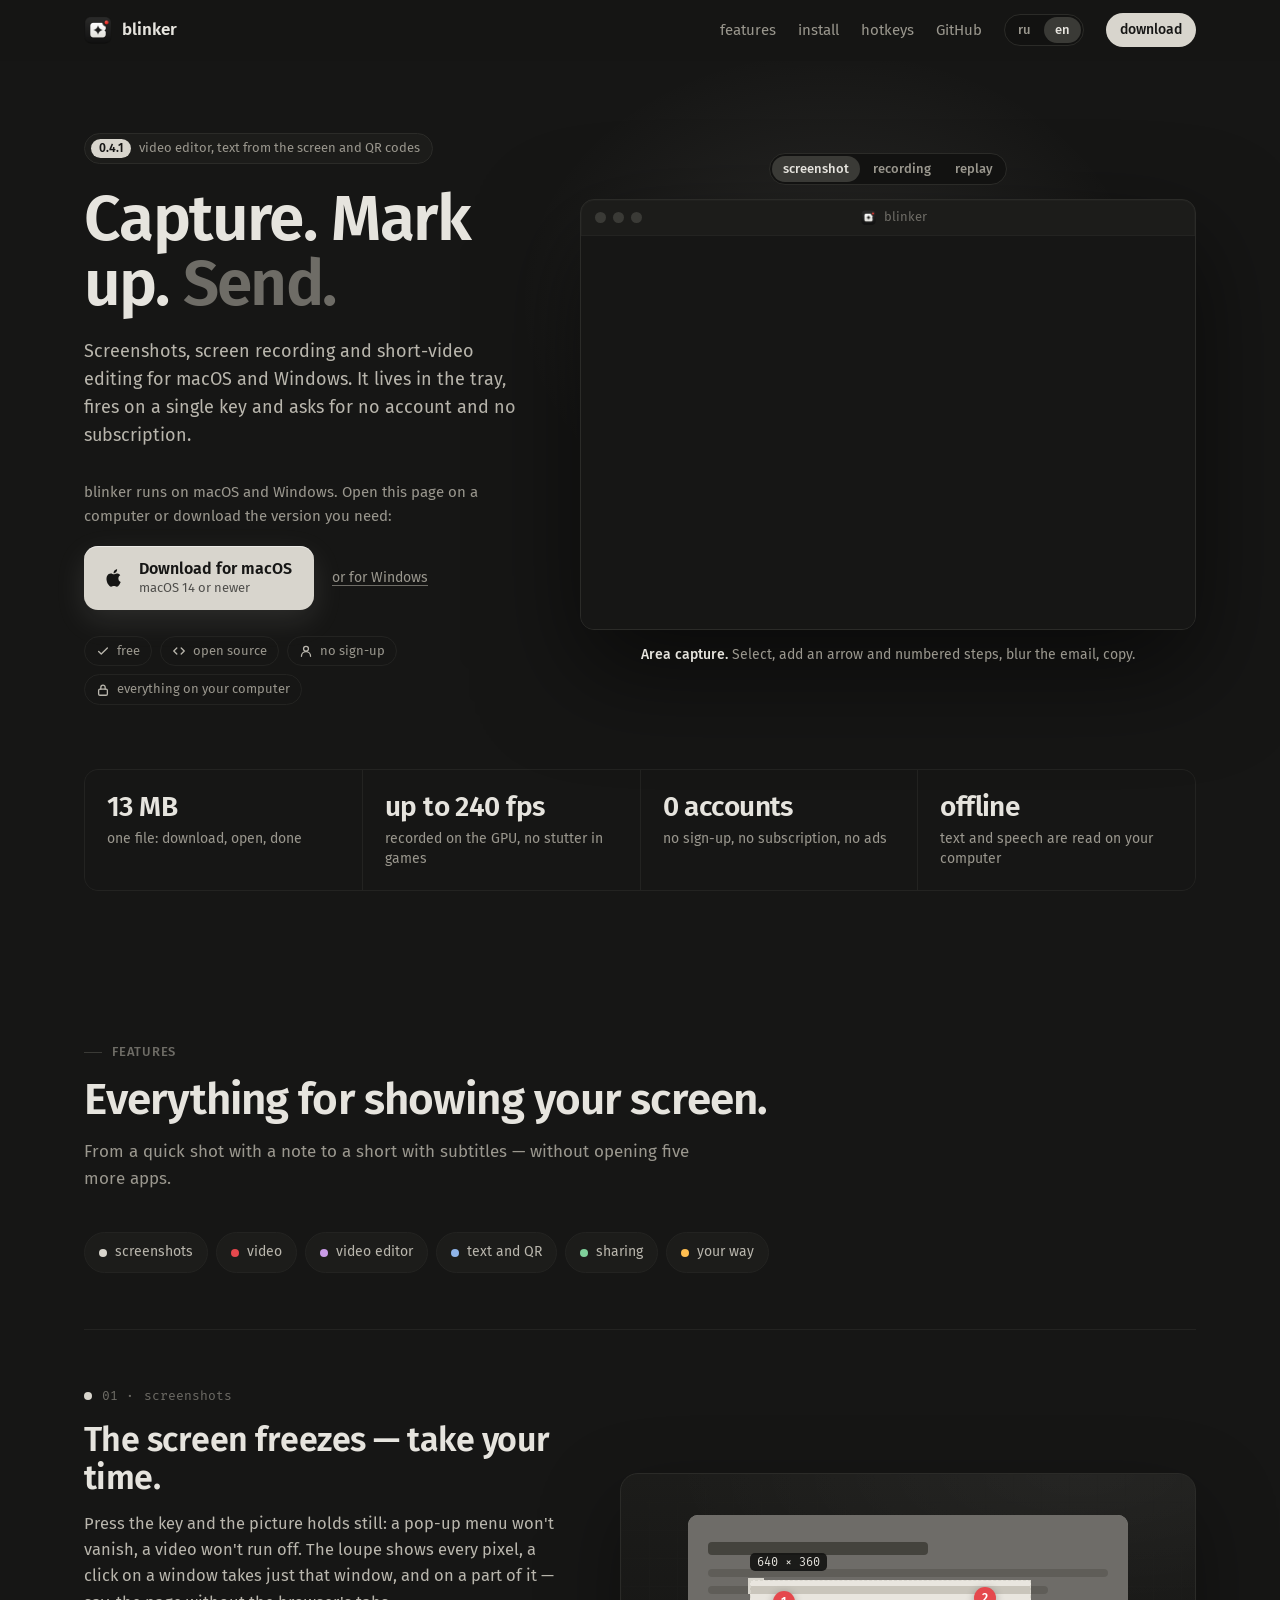
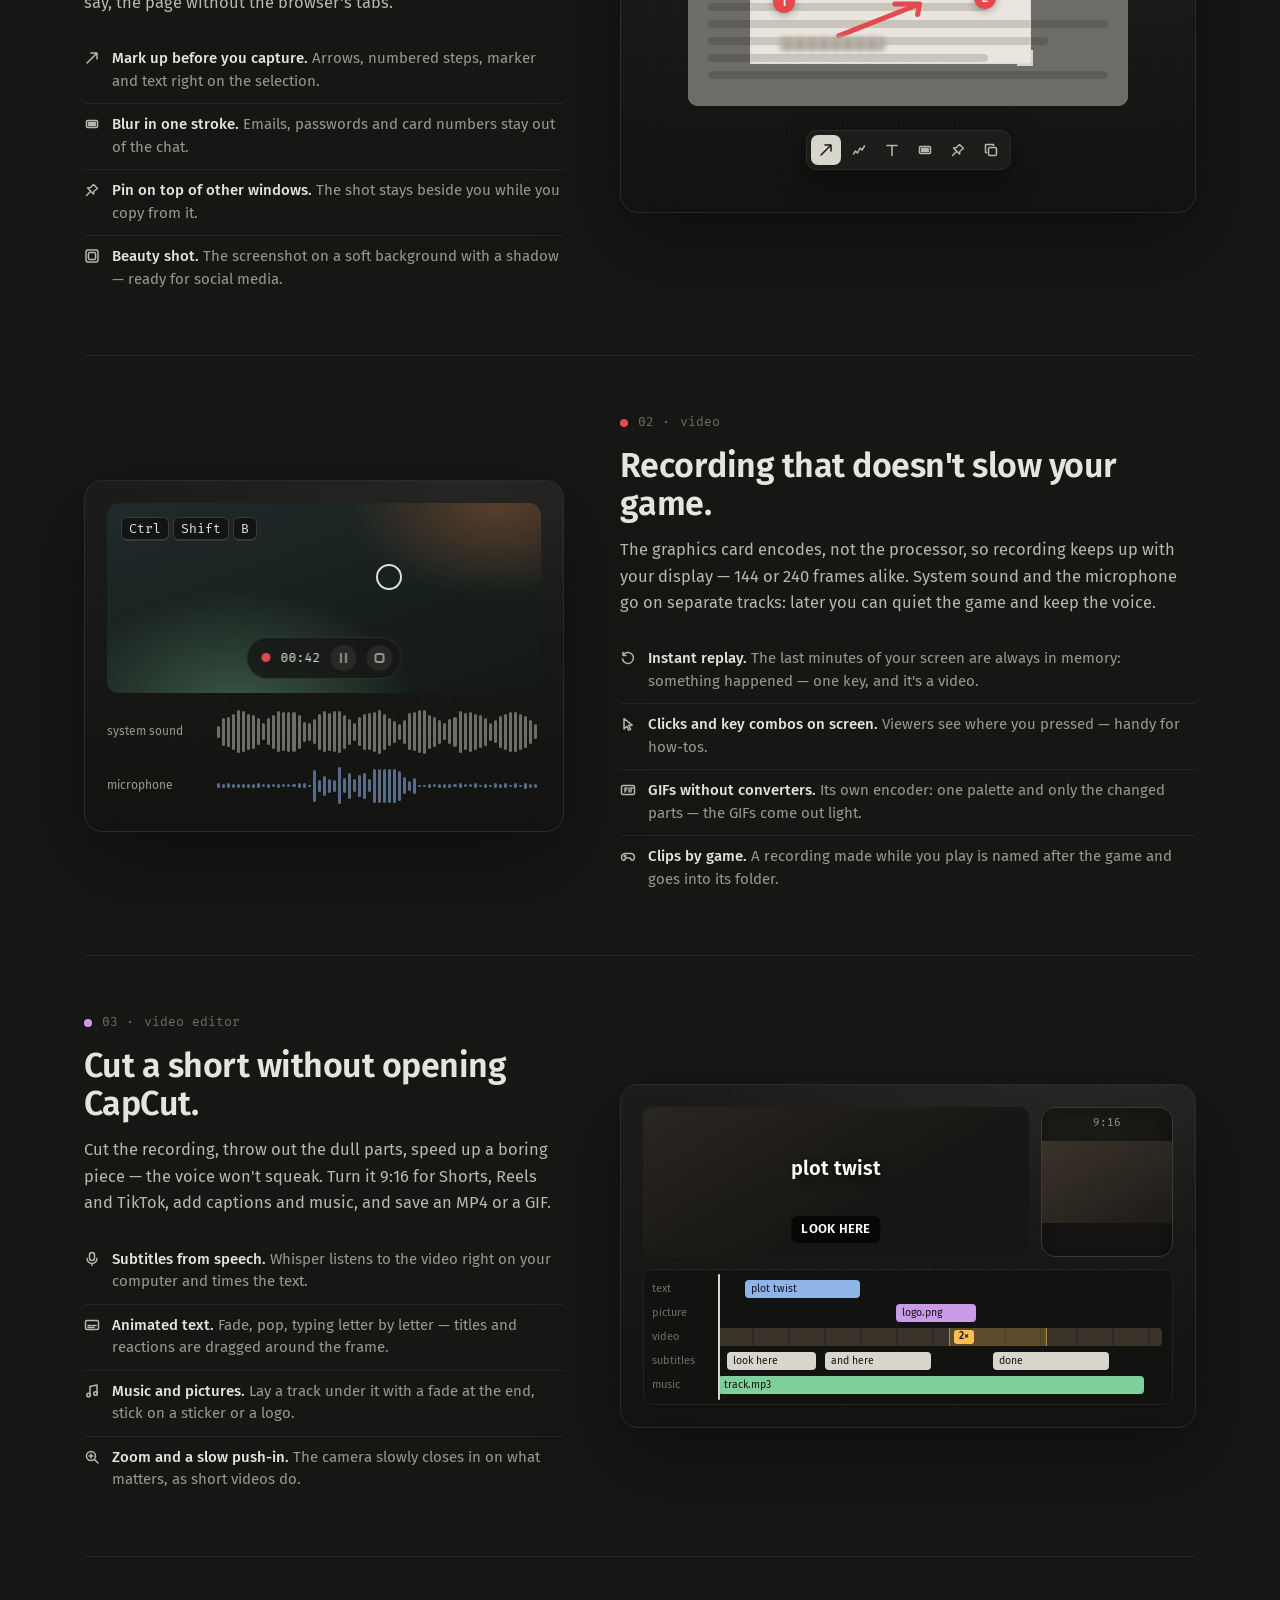
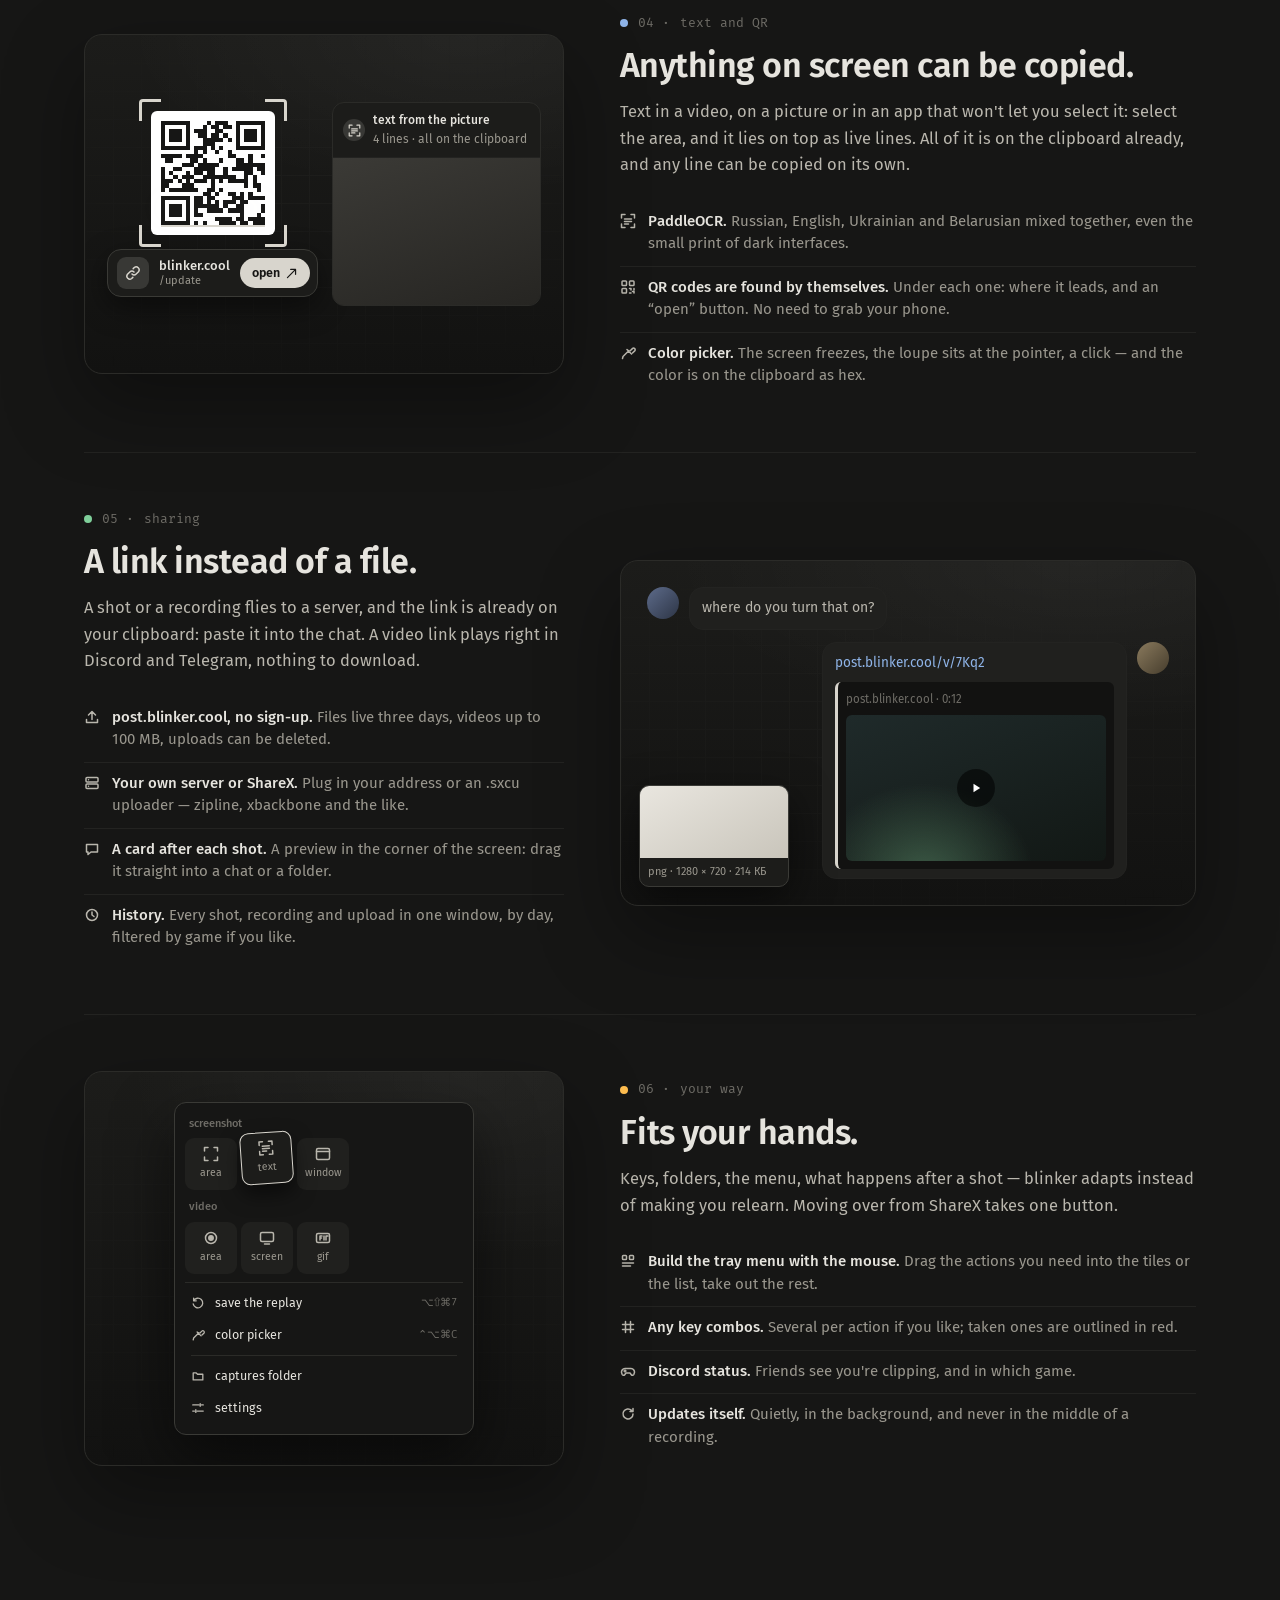
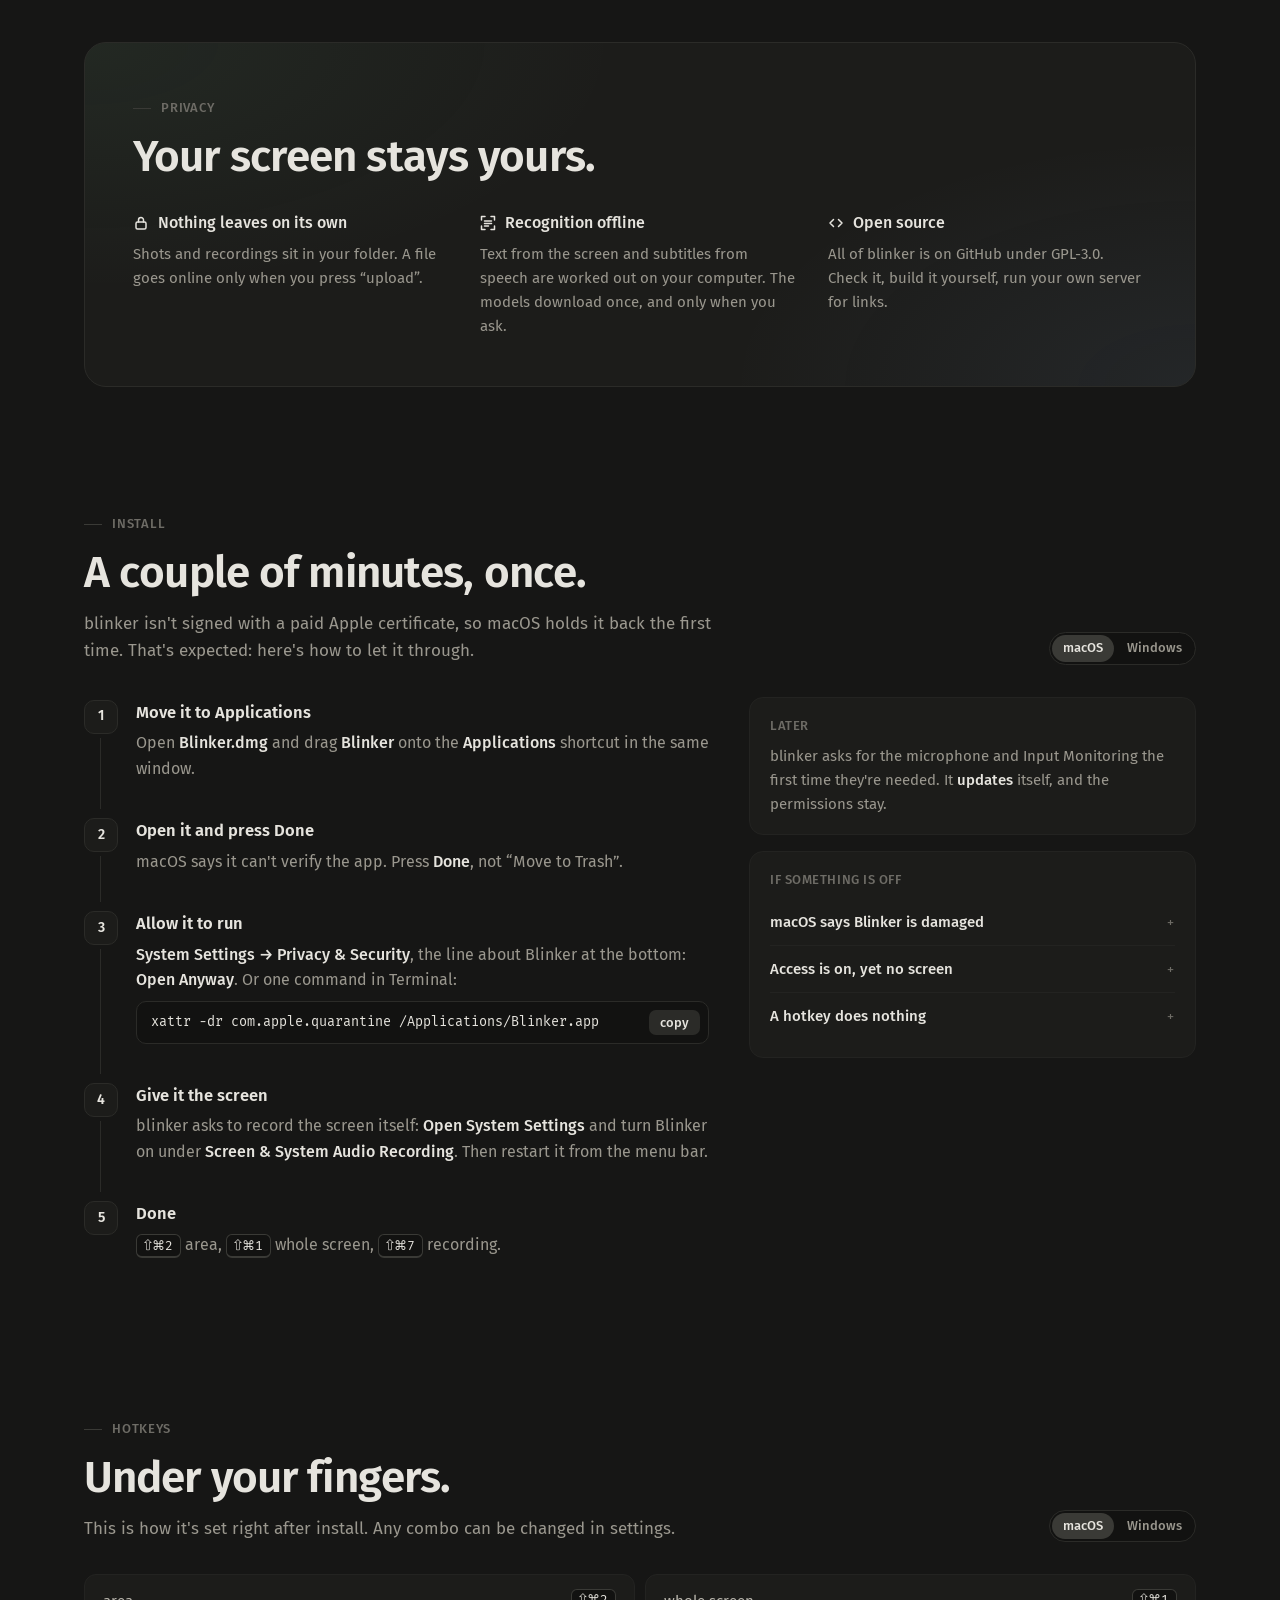
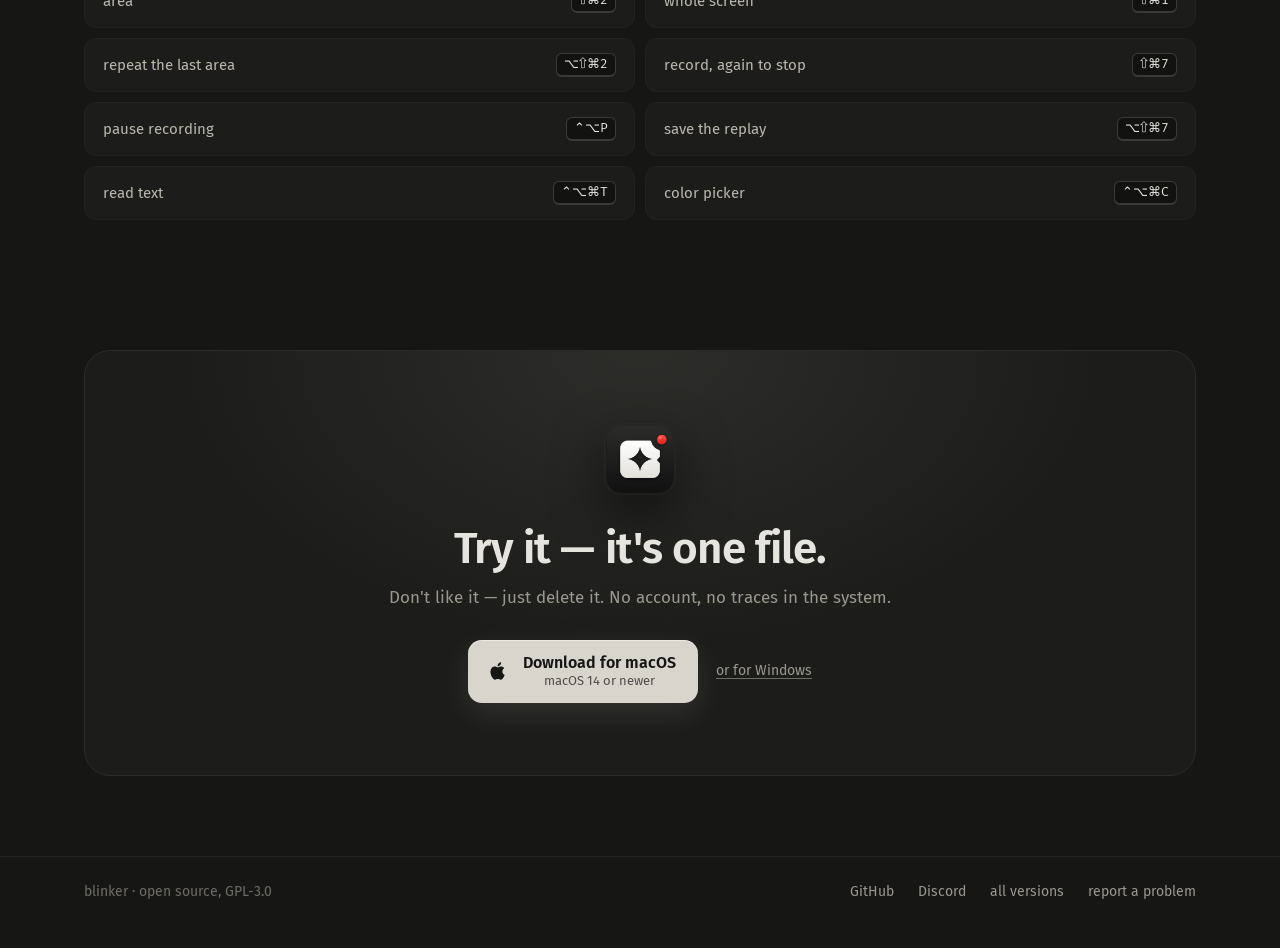
==== site/testland/index.html @ 53cbf55c "site: a new page to try at blinker.cool/testland Categories with live pictures of each (the selectio" ====
<!doctype html>
<html lang="ru" data-os="mac">
<head>
<meta charset="utf-8">
<meta name="viewport" content="width=device-width, initial-scale=1">
<title>blinker · скриншоты, запись экрана и монтаж</title>
<meta name="description" content="Скриншоты, запись экрана и монтаж коротких видео для macOS и Windows. Бесплатно, с открытым кодом, без аккаунтов.">
<meta name="robots" content="noindex">
<meta property="og:title" content="blinker">
<meta property="og:description" content="Скриншоты, запись экрана и монтаж коротких видео для macOS и Windows.">
<meta property="og:image" content="https://blinker.cool/assets/logo.png">
<meta name="theme-color" content="#161615">
<meta name="color-scheme" content="dark">
<link rel="icon" type="image/png" href="../assets/logo.png">
<style>
@font-face { font-family: "Fira Sans"; font-weight: 400; font-display: swap; src: url("../assets/fonts/FiraSans-Regular.ttf") format("truetype"); }
@font-face { font-family: "Fira Sans"; font-weight: 500; font-display: swap; src: url("../assets/fonts/FiraSans-Medium.ttf") format("truetype"); }
@font-face { font-family: "Fira Sans"; font-weight: 600; font-display: swap; src: url("../assets/fonts/FiraSans-SemiBold.ttf") format("truetype"); }
@font-face { font-family: "Fira Mono"; font-weight: 400; font-display: swap; src: url("../assets/fonts/FiraMono-Regular.ttf") format("truetype"); }

/* the app's "Graphite" palette, and the colors of its editor's lanes */
:root {
  --bg: #161615;
  --panel: #1c1c1a;
  --panel2: #20201e;
  --canvas: #121211;
  --line: #2b2b28;
  --line-soft: #232321;
  --line-hi: #3a3a36;
  --text: #e6e4de;
  --text2: #b9b6ad;
  --dim: #9a978e;
  --faint: #6e6c66;
  --accent: #d8d5cd;
  --accent-hi: #f1eee7;
  --on-accent: #161615;
  --red: #e5484d;
  --blue: #8fb4e8;
  --violet: #c99be6;
  --green: #7fcf9a;
  --amber: #ffbe50;
  --r: 14px;
}
* { box-sizing: border-box; }
html { scroll-behavior: smooth; }
body {
  margin: 0;
  background: var(--bg);
  color: var(--text);
  font: 400 16px/1.6 "Fira Sans", -apple-system, "Segoe UI", sans-serif;
  -webkit-font-smoothing: antialiased;
  overflow-x: hidden;
}
a { color: var(--text); text-decoration-color: var(--faint); text-underline-offset: 3px; }
a:hover { text-decoration-color: var(--accent); }
code, kbd, .mono { font-family: "Fira Mono", ui-monospace, Menlo, monospace; }
code { font-size: .88em; }
kbd {
  display: inline-block; padding: 0 7px; border: 1px solid var(--line-hi); border-bottom-width: 2px;
  border-radius: 6px; background: var(--canvas); color: var(--text); font-size: .82em; line-height: 1.6; white-space: nowrap;
}
.wrap { max-width: 1160px; margin: 0 auto; padding: 0 24px; }
@media (max-width: 600px) { .wrap { padding: 0 16px; } }
html[data-os="mac"] .only-win, html[data-os="win"] .only-mac { display: none !important; }
svg.i { width: 16px; height: 16px; flex: none; fill: none; stroke: currentColor; stroke-width: 1.5; stroke-linecap: round; stroke-linejoin: round; }

/* ------------------------------------------------------------------ header */
header {
  position: sticky; top: 0; z-index: 20;
  background: rgba(22, 22, 21, .78); backdrop-filter: blur(16px) saturate(1.2); -webkit-backdrop-filter: blur(16px) saturate(1.2);
  border-bottom: 1px solid transparent; transition: border-color .2s;
}
header.scrolled { border-bottom-color: var(--line-soft); }
header .wrap { display: flex; align-items: center; gap: 20px; height: 60px; }
.brand { display: flex; align-items: center; gap: 10px; font-weight: 600; font-size: 17px; text-decoration: none; }
.brand img { width: 28px; height: 28px; border-radius: 7px; }
nav { margin-left: auto; display: flex; align-items: center; gap: 22px; font-size: 15px; }
nav a { color: var(--dim); text-decoration: none; transition: color .15s; }
nav a:hover { color: var(--text); }
.btn-sm {
  display: inline-flex; align-items: center; gap: 8px; padding: 6px 14px; border-radius: 999px;
  background: var(--accent); color: var(--on-accent) !important; font-weight: 500; font-size: 14px; text-decoration: none;
  transition: background .15s, transform .15s;
}
.btn-sm:hover { background: var(--accent-hi); transform: translateY(-1px); }
@media (max-width: 860px) { nav .hide-md { display: none; } }
@media (max-width: 520px) { nav .hide-sm { display: none; } }

.seg { display: inline-flex; padding: 2px; gap: 2px; background: var(--canvas); border: 1px solid var(--line); border-radius: 999px; }
.seg button {
  background: none; border: 0; border-radius: 999px; color: var(--dim); cursor: pointer;
  font: 500 13px "Fira Sans", sans-serif; padding: 4px 11px; line-height: 1.4; transition: color .15s, background .15s;
}
.seg button:hover { color: var(--text); }
.seg button[aria-pressed="true"] { background: var(--line-hi); color: var(--text); }

/* ------------------------------------------------------------------ hero */
.hero { position: relative; padding: 72px 0 24px; }
.hero::before {
  /* soft light behind the footage */
  content: ""; position: absolute; inset: -120px 0 auto auto; width: 70%; height: 720px; pointer-events: none;
  background: radial-gradient(closest-side, rgba(216, 213, 205, .10), transparent 70%);
}
.hero .grid { position: relative; display: grid; grid-template-columns: minmax(0, 5fr) minmax(0, 7fr); gap: 56px; align-items: center; }
@media (max-width: 960px) { .hero { padding-top: 40px; } .hero .grid { grid-template-columns: minmax(0, 1fr); gap: 40px; } }
.eyebrow {
  display: inline-flex; align-items: center; gap: 8px; padding: 4px 12px 4px 6px; margin-bottom: 22px;
  border: 1px solid var(--line); border-radius: 999px; background: var(--panel); color: var(--dim); font-size: 13px; text-decoration: none;
}
.eyebrow b { background: var(--accent); color: var(--on-accent); border-radius: 999px; padding: 0 8px; font-weight: 600; font-size: 12px; }
.eyebrow:hover { border-color: var(--line-hi); color: var(--text); }
h1 { font-weight: 600; font-size: clamp(38px, 5.2vw, 64px); line-height: 1.02; letter-spacing: -0.025em; margin: 0 0 22px; }
h1 .soft { color: var(--faint); }
.lead { color: var(--text2); font-size: 18px; line-height: 1.55; margin: 0 0 30px; max-width: 520px; }
.get { display: flex; align-items: center; gap: 12px 18px; flex-wrap: wrap; }
.dl {
  display: inline-flex; align-items: center; gap: 13px; padding: 13px 22px 13px 18px;
  border-radius: 14px; background: var(--accent); color: var(--on-accent); text-decoration: none;
  box-shadow: 0 10px 30px rgba(216, 213, 205, .12), inset 0 1px 0 rgba(255, 255, 255, .5);
  transition: background .15s, transform .15s, box-shadow .15s;
}
.dl:hover { background: var(--accent-hi); transform: translateY(-2px); box-shadow: 0 16px 40px rgba(216, 213, 205, .18), inset 0 1px 0 rgba(255, 255, 255, .5); }
.dl svg { width: 24px; height: 24px; flex: none; }
.dl b { display: block; font-weight: 600; font-size: 16px; line-height: 1.3; }
.dl small { display: block; font-size: 13px; opacity: .7; line-height: 1.3; }
.other { color: var(--faint); font-size: 14px; }
.other a { color: var(--dim); }
.away { display: none; margin: 0 0 18px; color: var(--dim); font-size: 15px; }
html[data-away] .away { display: block; }
.pills { display: flex; flex-wrap: wrap; gap: 8px; margin: 26px 0 0; padding: 0; list-style: none; }
.pills li { display: inline-flex; align-items: center; gap: 7px; padding: 4px 11px; border-radius: 999px; border: 1px solid var(--line-soft); color: var(--dim); font-size: 13px; }
.pills svg { color: var(--text2); width: 14px; height: 14px; }
.meta { margin: 14px 0 0; color: var(--faint); font-size: 13px; }
.meta a { color: var(--dim); }
@media (max-width: 600px) { .dl { width: 100%; } }

/* the footage */
.reel { margin: 0; min-width: 0; }
.reel .tabs { display: flex; justify-content: center; margin-bottom: 14px; }
.window {
  border: 1px solid var(--line); border-radius: 14px; background: var(--panel); overflow: hidden;
  box-shadow: 0 40px 100px rgba(0, 0, 0, .55), 0 0 0 1px rgba(255, 255, 255, .02) inset;
}
.window .bar { display: flex; align-items: center; gap: 10px; height: 36px; padding: 0 14px; border-bottom: 1px solid var(--line-soft); }
.lights { display: flex; gap: 7px; }
.lights i { width: 11px; height: 11px; border-radius: 50%; background: var(--line-hi); }
.window .bar .title { color: var(--faint); font-size: 13px; margin: 0 auto; display: flex; align-items: center; gap: 8px; padding-right: 46px; }
.window .bar .title img { width: 15px; height: 15px; border-radius: 4px; }
.screen { position: relative; background: var(--canvas); touch-action: pan-y; }
.screen video { display: block; width: 100%; height: auto; aspect-ratio: 1000 / 640; background: var(--bg); }
.reel figcaption { margin-top: 14px; padding: 0 4px; font-size: 14px; color: var(--dim); min-height: 3em; text-align: center; }
.reel figcaption b { color: var(--text); font-weight: 500; }

/* ------------------------------------------------------------------ facts */
.facts { display: grid; grid-template-columns: repeat(4, minmax(0, 1fr)); gap: 1px; margin-top: 64px; background: var(--line-soft); border: 1px solid var(--line-soft); border-radius: var(--r); overflow: hidden; }
.fact { background: var(--bg); padding: 22px 22px 20px; }
.fact b { display: block; font-size: 28px; font-weight: 600; letter-spacing: -0.02em; line-height: 1.1; }
.fact span { display: block; color: var(--dim); font-size: 14px; margin-top: 6px; line-height: 1.45; }
@media (max-width: 820px) { .facts { grid-template-columns: repeat(2, minmax(0, 1fr)); } }

/* ------------------------------------------------------------------ sections */
section { padding: 120px 0 0; }
.kicker { display: inline-flex; align-items: center; gap: 10px; color: var(--faint); font-size: 13px; font-weight: 500; letter-spacing: .06em; text-transform: uppercase; margin-bottom: 14px; }
.kicker::before { content: ""; width: 18px; height: 1px; background: var(--line-hi); }
h2 { font-weight: 600; font-size: clamp(30px, 3.6vw, 44px); line-height: 1.08; letter-spacing: -0.02em; margin: 0 0 14px; }
.sub { color: var(--dim); font-size: 17px; margin: 0 0 40px; max-width: 640px; }

/* the category index */
.chips { display: flex; flex-wrap: wrap; gap: 8px; margin: 0 0 56px; }
.chips a {
  display: inline-flex; align-items: center; gap: 8px; padding: 8px 14px; border-radius: 999px;
  background: var(--panel); border: 1px solid var(--line-soft); color: var(--text2); text-decoration: none; font-size: 14px;
  transition: border-color .15s, color .15s, transform .15s;
}
.chips a:hover { border-color: var(--line-hi); color: var(--text); transform: translateY(-1px); }
.chips a i { width: 8px; height: 8px; border-radius: 50%; }

/* a category: its words on one side, its picture on the other */
.cat { display: grid; grid-template-columns: minmax(0, 5fr) minmax(0, 6fr); gap: 56px; align-items: center; padding: 56px 0; border-top: 1px solid var(--line-soft); scroll-margin-top: 70px; }
.cat:nth-of-type(even) .words { order: 2; }
@media (max-width: 900px) { .cat { grid-template-columns: minmax(0, 1fr); gap: 28px; } .cat:nth-of-type(even) .words { order: 0; } }
.num { font-family: "Fira Mono", monospace; font-size: 13px; color: var(--faint); display: flex; align-items: center; gap: 10px; margin-bottom: 14px; }
.num i { width: 8px; height: 8px; border-radius: 50%; }
.cat h3 { font-weight: 600; font-size: clamp(26px, 2.8vw, 34px); line-height: 1.12; letter-spacing: -0.015em; margin: 0 0 14px; }
.cat .words > p { color: var(--text2); font-size: 16.5px; margin: 0 0 22px; }
.list { list-style: none; margin: 0; padding: 0; display: grid; gap: 2px; }
.list li { display: flex; gap: 12px; align-items: flex-start; padding: 9px 0; border-top: 1px solid var(--line-soft); color: var(--dim); font-size: 15px; line-height: 1.5; }
.list li:first-child { border-top: 0; }
.list li svg { margin-top: 3px; color: var(--text2); }
.list li b { color: var(--text); font-weight: 500; }
.list kbd { font-size: 12px; }

/* the pictures: a stage like a window of the app */
.stage {
  position: relative; border-radius: 18px; border: 1px solid var(--line); overflow: hidden; min-height: 340px;
  background:
    radial-gradient(120% 80% at 80% 0%, rgba(255, 255, 255, .045), transparent 60%),
    linear-gradient(180deg, var(--panel), var(--canvas));
  box-shadow: 0 30px 80px rgba(0, 0, 0, .35);
}
.stage::after { /* a fine grid, like a canvas */
  content: ""; position: absolute; inset: 0; pointer-events: none; opacity: .5;
  background-image: linear-gradient(var(--line-soft) 1px, transparent 1px), linear-gradient(90deg, var(--line-soft) 1px, transparent 1px);
  background-size: 28px 28px; mask-image: radial-gradient(80% 70% at 50% 40%, #000, transparent);
  -webkit-mask-image: radial-gradient(80% 70% at 50% 40%, #000, transparent);
}
.stage > * { position: relative; z-index: 1; }
.tag { position: absolute; z-index: 2; font-size: 12px; color: var(--dim); background: rgba(22, 22, 21, .8); border: 1px solid var(--line); border-radius: 999px; padding: 2px 10px; }

/* 01: a selection over a page, the tools under it */
.v-shot { display: grid; place-items: center; padding: 36px 28px; }
.page { width: 100%; max-width: 440px; border-radius: 10px; background: #e9e6df; padding: 18px 20px; position: relative; overflow: hidden; }
.page i { display: block; height: 8px; border-radius: 4px; background: #c9c5bb; margin: 9px 0; }
.page i.h { height: 13px; width: 55%; background: #8d897f; margin-bottom: 14px; }
.page i.s { width: 70%; }
.page i.m { width: 85%; }
.sel {
  position: absolute; left: 14%; top: 34%; width: 64%; height: 44%;
  box-shadow: 0 0 0 999px rgba(10, 10, 9, .55); border: 1px dashed rgba(216, 213, 205, .9);
  animation: sel 6s ease-in-out infinite;
}
.sel::before, .sel::after { content: ""; position: absolute; width: 14px; height: 14px; border: 2.5px solid var(--accent); }
.sel::before { left: -3px; top: -3px; border-right: 0; border-bottom: 0; }
.sel::after { right: -3px; bottom: -3px; border-left: 0; border-top: 0; }
.sel .size { position: absolute; left: -1px; top: -28px; font: 12px "Fira Mono", monospace; color: var(--text); background: rgba(18, 18, 17, .9); border-radius: 5px; padding: 2px 7px; white-space: nowrap; }
.sel .step { position: absolute; width: 22px; height: 22px; border-radius: 50%; background: var(--red); color: #fff; font: 600 12px/22px "Fira Sans"; text-align: center; box-shadow: 0 2px 8px rgba(0, 0, 0, .3); }
.sel .blur { position: absolute; left: 10%; bottom: 14%; width: 38%; height: 14px; border-radius: 4px; background: repeating-linear-gradient(90deg, #b8b3a8 0 6px, #a9a498 6px 12px); filter: blur(2.5px); }
.sel svg { position: absolute; left: 30%; top: 22%; width: 34%; height: 50%; overflow: visible; }
@keyframes sel { 0%, 100% { width: 64%; height: 44%; } 50% { width: 70%; height: 48%; } }
.tools { display: flex; gap: 3px; padding: 4px; margin-top: 14px; border-radius: 10px; background: var(--panel); border: 1px solid var(--line); box-shadow: 0 10px 30px rgba(0, 0, 0, .4); }
.tools span { width: 30px; height: 30px; border-radius: 7px; display: grid; place-items: center; color: var(--text2); }
.tools span.on { background: var(--accent); color: var(--on-accent); }

/* 02: the recording pill over a playing game, the replay beside it */
.v-video { display: grid; grid-template-rows: 1fr auto; padding: 22px; gap: 16px; }
.game { border-radius: 12px; min-height: 190px; position: relative; overflow: hidden;
  background: radial-gradient(60% 90% at 30% 110%, #3c5a46, transparent 70%), radial-gradient(50% 70% at 90% 0%, #5a3f2a, transparent 70%), linear-gradient(160deg, #1f2a2a, #121815); }
.game .hud { position: absolute; left: 50%; bottom: 14px; transform: translateX(-50%); display: flex; align-items: center; gap: 10px; padding: 7px 8px 7px 14px; border-radius: 999px;
  background: rgba(22, 22, 21, .82); border: 1px solid rgba(255, 255, 255, .1); backdrop-filter: blur(10px); -webkit-backdrop-filter: blur(10px); font: 13px "Fira Mono", monospace; }
.rec { width: 9px; height: 9px; border-radius: 50%; background: var(--red); box-shadow: 0 0 0 0 rgba(229, 72, 77, .6); animation: pulse 1.6s ease-out infinite; }
@keyframes pulse { 0% { box-shadow: 0 0 0 0 rgba(229, 72, 77, .55); } 80%, 100% { box-shadow: 0 0 0 9px rgba(229, 72, 77, 0); } }
.hud .b { width: 26px; height: 26px; border-radius: 50%; display: grid; place-items: center; background: rgba(255, 255, 255, .07); color: var(--text2); }
.game .click { position: absolute; left: 62%; top: 32%; width: 26px; height: 26px; border-radius: 50%; border: 2px solid rgba(255, 255, 255, .85); animation: ripple 2.4s ease-out infinite; }
@keyframes ripple { 0% { transform: scale(.4); opacity: 1; } 70%, 100% { transform: scale(1.6); opacity: 0; } }
.game .keys { position: absolute; left: 14px; top: 14px; display: flex; gap: 4px; }
.game .keys kbd { background: rgba(18, 18, 17, .82); }
.wave { display: flex; align-items: center; gap: 2px; height: 46px; padding: 0 4px; }
.wave i { flex: 1; border-radius: 2px; background: var(--text2); opacity: .55; min-height: 2px; }
.tracks { display: grid; gap: 8px; }
.track { display: grid; grid-template-columns: 96px minmax(0, 1fr); align-items: center; gap: 10px; font-size: 12px; color: var(--dim); }
.track:last-child .wave i { background: var(--blue); }

/* 03: the editor's timeline */
.v-edit { padding: 22px; display: grid; gap: 12px; }
.preview { display: grid; grid-template-columns: minmax(0, 1fr) 132px; gap: 12px; }
.frame { border-radius: 10px; min-height: 150px; position: relative; overflow: hidden; background: linear-gradient(150deg, #2a2620, #171614 60%), #1a1918; }
.frame .t { position: absolute; left: 50%; top: 30%; transform: translateX(-50%); font-weight: 600; font-size: 20px; color: #fff; text-shadow: 0 2px 10px rgba(0, 0, 0, .5); white-space: nowrap; animation: pop 4s ease-in-out infinite; }
@keyframes pop { 0%, 8% { transform: translateX(-50%) scale(.6); opacity: 0; } 18%, 80% { transform: translateX(-50%) scale(1); opacity: 1; } 92%, 100% { opacity: 0; } }
.frame .cap { position: absolute; left: 50%; bottom: 14px; transform: translateX(-50%); background: rgba(0, 0, 0, .7); color: #fff; padding: 3px 10px; border-radius: 6px; font-weight: 600; font-size: 13px; letter-spacing: .02em; white-space: nowrap; }
.phone { border-radius: 14px; border: 1px solid var(--line-hi); background: #0f0f0e; display: grid; place-items: center; position: relative; overflow: hidden; }
.phone::before { content: ""; position: absolute; inset: 0; background: linear-gradient(150deg, #2a2620, #171614 60%); filter: blur(10px); opacity: .7; }
.phone span { position: relative; width: 100%; aspect-ratio: 16 / 10; background: linear-gradient(150deg, #3a3329, #1d1b18); }
.phone b { position: absolute; top: 8px; font: 500 11px "Fira Mono", monospace; color: var(--dim); }
.timeline { position: relative; border-radius: 10px; background: var(--canvas); border: 1px solid var(--line-soft); padding: 10px 10px 10px 74px; display: grid; gap: 6px; overflow: hidden; }
.lane { position: relative; height: 18px; }
.lane > span.n { position: absolute; left: -66px; top: 0; font-size: 11px; color: var(--faint); line-height: 18px; }
.blk { position: absolute; top: 0; height: 18px; border-radius: 4px; font-size: 10.5px; line-height: 18px; padding: 0 6px; color: var(--on-accent); white-space: nowrap; overflow: hidden; }
.strip { position: absolute; inset: 0; border-radius: 4px; background: repeating-linear-gradient(90deg, #3a3329 0 34px, #2c2822 34px 36px); }
.speed { position: absolute; left: 52%; width: 22%; top: 0; height: 18px; background: rgba(255, 190, 80, .18); border-left: 1px solid rgba(255, 190, 80, .5); border-right: 1px solid rgba(255, 190, 80, .5); }
.speed b { position: absolute; left: 4px; top: 2px; height: 14px; line-height: 14px; padding: 0 5px; border-radius: 3px; background: var(--amber); color: var(--on-accent); font: 600 10px "Fira Sans"; }
.playhead { position: absolute; top: 4px; bottom: 4px; left: 74px; width: 2px; background: var(--accent); border-radius: 1px; animation: play 8s linear infinite; }
@keyframes play { from { transform: translateX(0); } to { transform: translateX(calc(var(--w, 400px) - 84px)); } }

/* 04: a QR code found, and words read off a picture */
.v-read { display: grid; grid-template-columns: minmax(0, 1fr) minmax(0, 1fr); gap: 16px; padding: 22px; align-items: center; }
@media (max-width: 560px) { .v-read { grid-template-columns: minmax(0, 1fr); } }
.qrbox { display: grid; justify-items: center; gap: 14px; }
.qr { position: relative; width: 124px; height: 124px; padding: 10px; background: #fff; border-radius: 6px; }
.qr svg { width: 100%; height: 100%; display: block; }
.qr .br { position: absolute; inset: -12px; animation: close 3.2s cubic-bezier(.2, .9, .3, 1.2) infinite; }
.qr .br i { position: absolute; width: 22px; height: 22px; border: 3px solid var(--accent); }
.qr .br i:nth-child(1) { left: 0; top: 0; border-right: 0; border-bottom: 0; border-top-left-radius: 4px; }
.qr .br i:nth-child(2) { right: 0; top: 0; border-left: 0; border-bottom: 0; border-top-right-radius: 4px; }
.qr .br i:nth-child(3) { left: 0; bottom: 0; border-right: 0; border-top: 0; border-bottom-left-radius: 4px; }
.qr .br i:nth-child(4) { right: 0; bottom: 0; border-left: 0; border-top: 0; border-bottom-right-radius: 4px; }
@keyframes close { 0% { inset: -34px; opacity: 0; } 18%, 85% { inset: -12px; opacity: 1; } 100% { inset: -12px; opacity: 0; } }
.qr .sweep { position: absolute; left: 10px; right: 10px; height: 2px; background: var(--accent); box-shadow: 0 -18px 24px rgba(216, 213, 205, .35); animation: sweep 3.2s ease-out infinite; }
@keyframes sweep { 0%, 10% { top: 10px; opacity: 0; } 15% { opacity: 1; } 45% { top: 112px; opacity: 1; } 55%, 100% { top: 112px; opacity: 0; } }
.qrcard { display: flex; align-items: center; gap: 10px; padding: 7px 7px 7px 9px; border-radius: 14px; background: var(--panel); border: 1px solid var(--line-hi); box-shadow: 0 10px 30px rgba(0, 0, 0, .45); }
.qrcard .tile { width: 32px; height: 32px; border-radius: 9px; display: grid; place-items: center; background: rgba(216, 213, 205, .15); color: var(--accent); }
.qrcard .w b { display: block; font-size: 13px; font-weight: 500; line-height: 1.25; }
.qrcard .w span { display: block; font-size: 11px; color: var(--dim); line-height: 1.25; }
.go { display: inline-flex; align-items: center; gap: 5px; height: 30px; padding: 0 12px; border-radius: 999px; background: var(--accent); color: var(--on-accent); font-weight: 600; font-size: 12.5px; white-space: nowrap; }
.ocr { border-radius: 12px; overflow: hidden; border: 1px solid var(--line); background: var(--panel); }
.ocr .head { display: flex; align-items: center; gap: 8px; padding: 8px 10px; border-bottom: 1px solid var(--line-soft); font-size: 12px; color: var(--dim); }
.ocr .head .dot { width: 22px; height: 22px; border-radius: 50%; display: grid; place-items: center; background: rgba(216, 213, 205, .15); color: var(--accent); }
.ocr .head b { color: var(--text); font-weight: 500; }
.ocr .pic { position: relative; padding: 14px 12px 16px; background: linear-gradient(160deg, #3b3a36, #262522); display: grid; gap: 7px; }
.ocr .pic span { justify-self: start; padding: 1px 7px; border-radius: 5px; background: #181817; border: 1px solid var(--line); font-size: 12.5px; color: var(--text); opacity: 0; animation: line 6s ease-out infinite; }
.ocr .pic span:nth-child(2) { animation-delay: .12s; }
.ocr .pic span:nth-child(3) { animation-delay: .24s; }
.ocr .pic span:nth-child(4) { animation-delay: .36s; }
@keyframes line { 0% { opacity: 0; transform: translateY(5px); } 8%, 90% { opacity: 1; transform: none; } 100% { opacity: 0; } }

/* 05: a link in a chat that plays */
.v-share { padding: 26px; display: grid; grid-template-columns: minmax(0, 1fr); gap: 12px; align-content: center; }
@media (max-width: 560px) { .v-share { padding: 16px 14px 120px; } .v-share .ava { display: none; } .embed .vid { width: 100%; } .stage { min-height: 0; } }
.msg { display: flex; gap: 10px; align-items: flex-start; max-width: 420px; min-width: 0; }
.msg .bubble { min-width: 0; }
.msg.me { margin-left: auto; flex-direction: row-reverse; }
.ava { width: 32px; height: 32px; border-radius: 50%; flex: none; background: linear-gradient(135deg, #5d6b8a, #2d3546); }
.msg.me .ava { background: linear-gradient(135deg, #8a7a5d, #463d2d); }
.bubble { border-radius: 14px; background: var(--panel2); border: 1px solid var(--line-soft); padding: 9px 12px; font-size: 14px; color: var(--text2); }
.bubble a { color: var(--blue); text-decoration: none; font-size: 13.5px; }
.embed { margin-top: 8px; border-left: 3px solid var(--accent); border-radius: 6px; background: var(--canvas); padding: 8px; display: grid; gap: 6px; }
.embed small { color: var(--faint); font-size: 11.5px; }
.embed .vid { position: relative; aspect-ratio: 16 / 9; width: 260px; max-width: 100%; border-radius: 6px; overflow: hidden; background: radial-gradient(60% 90% at 30% 110%, #3c5a46, transparent 70%), linear-gradient(160deg, #1f2a2a, #121815); }
.embed .vid::after { content: ""; position: absolute; left: 50%; top: 50%; width: 38px; height: 38px; margin: -19px 0 0 -19px; border-radius: 50%; background: rgba(0, 0, 0, .55) url("data:image/svg+xml,%3Csvg xmlns='http://www.w3.org/2000/svg' viewBox='0 0 24 24'%3E%3Cpath d='M9 7v10l8-5z' fill='%23fff'/%3E%3C/svg%3E") center/20px no-repeat; }
.toast { position: absolute; left: 18px; bottom: 18px; z-index: 2; width: 150px; border-radius: 10px; overflow: hidden; background: var(--panel); border: 1px solid var(--line-hi); box-shadow: 0 14px 40px rgba(0, 0, 0, .5); animation: toast 7s ease-in-out infinite; }
.toast .img { height: 72px; background: linear-gradient(150deg, #e9e6df, #c9c5bb); }
.toast span { display: block; padding: 5px 8px; font-size: 11px; color: var(--dim); }
@keyframes toast { 0%, 4% { transform: translateY(16px); opacity: 0; } 10%, 70% { transform: none; opacity: 1; } 78%, 100% { transform: translateY(16px); opacity: 0; } }

/* 06: the tray menu, laid out by dragging */
.v-tray { display: grid; place-items: center; padding: 30px 22px; }
.menu { width: 300px; max-width: 100%; border-radius: 12px; background: var(--bg); border: 1px solid var(--line-hi); padding: 10px; box-shadow: 0 24px 60px rgba(0, 0, 0, .5); }
.menu h6 { margin: 2px 4px 6px; font-size: 11px; font-weight: 500; color: var(--faint); }
.mt { display: flex; gap: 4px; margin-bottom: 8px; }
.mt > span { width: 52px; height: 52px; border-radius: 9px; background: var(--panel2); display: grid; place-items: center; align-content: center; gap: 3px; font-size: 10.5px; color: var(--dim); }
.mt > span svg { color: var(--text2); }
.mt small { font-size: 10.5px; }
.mt > span.drag { background: var(--panel); border: 1px solid var(--accent); transform: rotate(-4deg) translateY(-6px); box-shadow: 0 10px 20px rgba(0, 0, 0, .5); animation: drag 3.6s ease-in-out infinite; }
@keyframes drag { 0%, 15% { transform: none; border-color: transparent; box-shadow: none; } 30%, 70% { transform: translate(58px, -6px) rotate(-4deg); border-color: var(--accent); box-shadow: 0 10px 20px rgba(0, 0, 0, .5); } 85%, 100% { transform: translate(58px, 0); border-color: transparent; box-shadow: none; } }
.ml { border-top: 1px solid var(--line); margin-top: 4px; padding-top: 4px; }
.ml div { display: flex; align-items: center; gap: 10px; padding: 6px 6px; border-radius: 6px; font-size: 12.5px; color: var(--text); }
.ml div em { margin-left: auto; font-style: normal; font: 10.5px "Fira Mono", monospace; color: var(--faint); }
.ml div svg { color: var(--text2); width: 14px; height: 14px; }
.ml hr { border: 0; border-top: 1px solid var(--line); margin: 4px 6px; }

/* ------------------------------------------------------------------ privacy */
.band { margin-top: 120px; border-radius: 22px; border: 1px solid var(--line); padding: 48px; position: relative; overflow: hidden;
  background: radial-gradient(80% 120% at 0% 0%, rgba(127, 207, 154, .07), transparent 60%), radial-gradient(70% 120% at 100% 100%, rgba(143, 180, 232, .07), transparent 60%), var(--panel); }
.band h2 { max-width: 640px; }
.band .cols { display: grid; grid-template-columns: repeat(3, minmax(0, 1fr)); gap: 28px; margin-top: 30px; }
.band .cols b { display: flex; align-items: center; gap: 9px; font-weight: 500; margin-bottom: 6px; }
.band .cols p { margin: 0; color: var(--dim); font-size: 15px; }
@media (max-width: 820px) { .band { padding: 30px 22px; } .band .cols { grid-template-columns: minmax(0, 1fr); } }

/* ------------------------------------------------------------------ install */
.inst { display: grid; grid-template-columns: minmax(0, 7fr) minmax(0, 5fr); gap: 40px; align-items: start; }
@media (max-width: 900px) { .inst { grid-template-columns: minmax(0, 1fr); } }
.inst-head { display: flex; align-items: flex-end; justify-content: space-between; gap: 16px; flex-wrap: wrap; margin-bottom: 32px; }
.inst-head .sub { margin: 0; }
.guide { counter-reset: step; }
.stp { position: relative; padding: 0 0 26px 52px; }
.stp::before { counter-increment: step; content: counter(step); position: absolute; left: 0; top: 0; width: 32px; height: 32px; border-radius: 10px; display: grid; place-items: center; font-weight: 600; font-size: 14px; background: var(--panel); border: 1px solid var(--line); color: var(--text); }
.stp::after { content: ""; position: absolute; left: 16px; top: 38px; bottom: 6px; width: 1px; background: var(--line); }
.stp:last-child::after { display: none; }
.stp h4 { margin: 3px 0 4px; font-weight: 600; font-size: 16.5px; }
.stp p { margin: 0 0 8px; color: var(--dim); }
.stp p b { color: var(--text); font-weight: 500; }
.cmd { display: flex; align-items: center; gap: 10px; background: var(--canvas); border: 1px solid var(--line); border-radius: 10px; padding: 8px 8px 8px 14px; margin: 6px 0 10px; }
.cmd code { flex: 1; min-width: 0; overflow-x: auto; white-space: nowrap; color: var(--text); font-size: 13.5px; }
.cmd button { flex: none; background: var(--line); color: var(--text); border: 0; border-radius: 7px; font: 500 13px "Fira Sans", sans-serif; padding: 5px 11px; cursor: pointer; }
.cmd button:hover { background: var(--line-hi); }
.side { display: grid; gap: 16px; }
.card { border-radius: var(--r); background: var(--panel); border: 1px solid var(--line-soft); padding: 18px 20px; }
.card h5 { margin: 0 0 8px; font-size: 13px; font-weight: 500; color: var(--faint); letter-spacing: .04em; text-transform: uppercase; }
.card p { margin: 0; color: var(--dim); font-size: 15px; }
.card p b { color: var(--text); font-weight: 500; }
details { border-top: 1px solid var(--line-soft); }
details:first-of-type { border-top: 0; }
summary { cursor: pointer; padding: 11px 0; font-weight: 500; font-size: 15px; list-style: none; display: flex; justify-content: space-between; gap: 12px; }
summary::-webkit-details-marker { display: none; }
summary::after { content: "+"; color: var(--faint); font-family: "Fira Mono", monospace; transition: transform .2s; }
details[open] summary::after { transform: rotate(45deg); }
details > div { padding: 0 0 12px; color: var(--dim); font-size: 14.5px; }
details > div p { margin: 0 0 8px; }

/* ------------------------------------------------------------------ hotkeys */
.keys { display: grid; grid-template-columns: repeat(2, minmax(0, 1fr)); gap: 10px; }
@media (max-width: 720px) { .keys { grid-template-columns: minmax(0, 1fr); } }
.key { display: flex; align-items: center; justify-content: space-between; gap: 16px; padding: 14px 18px; border-radius: 12px; background: var(--panel); border: 1px solid var(--line-soft); color: var(--text2); font-size: 15px; }
.key kbd { font-size: 13px; }

/* ------------------------------------------------------------------ the end */
.cta { margin-top: 130px; text-align: center; padding: 72px 24px; border-radius: 26px; border: 1px solid var(--line); position: relative; overflow: hidden;
  background: radial-gradient(60% 100% at 50% 0%, rgba(216, 213, 205, .09), transparent 70%), var(--panel); }
.cta img { width: 72px; height: 72px; border-radius: 18px; box-shadow: 0 20px 50px rgba(0, 0, 0, .5); margin-bottom: 22px; }
.cta h2 { margin-bottom: 12px; }
.cta p { color: var(--dim); margin: 0 auto 28px; max-width: 520px; font-size: 17px; }
.cta .get { justify-content: center; }
footer { margin-top: 80px; border-top: 1px solid var(--line-soft); color: var(--faint); font-size: 14px; }
footer .wrap { display: flex; flex-wrap: wrap; gap: 8px 24px; padding-top: 24px; padding-bottom: 44px; align-items: center; }
footer a { color: var(--dim); text-decoration: none; }
footer a:hover { color: var(--text); }
footer .grow { flex: 1; }

/* things come up as they scroll in */
.up { opacity: 0; transform: translateY(18px); transition: opacity .7s ease, transform .7s cubic-bezier(.2, .8, .2, 1); }
.up.in { opacity: 1; transform: none; }
@media (prefers-reduced-motion: reduce) {
  *, *::before, *::after { animation: none !important; transition: none !important; }
  .up { opacity: 1; transform: none; }
}
</style>
</head>
<body>
<!-- line icons, as in the app -->
<svg width="0" height="0" style="position:absolute" aria-hidden="true">
  <symbol id="i-region" viewBox="0 0 16 16"><path d="M1.5 5V1.5H5M11 1.5h3.5V5M14.5 11v3.5H11M5 14.5H1.5V11"/></symbol>
  <symbol id="i-screen" viewBox="0 0 16 16"><rect x="1.5" y="2.5" width="13" height="9" rx="1.5"/><path d="M5.5 14h5"/></symbol>
  <symbol id="i-window" viewBox="0 0 16 16"><rect x="1.5" y="2.5" width="13" height="11" rx="1.5"/><path d="M1.5 5.5h13"/></symbol>
  <symbol id="i-arrow" viewBox="0 0 16 16"><path d="M3 13 13 3M7 3h6v6"/></symbol>
  <symbol id="i-pen" viewBox="0 0 16 16"><path d="M2.5 12 4.5 9l2 2L9 6l2 2 2.5-4"/></symbol>
  <symbol id="i-text" viewBox="0 0 16 16"><path d="M3 3.5h10M8 3.5v10"/></symbol>
  <symbol id="i-blur" viewBox="0 0 16 16"><rect x="2.5" y="4.5" width="11" height="7" rx="1"/><path d="M4.5 6.5h7M4.5 8h7M4.5 9.5h7"/></symbol>
  <symbol id="i-copy" viewBox="0 0 16 16"><rect x="5.5" y="5.5" width="8" height="8" rx="1.5"/><path d="M10.5 3.5v-1h-8v8h1"/></symbol>
  <symbol id="i-pin" viewBox="0 0 16 16"><path d="M9.5 2.5 13.5 6.5 10 9l-.5 3-6-6 3-.5zM6 10l-3.5 3.5"/></symbol>
  <symbol id="i-rec" viewBox="0 0 16 16"><circle cx="8" cy="8" r="5.5"/><circle cx="8" cy="8" r="2.2" fill="currentColor"/></symbol>
  <symbol id="i-repeat" viewBox="0 0 16 16"><path d="M3 5.5A5.5 5.5 0 1 1 2.5 9M3 2.5v3h3"/></symbol>
  <symbol id="i-gif" viewBox="0 0 16 16"><rect x="1.5" y="3.5" width="13" height="9" rx="1.5"/><path d="M5 10V6h2M5 8h1.5M9 6v4M11 10V6h2"/></symbol>
  <symbol id="i-mouse" viewBox="0 0 16 16"><path d="M4 2.5v10.5l2.8-2.7 2 3.9 1.8-.9-2-3.8 3.7-.2z"/></symbol>
  <symbol id="i-cut" viewBox="0 0 16 16"><circle cx="4.5" cy="11.5" r="2"/><circle cx="11.5" cy="11.5" r="2"/><path d="M6 10 12.5 2.5M10 10 3.5 2.5"/></symbol>
  <symbol id="i-sub" viewBox="0 0 16 16"><rect x="1.5" y="3.5" width="13" height="9" rx="1.5"/><path d="M4 8.5h3M8.5 8.5H12M4 10.5h6"/></symbol>
  <symbol id="i-mic" viewBox="0 0 16 16"><rect x="5.5" y="1.5" width="5" height="8" rx="2.5"/><path d="M3 7.5a5 5 0 0 0 10 0M8 12.5v2"/></symbol>
  <symbol id="i-music" viewBox="0 0 16 16"><path d="M6 12V3.5l7-1.5V10.5"/><circle cx="4.5" cy="12" r="1.8"/><circle cx="11.5" cy="10.5" r="1.8"/></symbol>
  <symbol id="i-phone" viewBox="0 0 16 16"><rect x="4.5" y="1.5" width="7" height="13" rx="1.5"/><path d="M7 12.5h2"/></symbol>
  <symbol id="i-zoom" viewBox="0 0 16 16"><circle cx="7" cy="7" r="4.5"/><path d="M10.5 10.5l3.5 3.5M5 7h4M7 5v4"/></symbol>
  <symbol id="i-scan" viewBox="0 0 16 16"><path d="M1.5 5V1.5H5M11 1.5h3.5V5M14.5 11v3.5H11M5 14.5H1.5V11M4.5 6h7M4.5 8.5h7M4.5 11h4"/></symbol>
  <symbol id="i-qr" viewBox="0 0 16 16"><rect x="2" y="2" width="4.5" height="4.5" rx=".8"/><rect x="9.5" y="2" width="4.5" height="4.5" rx=".8"/><rect x="2" y="9.5" width="4.5" height="4.5" rx=".8"/><path d="M9.5 9.5h1.5v1.5M14 9.5V11M9.5 14h1.5M12.5 12.5H14V14"/></symbol>
  <symbol id="i-pipette" viewBox="0 0 16 16"><path d="M2.5 13.5 3 11.5l6-6M7 4.5l4.5 4.5"/><path d="M10.2 5.8 12.4 3.6a1.6 1.6 0 0 1 2.3 2.3L12.5 8"/></symbol>
  <symbol id="i-link" viewBox="0 0 16 16"><path d="M7 9a3 3 0 0 0 4.2 0l2.3-2.3a3 3 0 0 0-4.2-4.2L8.2 3.6"/><path d="M9 7a3 3 0 0 0-4.2 0L2.5 9.3a3 3 0 0 0 4.2 4.2l1.1-1.1"/></symbol>
  <symbol id="i-upload" viewBox="0 0 16 16"><path d="M8 10.5V2.5M4.5 6 8 2.5 11.5 6M2.5 10.5v3h11v-3"/></symbol>
  <symbol id="i-chat" viewBox="0 0 16 16"><path d="M2.5 3.5h11v7.5H7L4 13.5V11H2.5z"/></symbol>
  <symbol id="i-server" viewBox="0 0 16 16"><rect x="2" y="2.5" width="12" height="4.5" rx="1"/><rect x="2" y="9" width="12" height="4.5" rx="1"/><path d="M4.5 4.75h.01M4.5 11.25h.01"/></symbol>
  <symbol id="i-frame" viewBox="0 0 16 16"><rect x="2" y="2" width="12" height="12" rx="2"/><rect x="4.5" y="4.5" width="7" height="7" rx="1"/></symbol>
  <symbol id="i-menu" viewBox="0 0 16 16"><rect x="2.5" y="2.5" width="4" height="4" rx=".8"/><rect x="9.5" y="2.5" width="4" height="4" rx=".8"/><path d="M2.5 10h11M2.5 13h8"/></symbol>
  <symbol id="i-keys" viewBox="0 0 16 16"><path d="M2.5 5.5h11M2.5 10.5h11M5.5 2.5v11M10.5 2.5v11"/></symbol>
  <symbol id="i-game" viewBox="0 0 16 16"><path d="M5 5.5h6a3.5 3.5 0 0 1 3.3 4.6l-.4 1.2a1.5 1.5 0 0 1-2.6.4L10 10H6l-1.3 1.7a1.5 1.5 0 0 1-2.6-.4l-.4-1.2A3.5 3.5 0 0 1 5 5.5z"/><path d="M5 7v2M4 8h2"/></symbol>
  <symbol id="i-update" viewBox="0 0 16 16"><path d="M13 8a5 5 0 1 1-1.5-3.6M13 2.5v3h-3"/></symbol>
  <symbol id="i-move" viewBox="0 0 16 16"><path d="M2.5 8h11M10 4.5 13.5 8 10 11.5"/></symbol>
  <symbol id="i-lock" viewBox="0 0 16 16"><rect x="3" y="7" width="10" height="7" rx="1.5"/><path d="M5.5 7V5a2.5 2.5 0 0 1 5 0v2"/></symbol>
  <symbol id="i-code" viewBox="0 0 16 16"><path d="M5.5 4.5 2 8l3.5 3.5M10.5 4.5 14 8l-3.5 3.5"/></symbol>
  <symbol id="i-user" viewBox="0 0 16 16"><circle cx="8" cy="5.5" r="2.8"/><path d="M2.8 14a5.2 5.2 0 0 1 10.4 0"/></symbol>
  <symbol id="i-check" viewBox="0 0 16 16"><path d="M3 8.5l3 3 7-7"/></symbol>
  <symbol id="i-pause" viewBox="0 0 16 16"><path d="M5.5 3.5v9M10.5 3.5v9"/></symbol>
  <symbol id="i-stop" viewBox="0 0 16 16"><rect x="4" y="4" width="8" height="8" rx="1.5"/></symbol>
  <symbol id="i-folder" viewBox="0 0 16 16"><path d="M2.5 4.5v8h11V6h-6L6 4.5z"/></symbol>
  <symbol id="i-settings" viewBox="0 0 16 16"><path d="M2 4.5h7M12 4.5h2M2 11.5h2M7 11.5h7M10.5 3v3M5.5 10v3"/></symbol>
  <symbol id="i-history" viewBox="0 0 16 16"><circle cx="8" cy="8" r="5.5"/><path d="M8 5v3l2 1.5"/></symbol>
</svg>

<header id="hdr">
  <div class="wrap">
    <a class="brand" href="#top"><img src="../assets/logo.png" alt="">blinker</a>
    <nav>
      <a class="hide-md" href="#features" data-t="nav_features">возможности</a>
      <a class="hide-md" href="#install" data-t="nav_install">установка</a>
      <a class="hide-md" href="#keys" data-t="nav_keys">клавиши</a>
      <a class="hide-sm" href="https://github.com/justkiddingxd/blinker">GitHub</a>
      <div class="seg" role="group" aria-label="language">
        <button type="button" data-lang="ru" aria-pressed="true">ru</button>
        <button type="button" data-lang="en" aria-pressed="false">en</button>
      </div>
      <a class="btn-sm hide-sm" href="#get" data-t="nav_get">скачать</a>
    </nav>
  </div>
</header>

<main id="top">
  <div class="hero">
    <div class="wrap grid">
      <div>
        <a class="eyebrow" href="https://github.com/justkiddingxd/blinker/releases/latest"><b id="ver-pill">0.4.1</b><span data-t="eyebrow">редактор видео, текст с экрана и QR-коды</span></a>
        <h1 data-t="h1">Снял. Отметил. <span class="soft">Отправил.</span></h1>
        <p class="lead" data-t="lead">Скриншоты, запись экрана и монтаж коротких видео для macOS и Windows. Живёт в трее, срабатывает с одной клавиши и не просит ни аккаунта, ни подписки.</p>
        <p class="away" data-t="away">blinker работает на macOS и Windows. Открой эту страницу на компьютере или скачай нужную версию:</p>
        <div class="get" id="get">
          <a class="dl" data-dl href="https://github.com/justkiddingxd/blinker/releases/latest/download/Blinker.dmg">
            <svg class="only-mac" viewBox="0 0 24 24" fill="currentColor" aria-hidden="true"><path d="M16.37 12.46c-.02-2.2 1.8-3.26 1.88-3.31-1.02-1.5-2.62-1.7-3.19-1.72-1.36-.14-2.65.8-3.34.8-.69 0-1.75-.78-2.88-.76-1.48.02-2.85.86-3.61 2.19-1.54 2.67-.39 6.62 1.11 8.79.73 1.06 1.6 2.25 2.75 2.21 1.1-.04 1.52-.71 2.85-.71 1.33 0 1.71.71 2.87.69 1.19-.02 1.94-1.08 2.66-2.15.84-1.23 1.19-2.42 1.21-2.48-.03-.01-2.32-.89-2.34-3.53zM14.18 6c.61-.74 1.02-1.76.91-2.78-.88.04-1.94.59-2.57 1.32-.56.65-1.06 1.69-.92 2.69.98.08 1.98-.5 2.58-1.23z"/></svg>
            <svg class="only-win" viewBox="0 0 24 24" fill="currentColor" aria-hidden="true"><path d="M3 5.1 10.4 4v7.2H3V5.1zm8.3-1.2L21 2.5v8.7h-9.7V3.9zM3 12.6h7.4v7.3L3 18.9v-6.3zm8.3 0H21v8.9l-9.7-1.4v-7.5z"/></svg>
            <span><b class="only-mac" data-t="dl_mac">Скачать для macOS</b><b class="only-win" data-t="dl_win">Скачать для Windows</b><small data-dl-meta></small></span>
          </a>
          <span class="other">
            <a class="only-mac" href="#" data-switch="win" data-t="other_win">или для Windows</a>
            <a class="only-win" href="#" data-switch="mac" data-t="other_mac">или для macOS</a>
          </span>
        </div>
        <ul class="pills">
          <li><svg class="i"><use href="#i-check"/></svg><span data-t="pill_free">бесплатно</span></li>
          <li><svg class="i"><use href="#i-code"/></svg><span data-t="pill_open">открытый код</span></li>
          <li><svg class="i"><use href="#i-user"/></svg><span data-t="pill_noacc">без регистрации</span></li>
          <li><svg class="i"><use href="#i-lock"/></svg><span data-t="pill_local">всё на твоём компьютере</span></li>
        </ul>
      </div>

      <figure class="reel">
        <div class="tabs">
          <div class="seg" role="group" aria-label="demo">
            <button type="button" data-demo="0" data-t="tab_shot">снимок</button>
            <button type="button" data-demo="1" data-t="tab_rec">запись</button>
            <button type="button" data-demo="2" data-t="tab_replay">повтор</button>
          </div>
        </div>
        <div class="window">
          <div class="bar">
            <span class="lights"><i></i><i></i><i></i></span>
            <span class="title"><img src="../assets/logo.png" alt="">blinker</span>
          </div>
          <div class="screen" id="screen">
            <video id="demo" src="../assets/demo-ru.mp4?v=__V__" width="1000" height="640" autoplay muted loop playsinline preload="auto"></video>
          </div>
        </div>
        <figcaption>
          <span data-cap="0"><b data-t="cap_shot_h">Снимок области.</b> <span data-t="cap_shot">Выделил, поставил стрелку и номера шагов, размыл почту, скопировал.</span></span>
          <span data-cap="1" hidden><b data-t="cap_rec_h">Запись экрана.</b> <span data-t="cap_rec">Выделил область, записал с таймером, остановил — видео уже в папке.</span></span>
          <span data-cap="2" hidden><b data-t="cap_replay_h">Повтор.</b> <span data-t="cap_replay">Что-то случилось на экране — нажал</span> <kbd class="only-mac">⌥⇧⌘7</kbd><kbd class="only-win">Ctrl+Alt+PrtSc</kbd><span data-t="cap_replay2">, и последние секунды уже стали видео.</span></span>
        </figcaption>
      </figure>
    </div>

    <div class="wrap">
      <div class="facts up">
        <div class="fact"><b data-t="fact1_h">13 МБ</b><span data-t="fact1">один файл: скачал, открыл, работает</span></div>
        <div class="fact"><b data-t="fact2_h">до 240 fps</b><span data-t="fact2">запись на видеокарте, без рывков в игре</span></div>
        <div class="fact"><b data-t="fact3_h">0 аккаунтов</b><span data-t="fact3">ни регистрации, ни подписки, ни рекламы</span></div>
        <div class="fact"><b data-t="fact4_h">офлайн</b><span data-t="fact4">текст и речь распознаются прямо на компьютере</span></div>
      </div>
    </div>
  </div>

  <section id="features">
    <div class="wrap">
      <div class="kicker" data-t="feat_k">возможности</div>
      <h2 data-t="feat_h">Всё, чтобы показать экран.</h2>
      <p class="sub" data-t="feat_sub">От быстрого снимка с подписью до шортса с субтитрами — без того, чтобы открывать ещё пять программ.</p>
      <div class="chips">
        <a href="#c-shots"><i style="background:var(--accent)"></i><span data-t="c1_k">снимки</span></a>
        <a href="#c-video"><i style="background:var(--red)"></i><span data-t="c2_k">видео</span></a>
        <a href="#c-edit"><i style="background:var(--violet)"></i><span data-t="c3_k">редактор видео</span></a>
        <a href="#c-read"><i style="background:var(--blue)"></i><span data-t="c4_k">текст и QR</span></a>
        <a href="#c-share"><i style="background:var(--green)"></i><span data-t="c5_k">отправка</span></a>
        <a href="#c-yours"><i style="background:var(--amber)"></i><span data-t="c6_k">под себя</span></a>
      </div>

      <!-- 01 -->
      <article class="cat up" id="c-shots">
        <div class="words">
          <div class="num"><i style="background:var(--accent)"></i>01 · <span data-t="c1_k">снимки</span></div>
          <h3 data-t="c1_h">Экран замирает — выделяй без спешки.</h3>
          <p data-t="c1">Нажал клавишу, и картинка застыла: всплывающее меню не исчезнет, видео не убежит. Лупа показывает каждый пиксель, клик по окну берёт только его, а по его части — например, страницу без вкладок браузера.</p>
          <ul class="list">
            <li><svg class="i"><use href="#i-arrow"/></svg><span data-t="c1_l1"><b>Разметка до снимка.</b> Стрелки, номера шагов, маркер и текст прямо на выделении.</span></li>
            <li><svg class="i"><use href="#i-blur"/></svg><span data-t="c1_l2"><b>Размытие одним движением.</b> Почта, пароли и номера карт не попадут в чат.</span></li>
            <li><svg class="i"><use href="#i-pin"/></svg><span data-t="c1_l3"><b>Закрепить поверх окон.</b> Снимок висит рядом, пока переписываешь из него.</span></li>
            <li><svg class="i"><use href="#i-frame"/></svg><span data-t="c1_l4"><b>Красивый снимок.</b> Скриншот на мягком фоне с тенью — сразу для соцсетей.</span></li>
          </ul>
        </div>
        <div class="stage v-shot" aria-hidden="true">
          <div class="page">
            <i class="h"></i><i></i><i class="m"></i><i class="s"></i><i></i><i class="m"></i><i class="s"></i><i></i>
            <div class="sel">
              <span class="size mono">640 × 360</span>
              <svg viewBox="0 0 100 100" preserveAspectRatio="none"><path d="M5 90 L88 14" stroke="#e5484d" stroke-width="5" vector-effect="non-scaling-stroke" fill="none" stroke-linecap="round"/><path d="M64 12 L90 12 L88 38" stroke="#e5484d" stroke-width="5" vector-effect="non-scaling-stroke" fill="none" stroke-linecap="round" stroke-linejoin="round"/></svg>
              <span class="step" style="left:8%;top:12%">1</span>
              <span class="step" style="left:80%;top:8%">2</span>
              <span class="blur"></span>
            </div>
          </div>
          <div class="tools">
            <span class="on"><svg class="i"><use href="#i-arrow"/></svg></span>
            <span><svg class="i"><use href="#i-pen"/></svg></span>
            <span><svg class="i"><use href="#i-text"/></svg></span>
            <span><svg class="i"><use href="#i-blur"/></svg></span>
            <span><svg class="i"><use href="#i-pin"/></svg></span>
            <span><svg class="i"><use href="#i-copy"/></svg></span>
          </div>
        </div>
      </article>

      <!-- 02 -->
      <article class="cat up" id="c-video">
        <div class="words">
          <div class="num"><i style="background:var(--red)"></i>02 · <span data-t="c2_k">видео</span></div>
          <h3 data-t="c2_h">Запись, которая не тормозит игру.</h3>
          <p data-t="c2">Кодирует видеокарта, а не процессор, поэтому запись идёт с частотой экрана — хоть 144, хоть 240 кадров. Звук системы и микрофон ложатся на разные дорожки: потом можно приглушить игру и оставить голос.</p>
          <ul class="list">
            <li><svg class="i"><use href="#i-repeat"/></svg><span data-t="c2_l1"><b>Повтор.</b> Последние минуты экрана всегда в памяти: случилось что-то — одна клавиша, и это уже видео.</span></li>
            <li><svg class="i"><use href="#i-mouse"/></svg><span data-t="c2_l2"><b>Клики и сочетания в кадре.</b> Зрителю видно, куда ты нажал, — удобно для инструкций.</span></li>
            <li><svg class="i"><use href="#i-gif"/></svg><span data-t="c2_l3"><b>GIF без конвертеров.</b> Свой кодировщик: одна палитра и только изменившиеся участки — гифки получаются лёгкими.</span></li>
            <li><svg class="i"><use href="#i-game"/></svg><span data-t="c2_l4"><b>Клипы по играм.</b> Запись во время игры сама называется по ней и ложится в её папку.</span></li>
          </ul>
        </div>
        <div class="stage v-video" aria-hidden="true">
          <div class="game">
            <div class="keys"><kbd>Ctrl</kbd><kbd>Shift</kbd><kbd>B</kbd></div>
            <span class="click"></span>
            <div class="hud"><span class="rec"></span><span>00:42</span><span class="b"><svg class="i"><use href="#i-pause"/></svg></span><span class="b"><svg class="i"><use href="#i-stop"/></svg></span></div>
          </div>
          <div class="tracks">
            <div class="track"><span data-t="v_sys">звук системы</span><div class="wave" data-wave="1"></div></div>
            <div class="track"><span data-t="v_mic">микрофон</span><div class="wave" data-wave="2"></div></div>
          </div>
        </div>
      </article>

      <!-- 03 -->
      <article class="cat up" id="c-edit">
        <div class="words">
          <div class="num"><i style="background:var(--violet)"></i>03 · <span data-t="c3_k">редактор видео</span></div>
          <h3 data-t="c3_h">Смонтируй шортс, не открывая CapCut.</h3>
          <p data-t="c3">Разрежь запись, выкинь лишнее, ускорь скучный кусок — голос при этом не запищит. Переведи в 9:16 для Shorts, Reels и TikTok, добавь подписи и музыку и сохрани в MP4 или GIF.</p>
          <ul class="list">
            <li><svg class="i"><use href="#i-mic"/></svg><span data-t="c3_l1"><b>Субтитры из речи.</b> Whisper слушает видео прямо на компьютере и расставляет текст по времени.</span></li>
            <li><svg class="i"><use href="#i-sub"/></svg><span data-t="c3_l2"><b>Текст с анимацией.</b> Проявление, всплытие, печать по буквам — заголовки и реакции двигаются по кадру мышкой.</span></li>
            <li><svg class="i"><use href="#i-music"/></svg><span data-t="c3_l3"><b>Музыка и картинки.</b> Подложи трек с затуханием в конце, налепи стикер или логотип.</span></li>
            <li><svg class="i"><use href="#i-zoom"/></svg><span data-t="c3_l4"><b>Приближение и плавный наезд.</b> Камера медленно приближается к главному, как в коротких видео.</span></li>
          </ul>
        </div>
        <div class="stage v-edit" aria-hidden="true">
          <div class="preview">
            <div class="frame"><span class="t" data-t="v_title">вот это поворот</span><span class="cap" data-t="v_cap">СМОТРИ СЮДА</span></div>
            <div class="phone"><b>9:16</b><span></span></div>
          </div>
          <div class="timeline" id="tl">
            <div class="lane"><span class="n" data-t="v_l_text">текст</span><span class="blk" style="left:6%;width:26%;background:var(--blue)" data-t="v_title">вот это поворот</span></div>
            <div class="lane"><span class="n" data-t="v_l_pic">картинка</span><span class="blk" style="left:40%;width:18%;background:var(--violet)">logo.png</span></div>
            <div class="lane"><span class="n" data-t="v_l_video">видео</span><span class="strip"></span><span class="speed"><b>2×</b></span></div>
            <div class="lane"><span class="n" data-t="v_l_sub">субтитры</span><span class="blk" style="left:2%;width:20%;background:var(--accent)" data-t="v_s1">смотри сюда</span><span class="blk" style="left:24%;width:24%;background:var(--accent)" data-t="v_s2">и вот тут</span><span class="blk" style="left:62%;width:26%;background:var(--accent)" data-t="v_s3">готово</span></div>
            <div class="lane"><span class="n" data-t="v_l_music">музыка</span><span class="blk" style="left:0;width:96%;background:var(--green)">track.mp3</span></div>
            <span class="playhead"></span>
          </div>
        </div>
      </article>

      <!-- 04 -->
      <article class="cat up" id="c-read">
        <div class="words">
          <div class="num"><i style="background:var(--blue)"></i>04 · <span data-t="c4_k">текст и QR</span></div>
          <h3 data-t="c4_h">Всё, что на экране, можно скопировать.</h3>
          <p data-t="c4">Текст из видео, с картинки или из программы, где его не выделить: выдели область, и он ляжет поверх неё живыми строками. Сразу весь в буфере, а любую строку можно скопировать отдельно.</p>
          <ul class="list">
            <li><svg class="i"><use href="#i-scan"/></svg><span data-t="c4_l1"><b>PaddleOCR.</b> Русский, английский, украинский и белорусский вперемешку, даже мелкий текст тёмных интерфейсов.</span></li>
            <li><svg class="i"><use href="#i-qr"/></svg><span data-t="c4_l2"><b>QR-коды сами находятся.</b> Под каждым — куда он ведёт и кнопка «перейти». Телефон доставать не нужно.</span></li>
            <li><svg class="i"><use href="#i-pipette"/></svg><span data-t="c4_l3"><b>Пипетка.</b> Экран замирает, лупа у курсора, клик — и цвет в буфере в hex.</span></li>
          </ul>
        </div>
        <div class="stage v-read" aria-hidden="true">
          <div class="qrbox">
            <div class="qr"><svg id="qr" viewBox="0 0 25 25" shape-rendering="crispEdges"></svg><span class="br"><i></i><i></i><i></i><i></i></span><span class="sweep"></span></div>
            <div class="qrcard"><span class="tile"><svg class="i"><use href="#i-link"/></svg></span><span class="w"><b>blinker.cool</b><span>/update</span></span><span class="go"><span data-t="v_go">перейти</span><svg class="i" style="width:13px;height:13px"><use href="#i-arrow"/></svg></span></div>
          </div>
          <div class="ocr">
            <div class="head"><span class="dot"><svg class="i" style="width:13px;height:13px"><use href="#i-scan"/></svg></span><span><b data-t="v_ocr_h">текст с картинки</b><br><span data-t="v_ocr_s">4 строки · всё уже в буфере</span></span></div>
            <div class="pic"><span data-t="v_o1">Заказ №4815 оплачен</span><span data-t="v_o2">Итого: 12 990 ₽</span><span>support@shop.example</span><span data-t="v_o3">Доставка в среду</span></div>
          </div>
        </div>
      </article>

      <!-- 05 -->
      <article class="cat up" id="c-share">
        <div class="words">
          <div class="num"><i style="background:var(--green)"></i>05 · <span data-t="c5_k">отправка</span></div>
          <h3 data-t="c5_h">Ссылка вместо файла.</h3>
          <p data-t="c5">Снимок или запись улетает на сервер, а в буфере уже ссылка: вставь её в чат. Видео по ссылке играет прямо в Discord и Telegram, без скачивания.</p>
          <ul class="list">
            <li><svg class="i"><use href="#i-upload"/></svg><span data-t="c5_l1"><b>post.blinker.cool без регистрации.</b> Файлы живут три дня, видео — до 100 МБ, загруженное можно удалить.</span></li>
            <li><svg class="i"><use href="#i-server"/></svg><span data-t="c5_l2"><b>Свой сервер или ShareX.</b> Подключи свой адрес или загрузчик .sxcu — zipline, xbackbone и другие.</span></li>
            <li><svg class="i"><use href="#i-chat"/></svg><span data-t="c5_l3"><b>Карточка после снимка.</b> Превью в углу экрана: перетащи его прямо в чат или в папку.</span></li>
            <li><svg class="i"><use href="#i-history"/></svg><span data-t="c5_l4"><b>История.</b> Все снимки, записи и загрузки в одном окне, по дням, с фильтром по играм.</span></li>
          </ul>
        </div>
        <div class="stage v-share" aria-hidden="true">
          <div class="msg"><span class="ava"></span><div class="bubble" data-t="v_m1">покажи, где у тебя это включается?</div></div>
          <div class="msg me"><span class="ava"></span><div class="bubble"><a href="#" tabindex="-1">post.blinker.cool/v/7Kq2</a><div class="embed"><small>post.blinker.cool · 0:12</small><div class="vid"></div></div></div></div>
          <div class="toast"><div class="img"></div><span>png · 1280 × 720 · 214 КБ</span></div>
        </div>
      </article>

      <!-- 06 -->
      <article class="cat up" id="c-yours">
        <div class="words">
          <div class="num"><i style="background:var(--amber)"></i>06 · <span data-t="c6_k">под себя</span></div>
          <h3 data-t="c6_h">Настраивается под твои руки.</h3>
          <p data-t="c6">Клавиши, папки, меню, поведение после снимка — blinker подстраивается, а не заставляет переучиваться. Переехать с ShareX можно одной кнопкой.</p>
          <ul class="list">
            <li><svg class="i"><use href="#i-menu"/></svg><span data-t="c6_l1"><b>Меню трея собирается мышкой.</b> Перетащи нужные действия в плитки или список, лишнее — убери.</span></li>
            <li><svg class="i"><use href="#i-keys"/></svg><span data-t="c6_l2"><b>Любые сочетания.</b> На одно действие можно несколько, занятые подсвечиваются красным.</span></li>
            <li><svg class="i"><use href="#i-game"/></svg><span data-t="c6_l3"><b>Статус в Discord.</b> Друзья видят, что ты клипаешь, и в какой игре.</span></li>
            <li><svg class="i"><use href="#i-update"/></svg><span data-t="c6_l4"><b>Обновляется сам.</b> Тихо, в фоне и никогда — посреди записи.</span></li>
          </ul>
        </div>
        <div class="stage v-tray" aria-hidden="true">
          <div class="menu">
            <h6 data-t="v_t_shot">скриншот</h6>
            <div class="mt">
              <span><svg class="i"><use href="#i-region"/></svg><small data-t="v_t_area">область</small></span>
              <span class="drag"><svg class="i"><use href="#i-scan"/></svg><small data-t="v_t_text">текст</small></span>
              <span><svg class="i"><use href="#i-window"/></svg><small data-t="v_t_win">окно</small></span>
            </div>
            <h6 data-t="v_t_video">видео</h6>
            <div class="mt">
              <span><svg class="i"><use href="#i-rec"/></svg><small data-t="v_t_area">область</small></span>
              <span><svg class="i"><use href="#i-screen"/></svg><small data-t="v_t_screen">экран</small></span>
              <span><svg class="i"><use href="#i-gif"/></svg><small>gif</small></span>
            </div>
            <div class="ml">
              <div><svg class="i"><use href="#i-repeat"/></svg><span data-t="v_t_replay">сохранить повтор</span><em class="only-win">Ctrl+Alt+PrtSc</em><em class="only-mac">⌥⇧⌘7</em></div>
              <div><svg class="i"><use href="#i-pipette"/></svg><span data-t="v_t_pick">пипетка</span><em class="only-win">Ctrl+Alt+C</em><em class="only-mac">⌃⌥⌘C</em></div>
              <hr>
              <div><svg class="i"><use href="#i-folder"/></svg><span data-t="v_t_folder">папка со снимками</span></div>
              <div><svg class="i"><use href="#i-settings"/></svg><span data-t="v_t_settings">настройки</span></div>
            </div>
          </div>
        </div>
      </article>

      <div class="band up">
        <div class="kicker" data-t="priv_k">приватность</div>
        <h2 data-t="priv_h">Твой экран остаётся твоим.</h2>
        <div class="cols">
          <div><b><svg class="i"><use href="#i-lock"/></svg><span data-t="priv1_h">Ничего не уходит само</span></b><p data-t="priv1">Снимки и записи лежат в твоей папке. В сеть файл попадёт, только если ты нажал «загрузить».</p></div>
          <div><b><svg class="i"><use href="#i-scan"/></svg><span data-t="priv2_h">Распознавание офлайн</span></b><p data-t="priv2">Текст с экрана и субтитры из речи считаются на твоём компьютере. Модели скачиваются один раз и только по кнопке.</p></div>
          <div><b><svg class="i"><use href="#i-code"/></svg><span data-t="priv3_h">Открытый код</span></b><p data-t="priv3">Весь blinker — на GitHub под GPL-3.0. Можно проверить, собрать самому и поднять свой сервер для ссылок.</p></div>
        </div>
      </div>
    </div>
  </section>

  <section id="install">
    <div class="wrap">
      <div class="inst-head">
        <div>
          <div class="kicker" data-t="inst_k">установка</div>
          <h2 data-t="inst_h">Пара минут, один раз.</h2>
          <p class="sub only-mac" data-t="mac_sub">blinker не подписан платным сертификатом Apple, поэтому при первом запуске macOS его придержит. Это нормально: вот как пропустить.</p>
          <p class="sub only-win" data-t="win_sub">Один файл, ставить ничего не нужно.</p>
        </div>
        <div class="seg" role="group" aria-label="system">
          <button type="button" data-os="mac">macOS</button>
          <button type="button" data-os="win">Windows</button>
        </div>
      </div>

      <div class="inst only-mac">
        <div class="guide">
          <div class="stp"><h4 data-t="m1_h">Перенеси в «Программы»</h4><p data-t="m1">Открой <b>Blinker.dmg</b> и перетащи <b>Blinker</b> на ярлык <b>Программы</b> в том же окне.</p></div>
          <div class="stp"><h4 data-t="m2_h">Открой и нажми «Готово»</h4><p data-t="m2">macOS скажет, что не может проверить программу. Нажми <b>Готово</b>, не «Переместить в корзину».</p></div>
          <div class="stp"><h4 data-t="m3_h">Разреши запуск</h4><p data-t="m3"><b>Системные настройки → Конфиденциальность и безопасность</b>, внизу строка про Blinker: <b>Всё равно открыть</b>. Или одной командой в Терминале:</p>
            <div class="cmd"><code>xattr -dr com.apple.quarantine /Applications/Blinker.app</code><button type="button" data-copy data-t="copy">скопировать</button></div></div>
          <div class="stp"><h4 data-t="m4_h">Дай доступ к экрану</h4><p data-t="m4">blinker попросит запись экрана сам: <b>Открыть Системные настройки</b> и включить Blinker в <b>Запись экрана и системного звука</b>. Потом перезапусти его из строки меню.</p></div>
          <div class="stp"><h4 data-t="m5_h">Готово</h4><p data-t="m5"><kbd>⇧⌘2</kbd> область, <kbd>⇧⌘1</kbd> весь экран, <kbd>⇧⌘7</kbd> запись.</p></div>
        </div>
        <div class="side">
          <div class="card"><h5 data-t="side_h">потом</h5><p data-t="mac_note">Микрофон и мониторинг ввода blinker попросит, когда они впервые понадобятся. <b>Обновляется</b> он сам, разрешения при этом сохраняются.</p></div>
          <div class="card"><h5 data-t="t_h">если что-то не так</h5>
            <details><summary data-t="t1_h">macOS пишет, что Blinker повреждён</summary><div><p data-t="t1">Так macOS называет программы без подписи Apple. Выполни в Терминале и открой снова:</p><div class="cmd"><code>xattr -dr com.apple.quarantine /Applications/Blinker.app</code><button type="button" data-copy data-t="copy">скопировать</button></div></div></details>
            <details><summary data-t="t2_h">Доступ включён, а экрана нет</summary><div><p data-t="t2">macOS запомнила разрешение для старой сборки. Выйди из blinker, сбрось его и включи снова:</p><div class="cmd"><code>tccutil reset ScreenCapture app.blinker</code><button type="button" data-copy data-t="copy">скопировать</button></div></div></details>
            <details><summary data-t="t3_h">Сочетание клавиш не срабатывает</summary><div><p data-t="t3">Его заняла другая программа. В настройках, раздел «горячие клавиши», занятые подсвечены красным — задай другое.</p></div></details>
          </div>
        </div>
      </div>

      <div class="inst only-win">
        <div class="guide">
          <div class="stp"><h4 data-t="w1_h">Скачай и запусти</h4><p data-t="w1">Открой <b>blinker.exe</b>. Положи его куда удобно — blinker сам добавится в меню «Пуск».</p></div>
          <div class="stp"><h4 data-t="w2_h">Пропусти SmartScreen</h4><p data-t="w2">Если Windows предупредит о неподписанной программе: <b>Подробнее → Выполнить в любом случае</b>.</p></div>
          <div class="stp"><h4 data-t="w3_h">Готово</h4><p data-t="w3">blinker живёт в трее. <kbd>PrtSc</kbd> область, <kbd>Ctrl+Shift+PrtSc</kbd> запись.</p></div>
        </div>
        <div class="side">
          <div class="card"><h5 data-t="side_h">потом</h5><p data-t="win_note">Распознавание текста попросит скачать модель (13 МБ) при первом использовании. <b>Обновляется</b> blinker сам, тихо и не во время записи.</p></div>
          <div class="card"><h5 data-t="t_h">если что-то не так</h5>
            <details><summary data-t="w_prt_h">PrtSc открывает «Ножницы»</summary><div><p data-t="w_prt">Выключи <b>Параметры → Специальные возможности → Клавиатура → Использовать клавишу Print Screen для запуска функции создания фрагмента экрана</b>.</p></div></details>
            <details><summary data-t="w_nv_h">Пишет «Press Alt+Z to open NVIDIA Overlay»</summary><div><p data-t="w_nv">Оверлей NVIDIA принимает blinker за игру. Как выключить надпись — в настройках blinker, раздел «интеграции».</p></div></details>
            <details><summary data-t="t3_h">Сочетание клавиш не срабатывает</summary><div><p data-t="t3">Его заняла другая программа. В настройках, раздел «горячие клавиши», занятые подсвечены красным — задай другое.</p></div></details>
          </div>
        </div>
      </div>
    </div>
  </section>

  <section id="keys">
    <div class="wrap">
      <div class="inst-head">
        <div>
          <div class="kicker" data-t="keys_k">клавиши</div>
          <h2 data-t="keys_h">Под пальцами.</h2>
          <p class="sub" data-t="keys_sub">Так стоит сразу после установки. Любое сочетание меняется в настройках.</p>
        </div>
        <div class="seg" role="group" aria-label="system">
          <button type="button" data-os="mac">macOS</button>
          <button type="button" data-os="win">Windows</button>
        </div>
      </div>
      <div class="keys up">
        <div class="key"><span data-t="k1">снимок области</span><kbd class="only-mac">⇧⌘2</kbd><kbd class="only-win">PrtSc</kbd></div>
        <div class="key"><span data-t="k2">весь экран</span><kbd class="only-mac">⇧⌘1</kbd><kbd class="only-win">Ctrl+PrtSc</kbd></div>
        <div class="key"><span data-t="k3">повторить область</span><kbd class="only-mac">⌥⇧⌘2</kbd><kbd class="only-win">Shift+PrtSc</kbd></div>
        <div class="key"><span data-t="k4">запись, ещё раз — стоп</span><kbd class="only-mac">⇧⌘7</kbd><kbd class="only-win">Ctrl+Shift+PrtSc</kbd></div>
        <div class="key"><span data-t="k5">пауза записи</span><kbd class="only-mac">⌃⌥P</kbd><kbd class="only-win">Ctrl+Alt+P</kbd></div>
        <div class="key"><span data-t="k6">сохранить повтор</span><kbd class="only-mac">⌥⇧⌘7</kbd><kbd class="only-win">Ctrl+Alt+PrtSc</kbd></div>
        <div class="key"><span data-t="k7">распознать текст</span><kbd class="only-mac">⌃⌥⌘T</kbd><kbd class="only-win">Ctrl+Alt+T</kbd></div>
        <div class="key"><span data-t="k8">пипетка</span><kbd class="only-mac">⌃⌥⌘C</kbd><kbd class="only-win">Ctrl+Alt+C</kbd></div>
      </div>

      <div class="cta up">
        <img src="../assets/logo.png" alt="">
        <h2 data-t="cta_h">Попробуй — это один файл.</h2>
        <p data-t="cta">Не понравится — просто удали. Ни аккаунта, ни следов в системе.</p>
        <div class="get">
          <a class="dl" data-dl href="https://github.com/justkiddingxd/blinker/releases/latest/download/Blinker.dmg">
            <svg class="only-mac" viewBox="0 0 24 24" fill="currentColor" aria-hidden="true"><path d="M16.37 12.46c-.02-2.2 1.8-3.26 1.88-3.31-1.02-1.5-2.62-1.7-3.19-1.72-1.36-.14-2.65.8-3.34.8-.69 0-1.75-.78-2.88-.76-1.48.02-2.85.86-3.61 2.19-1.54 2.67-.39 6.62 1.11 8.79.73 1.06 1.6 2.25 2.75 2.21 1.1-.04 1.52-.71 2.85-.71 1.33 0 1.71.71 2.87.69 1.19-.02 1.94-1.08 2.66-2.15.84-1.23 1.19-2.42 1.21-2.48-.03-.01-2.32-.89-2.34-3.53zM14.18 6c.61-.74 1.02-1.76.91-2.78-.88.04-1.94.59-2.57 1.32-.56.65-1.06 1.69-.92 2.69.98.08 1.98-.5 2.58-1.23z"/></svg>
            <svg class="only-win" viewBox="0 0 24 24" fill="currentColor" aria-hidden="true"><path d="M3 5.1 10.4 4v7.2H3V5.1zm8.3-1.2L21 2.5v8.7h-9.7V3.9zM3 12.6h7.4v7.3L3 18.9v-6.3zm8.3 0H21v8.9l-9.7-1.4v-7.5z"/></svg>
            <span><b class="only-mac" data-t="dl_mac">Скачать для macOS</b><b class="only-win" data-t="dl_win">Скачать для Windows</b><small data-dl-meta></small></span>
          </a>
          <span class="other">
            <a class="only-mac" href="#" data-switch="win" data-t="other_win">или для Windows</a>
            <a class="only-win" href="#" data-switch="mac" data-t="other_mac">или для macOS</a>
          </span>
        </div>
      </div>
    </div>
  </section>
</main>

<footer>
  <div class="wrap">
    <span class="grow">blinker · <span data-t="license">открытый код, GPL-3.0</span></span>
    <a href="https://github.com/justkiddingxd/blinker">GitHub</a>
    <a href="https://discord.gg/Dy4pUDEV8x">Discord</a>
    <a href="https://github.com/justkiddingxd/blinker/releases" data-t="releases">все версии</a>
    <a href="https://github.com/justkiddingxd/blinker/issues" data-t="issues">сообщить о проблеме</a>
  </div>
</footer>

<script>
(function () {
  "use strict";
  var REPO = "justkiddingxd/blinker";
  var ASSET = { mac: "Blinker.dmg", win: "blinker.exe" };

  var T = {
    en: {
      nav_features: "features",
      nav_install: "install",
      nav_keys: "hotkeys",
      nav_get: "download",
      eyebrow: "video editor, text from the screen and QR codes",
      h1: "Capture. Mark up. <span class=\"soft\">Send.</span>",
      lead: "Screenshots, screen recording and short-video editing for macOS and Windows. It lives in the tray, fires on a single key and asks for no account and no subscription.",
      away: "blinker runs on macOS and Windows. Open this page on a computer or download the version you need:",
      dl_mac: "Download for macOS",
      dl_win: "Download for Windows",
      dl_mac_meta: "macOS 14 or newer",
      dl_win_meta: "Windows 10 / 11 · one .exe",
      other_win: "or for Windows",
      other_mac: "or for macOS",
      pill_free: "free",
      pill_open: "open source",
      pill_noacc: "no sign-up",
      pill_local: "everything on your computer",
      tab_shot: "screenshot",
      tab_rec: "recording",
      tab_replay: "replay",
      cap_shot_h: "Area capture.",
      cap_shot: "Select, add an arrow and numbered steps, blur the email, copy.",
      cap_rec_h: "Screen recording.",
      cap_rec: "Select an area, record with a timer, stop — the video is already in the folder.",
      cap_replay_h: "Instant replay.",
      cap_replay: "Something happened on screen — press",
      cap_replay2: ", and the last seconds are already a video.",
      fact1_h: "13 MB",
      fact1: "one file: download, open, done",
      fact2_h: "up to 240 fps",
      fact2: "recorded on the GPU, no stutter in games",
      fact3_h: "0 accounts",
      fact3: "no sign-up, no subscription, no ads",
      fact4_h: "offline",
      fact4: "text and speech are read on your computer",
      feat_k: "features",
      feat_h: "Everything for showing your screen.",
      feat_sub: "From a quick shot with a note to a short with subtitles — without opening five more apps.",
      c1_k: "screenshots",
      c2_k: "video",
      c3_k: "video editor",
      c4_k: "text and QR",
      c5_k: "sharing",
      c6_k: "your way",
      c1_h: "The screen freezes — take your time.",
      c1: "Press the key and the picture holds still: a pop-up menu won't vanish, a video won't run off. The loupe shows every pixel, a click on a window takes just that window, and on a part of it — say, the page without the browser's tabs.",
      c1_l1: "<b>Mark up before you capture.</b> Arrows, numbered steps, marker and text right on the selection.",
      c1_l2: "<b>Blur in one stroke.</b> Emails, passwords and card numbers stay out of the chat.",
      c1_l3: "<b>Pin on top of other windows.</b> The shot stays beside you while you copy from it.",
      c1_l4: "<b>Beauty shot.</b> The screenshot on a soft background with a shadow — ready for social media.",
      c2_h: "Recording that doesn't slow your game.",
      c2: "The graphics card encodes, not the processor, so recording keeps up with your display — 144 or 240 frames alike. System sound and the microphone go on separate tracks: later you can quiet the game and keep the voice.",
      c2_l1: "<b>Instant replay.</b> The last minutes of your screen are always in memory: something happened — one key, and it's a video.",
      c2_l2: "<b>Clicks and key combos on screen.</b> Viewers see where you pressed — handy for how-tos.",
      c2_l3: "<b>GIFs without converters.</b> Its own encoder: one palette and only the changed parts — the GIFs come out light.",
      c2_l4: "<b>Clips by game.</b> A recording made while you play is named after the game and goes into its folder.",
      v_sys: "system sound",
      v_mic: "microphone",
      c3_h: "Cut a short without opening CapCut.",
      c3: "Cut the recording, throw out the dull parts, speed up a boring piece — the voice won't squeak. Turn it 9:16 for Shorts, Reels and TikTok, add captions and music, and save an MP4 or a GIF.",
      c3_l1: "<b>Subtitles from speech.</b> Whisper listens to the video right on your computer and times the text.",
      c3_l2: "<b>Animated text.</b> Fade, pop, typing letter by letter — titles and reactions are dragged around the frame.",
      c3_l3: "<b>Music and pictures.</b> Lay a track under it with a fade at the end, stick on a sticker or a logo.",
      c3_l4: "<b>Zoom and a slow push-in.</b> The camera slowly closes in on what matters, as short videos do.",
      v_title: "plot twist",
      v_cap: "LOOK HERE",
      v_l_text: "text",
      v_l_pic: "picture",
      v_l_video: "video",
      v_l_sub: "subtitles",
      v_l_music: "music",
      v_s1: "look here",
      v_s2: "and here",
      v_s3: "done",
      c4_h: "Anything on screen can be copied.",
      c4: "Text in a video, on a picture or in an app that won't let you select it: select the area, and it lies on top as live lines. All of it is on the clipboard already, and any line can be copied on its own.",
      c4_l1: "<b>PaddleOCR.</b> Russian, English, Ukrainian and Belarusian mixed together, even the small print of dark interfaces.",
      c4_l2: "<b>QR codes are found by themselves.</b> Under each one: where it leads, and an “open” button. No need to grab your phone.",
      c4_l3: "<b>Color picker.</b> The screen freezes, the loupe sits at the pointer, a click — and the color is on the clipboard as hex.",
      v_go: "open",
      v_ocr_h: "text from the picture",
      v_ocr_s: "4 lines · all on the clipboard",
      v_o1: "Order #4815 is paid",
      v_o2: "Total: $129.90",
      v_o3: "Delivery on Wednesday",
      c5_h: "A link instead of a file.",
      c5: "A shot or a recording flies to a server, and the link is already on your clipboard: paste it into the chat. A video link plays right in Discord and Telegram, nothing to download.",
      c5_l1: "<b>post.blinker.cool, no sign-up.</b> Files live three days, videos up to 100 MB, uploads can be deleted.",
      c5_l2: "<b>Your own server or ShareX.</b> Plug in your address or an .sxcu uploader — zipline, xbackbone and the like.",
      c5_l3: "<b>A card after each shot.</b> A preview in the corner of the screen: drag it straight into a chat or a folder.",
      c5_l4: "<b>History.</b> Every shot, recording and upload in one window, by day, filtered by game if you like.",
      v_m1: "where do you turn that on?",
      c6_h: "Fits your hands.",
      c6: "Keys, folders, the menu, what happens after a shot — blinker adapts instead of making you relearn. Moving over from ShareX takes one button.",
      c6_l1: "<b>Build the tray menu with the mouse.</b> Drag the actions you need into the tiles or the list, take out the rest.",
      c6_l2: "<b>Any key combos.</b> Several per action if you like; taken ones are outlined in red.",
      c6_l3: "<b>Discord status.</b> Friends see you're clipping, and in which game.",
      c6_l4: "<b>Updates itself.</b> Quietly, in the background, and never in the middle of a recording.",
      v_t_shot: "screenshot",
      v_t_area: "area",
      v_t_text: "text",
      v_t_win: "window",
      v_t_video: "video",
      v_t_screen: "screen",
      v_t_replay: "save the replay",
      v_t_pick: "color picker",
      v_t_folder: "captures folder",
      v_t_settings: "settings",
      priv_k: "privacy",
      priv_h: "Your screen stays yours.",
      priv1_h: "Nothing leaves on its own",
      priv1: "Shots and recordings sit in your folder. A file goes online only when you press “upload”.",
      priv2_h: "Recognition offline",
      priv2: "Text from the screen and subtitles from speech are worked out on your computer. The models download once, and only when you ask.",
      priv3_h: "Open source",
      priv3: "All of blinker is on GitHub under GPL-3.0. Check it, build it yourself, run your own server for links.",
      inst_k: "install",
      inst_h: "A couple of minutes, once.",
      mac_sub: "blinker isn't signed with a paid Apple certificate, so macOS holds it back the first time. That's expected: here's how to let it through.",
      win_sub: "One file, nothing to install.",
      m1_h: "Move it to Applications",
      m1: "Open <b>Blinker.dmg</b> and drag <b>Blinker</b> onto the <b>Applications</b> shortcut in the same window.",
      m2_h: "Open it and press Done",
      m2: "macOS says it can't verify the app. Press <b>Done</b>, not “Move to Trash”.",
      m3_h: "Allow it to run",
      m3: "<b>System Settings → Privacy &amp; Security</b>, the line about Blinker at the bottom: <b>Open Anyway</b>. Or one command in Terminal:",
      m4_h: "Give it the screen",
      m4: "blinker asks to record the screen itself: <b>Open System Settings</b> and turn Blinker on under <b>Screen &amp; System Audio Recording</b>. Then restart it from the menu bar.",
      m5_h: "Done",
      m5: "<kbd>⇧⌘2</kbd> area, <kbd>⇧⌘1</kbd> whole screen, <kbd>⇧⌘7</kbd> recording.",
      side_h: "later",
      mac_note: "blinker asks for the microphone and Input Monitoring the first time they're needed. It <b>updates</b> itself, and the permissions stay.",
      win_note: "Text recognition asks to download its model (13 MB) the first time. blinker <b>updates</b> itself, quietly and never while recording.",
      copy: "copy",
      copied: "copied",
      t_h: "if something is off",
      t1_h: "macOS says Blinker is damaged",
      t1: "That's what macOS calls apps without an Apple signature. Run this in Terminal and open it again:",
      t2_h: "Access is on, yet no screen",
      t2: "macOS remembers the permission for an older build. Quit blinker, reset it and allow it again:",
      t3_h: "A hotkey does nothing",
      t3: "Another app has it. In settings, under hotkeys, taken ones are outlined in red — pick another.",
      w1_h: "Download and run it",
      w1: "Open <b>blinker.exe</b>. Keep it wherever you like — blinker adds itself to the Start menu.",
      w2_h: "Get past SmartScreen",
      w2: "If Windows warns about an unsigned app: <b>More info → Run anyway</b>.",
      w3_h: "Done",
      w3: "blinker lives in the tray. <kbd>PrtSc</kbd> area, <kbd>Ctrl+Shift+PrtSc</kbd> recording.",
      w_prt_h: "PrtSc opens the Snipping Tool",
      w_prt: "Turn off <b>Settings → Accessibility → Keyboard → Use the Print Screen key to open screen capture</b>.",
      w_nv_h: "It says “Press Alt+Z to open NVIDIA Overlay”",
      w_nv: "The NVIDIA overlay takes blinker for a game. How to quiet the note: blinker's settings, under integrations.",
      keys_k: "hotkeys",
      keys_h: "Under your fingers.",
      keys_sub: "This is how it's set right after install. Any combo can be changed in settings.",
      k1: "area",
      k2: "whole screen",
      k3: "repeat the last area",
      k4: "record, again to stop",
      k5: "pause recording",
      k6: "save the replay",
      k7: "read text",
      k8: "color picker",
      cta_h: "Try it — it's one file.",
      cta: "Don't like it — just delete it. No account, no traces in the system.",
      license: "open source, GPL-3.0",
      releases: "all versions",
      issues: "report a problem",
      size: "{s} MB"
    }
  };

  // the Russian text is the page itself
  var RU = {};
  document.querySelectorAll("[data-t]").forEach(function (el) {
    var k = el.getAttribute("data-t");
    if (!(k in RU)) RU[k] = el.innerHTML;
  });
  RU.dl_mac_meta = "macOS 14 и новее";
  RU.dl_win_meta = "Windows 10 / 11 · один .exe";
  RU.copied = "скопировано";
  RU.size = "{s} МБ";
  T.ru = RU;

  var DEMOS = ["demo", "record", "replay"];
  // the deploy puts the commit here: new videos get new addresses past the cache
  var V = "__V__";
  var noMacDemos = false;
  var lang, os, demo = 0, release = null;
  function t(k) { return (T[lang] && T[lang][k]) || RU[k] || ""; }
  function demoSrc(d) {
    var mac = os === "mac" && !noMacDemos;
    return "../assets/" + DEMOS[d] + "-" + lang + (mac ? "-mac" : "") + ".mp4?v=" + V;
  }

  function pickLang() {
    try {
      var saved = localStorage.getItem("blinker-lang");
      if (saved === "ru" || saved === "en") return saved;
    } catch (e) {}
    var langs = navigator.languages || [navigator.language || "en"];
    for (var i = 0; i < langs.length; i++) if (/^(ru|uk|be|kk)\b/i.test(langs[i])) return "ru";
    return "en";
  }

  // the visitor's system: "mac", "win", or null (a phone, Linux)
  function detectOS() {
    var p = ((navigator.userAgentData && navigator.userAgentData.platform) || navigator.platform || "").toLowerCase();
    var ua = navigator.userAgent || "";
    if (/iphone|ipad|ipod|android/i.test(ua)) return null;
    if (/mac/.test(p) && navigator.maxTouchPoints > 1) return null;
    if (/mac/.test(p) || /Mac OS X/.test(ua)) return "mac";
    if (/win/.test(p) || /Windows/.test(ua)) return "win";
    return null;
  }

  function render() {
    var root = document.documentElement;
    root.lang = lang;
    root.setAttribute("data-os", os);
    document.querySelectorAll("[data-t]").forEach(function (el) {
      var k = el.getAttribute("data-t");
      if (k in T[lang]) el.innerHTML = T[lang][k];
    });
    document.querySelectorAll("[data-lang]").forEach(function (b) { b.setAttribute("aria-pressed", String(b.getAttribute("data-lang") === lang)); });
    document.querySelectorAll("button[data-os]").forEach(function (b) { b.setAttribute("aria-pressed", String(b.getAttribute("data-os") === os)); });
    document.querySelectorAll("[data-demo]").forEach(function (b) { b.setAttribute("aria-pressed", String(+b.getAttribute("data-demo") === demo)); });
    document.querySelectorAll("[data-cap]").forEach(function (el) { el.hidden = +el.getAttribute("data-cap") !== demo; });
    var video = document.getElementById("demo");
    var src = demoSrc(demo);
    if (video.getAttribute("src") !== src) {
      video.setAttribute("src", src);
      var playing = video.play();
      if (playing && playing.catch) playing.catch(function () {});
    }
    document.title = lang === "ru" ? "blinker · скриншоты, запись экрана и монтаж" : "blinker · screenshots, screen recording and editing";
    var a = release && release.assets && release.assets[ASSET[os]];
    var href = a ? a.url : "https://github.com/" + REPO + "/releases/latest/download/" + ASSET[os];
    var meta = t(os === "mac" ? "dl_mac_meta" : "dl_win_meta");
    if (a && a.size) {
      var mb = (a.size / 1048576).toFixed(1).replace(/\.0$/, "");
      meta += " · " + t("size").replace("{s}", lang === "ru" ? mb.replace(".", ",") : mb);
    }
    document.querySelectorAll("[data-dl]").forEach(function (el) { el.href = href; });
    document.querySelectorAll("[data-dl-meta]").forEach(function (el) { el.textContent = meta; });
    if (release) document.getElementById("ver-pill").textContent = release.version;
  }

  document.addEventListener("click", function (e) {
    var b = e.target.closest("[data-lang], button[data-os], [data-switch], [data-demo], [data-copy]");
    if (!b) return;
    if (b.hasAttribute("data-lang")) {
      lang = b.getAttribute("data-lang");
      try { localStorage.setItem("blinker-lang", lang); } catch (err) {}
    } else if (b.hasAttribute("data-switch")) {
      e.preventDefault();
      os = b.getAttribute("data-switch");
    } else if (b.hasAttribute("data-os")) {
      os = b.getAttribute("data-os");
    } else if (b.hasAttribute("data-demo")) {
      demo = +b.getAttribute("data-demo");
    } else {
      var code = b.parentNode.querySelector("code").textContent;
      if (navigator.clipboard && navigator.clipboard.writeText) {
        navigator.clipboard.writeText(code).then(function () {
          b.textContent = t("copied");
          setTimeout(function () { b.textContent = t("copy"); }, 1600);
        }, function () {});
      }
      return;
    }
    render();
  });

  // the footage: ← → on the keyboard, a swipe on a phone
  function step(d) { demo = (demo + d + DEMOS.length) % DEMOS.length; render(); }
  document.addEventListener("keydown", function (e) {
    if (e.altKey || e.ctrlKey || e.metaKey || /input|textarea|select/i.test(e.target.tagName)) return;
    if (e.key === "ArrowLeft") step(-1);
    else if (e.key === "ArrowRight") step(1);
  });
  var screen = document.getElementById("screen"), x0 = null;
  screen.addEventListener("touchstart", function (e) { x0 = e.touches[0].clientX; }, { passive: true });
  screen.addEventListener("touchend", function (e) {
    if (x0 === null) return;
    var dx = e.changedTouches[0].clientX - x0;
    x0 = null;
    if (Math.abs(dx) > 40) step(dx < 0 ? 1 : -1);
  });
  document.getElementById("demo").addEventListener("error", function () {
    if (!noMacDemos && /-mac\.mp4/.test(this.getAttribute("src") || "")) { noMacDemos = true; render(); }
  });

  // the pictures: sound waves and a QR code, drawn once
  var seed = 7;
  function rnd() { seed = (seed * 16807) % 2147483647; return seed / 2147483647; }
  document.querySelectorAll("[data-wave]").forEach(function (w) {
    var quiet = w.getAttribute("data-wave") === "2";
    for (var i = 0; i < 64; i++) {
      var bar = document.createElement("i");
      var h = quiet ? (i > 18 && i < 40 ? 20 + rnd() * 60 : 4 + rnd() * 8) : 25 + Math.abs(Math.sin(i * .35)) * 55 + rnd() * 20;
      bar.style.height = Math.min(100, h) + "%";
      w.appendChild(bar);
    }
  });
  (function qr() {
    var svg = document.getElementById("qr"), n = 25, cells = "";
    function finder(x, y) {
      cells += '<path d="M' + x + ' ' + y + 'h7v7h-7z M' + (x + 1) + ' ' + (y + 1) + 'v5h5v-5z" fill-rule="evenodd"/>';
      cells += '<rect x="' + (x + 2) + '" y="' + (y + 2) + '" width="3" height="3"/>';
    }
    finder(0, 0); finder(n - 7, 0); finder(0, n - 7);
    for (var y = 0; y < n; y++) for (var x = 0; x < n; x++) {
      var inFinder = (x < 8 && y < 8) || (x > n - 9 && y < 8) || (x < 8 && y > n - 9);
      if (!inFinder && rnd() > .52) cells += '<rect x="' + x + '" y="' + y + '" width="1" height="1"/>';
    }
    svg.innerHTML = '<g fill="#161615">' + cells + "</g>";
  })();
  // the playhead runs the timeline's width
  var tl = document.getElementById("tl");
  function tlWidth() { tl.style.setProperty("--w", tl.clientWidth + "px"); }
  tlWidth();
  window.addEventListener("resize", tlWidth);

  // things come up as they scroll in; the header gets its line once scrolled
  if ("IntersectionObserver" in window) {
    var io = new IntersectionObserver(function (es) {
      es.forEach(function (e) { if (e.isIntersecting) { e.target.classList.add("in"); io.unobserve(e.target); } });
    }, { rootMargin: "0px 0px -10% 0px" });
    document.querySelectorAll(".up").forEach(function (el) { io.observe(el); });
  } else {
    document.querySelectorAll(".up").forEach(function (el) { el.classList.add("in"); });
  }
  var hdr = document.getElementById("hdr");
  window.addEventListener("scroll", function () { hdr.classList.toggle("scrolled", window.scrollY > 8); }, { passive: true });

  lang = pickLang();
  var found = detectOS();
  os = found || "mac";
  if (!found) document.documentElement.setAttribute("data-away", "");
  render();

  window.addEventListener("load", function () {
    DEMOS.forEach(function (_, d) {
      if (d === demo) return;
      var l = document.createElement("link");
      l.rel = "prefetch";
      l.href = demoSrc(d);
      document.head.appendChild(l);
    });
  });

  // what's released: the site's own version.json, else GitHub's API
  function fromGitHub() {
    return fetch("https://api.github.com/repos/" + REPO + "/releases/latest", { headers: { Accept: "application/vnd.github+json" } })
      .then(function (r) { return r.ok ? r.json() : null; })
      .then(function (d) {
        if (!d || !d.tag_name) return null;
        var assets = {};
        (d.assets || []).forEach(function (a) { assets[a.name] = { url: a.browser_download_url, size: a.size }; });
        return { version: d.tag_name.replace(/^v/, ""), assets: assets };
      });
  }
  fetch("../version.json", { cache: "no-cache" })
    .then(function (r) { return r.ok ? r.json() : null; })
    .then(function (d) { return d && d.version && d.assets ? d : fromGitHub(); }, fromGitHub)
    .then(function (d) { if (d) { release = d; render(); } })
    .catch(function () {});
})();
</script>
</body>
</html>
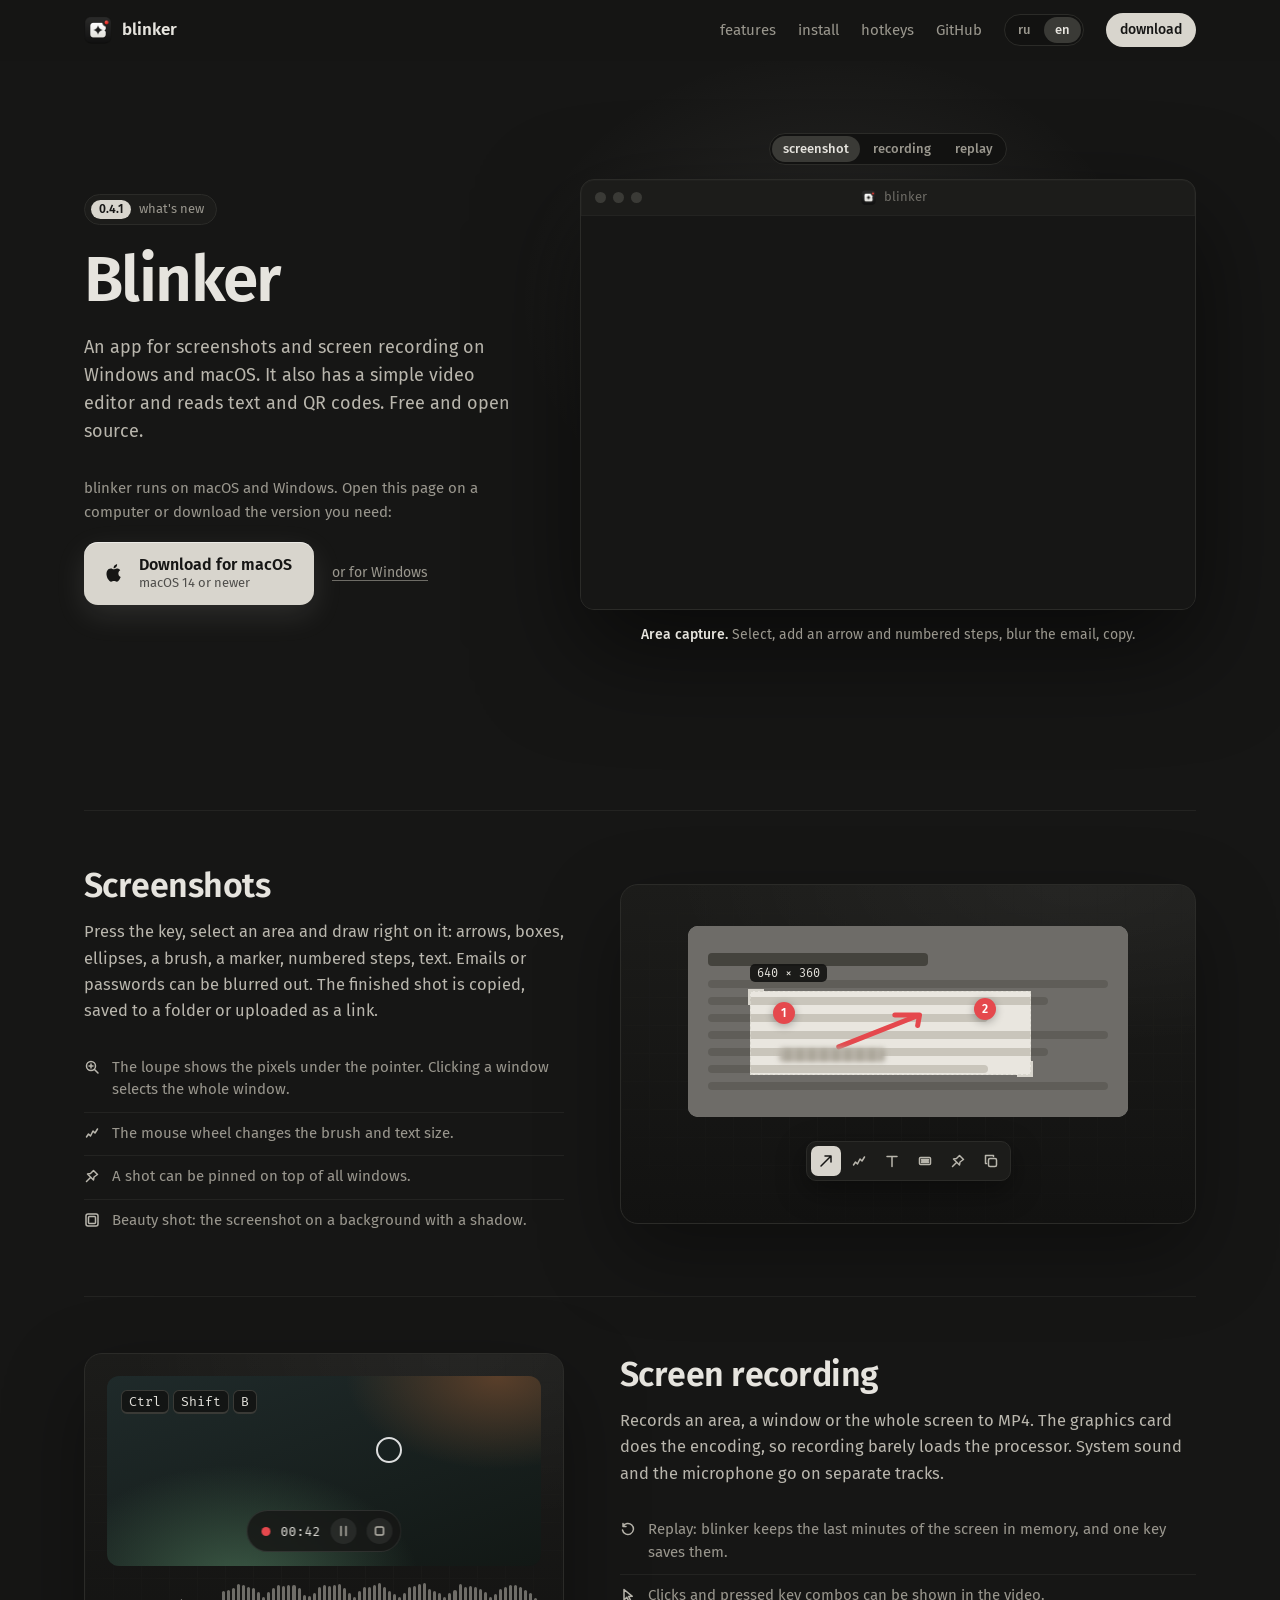
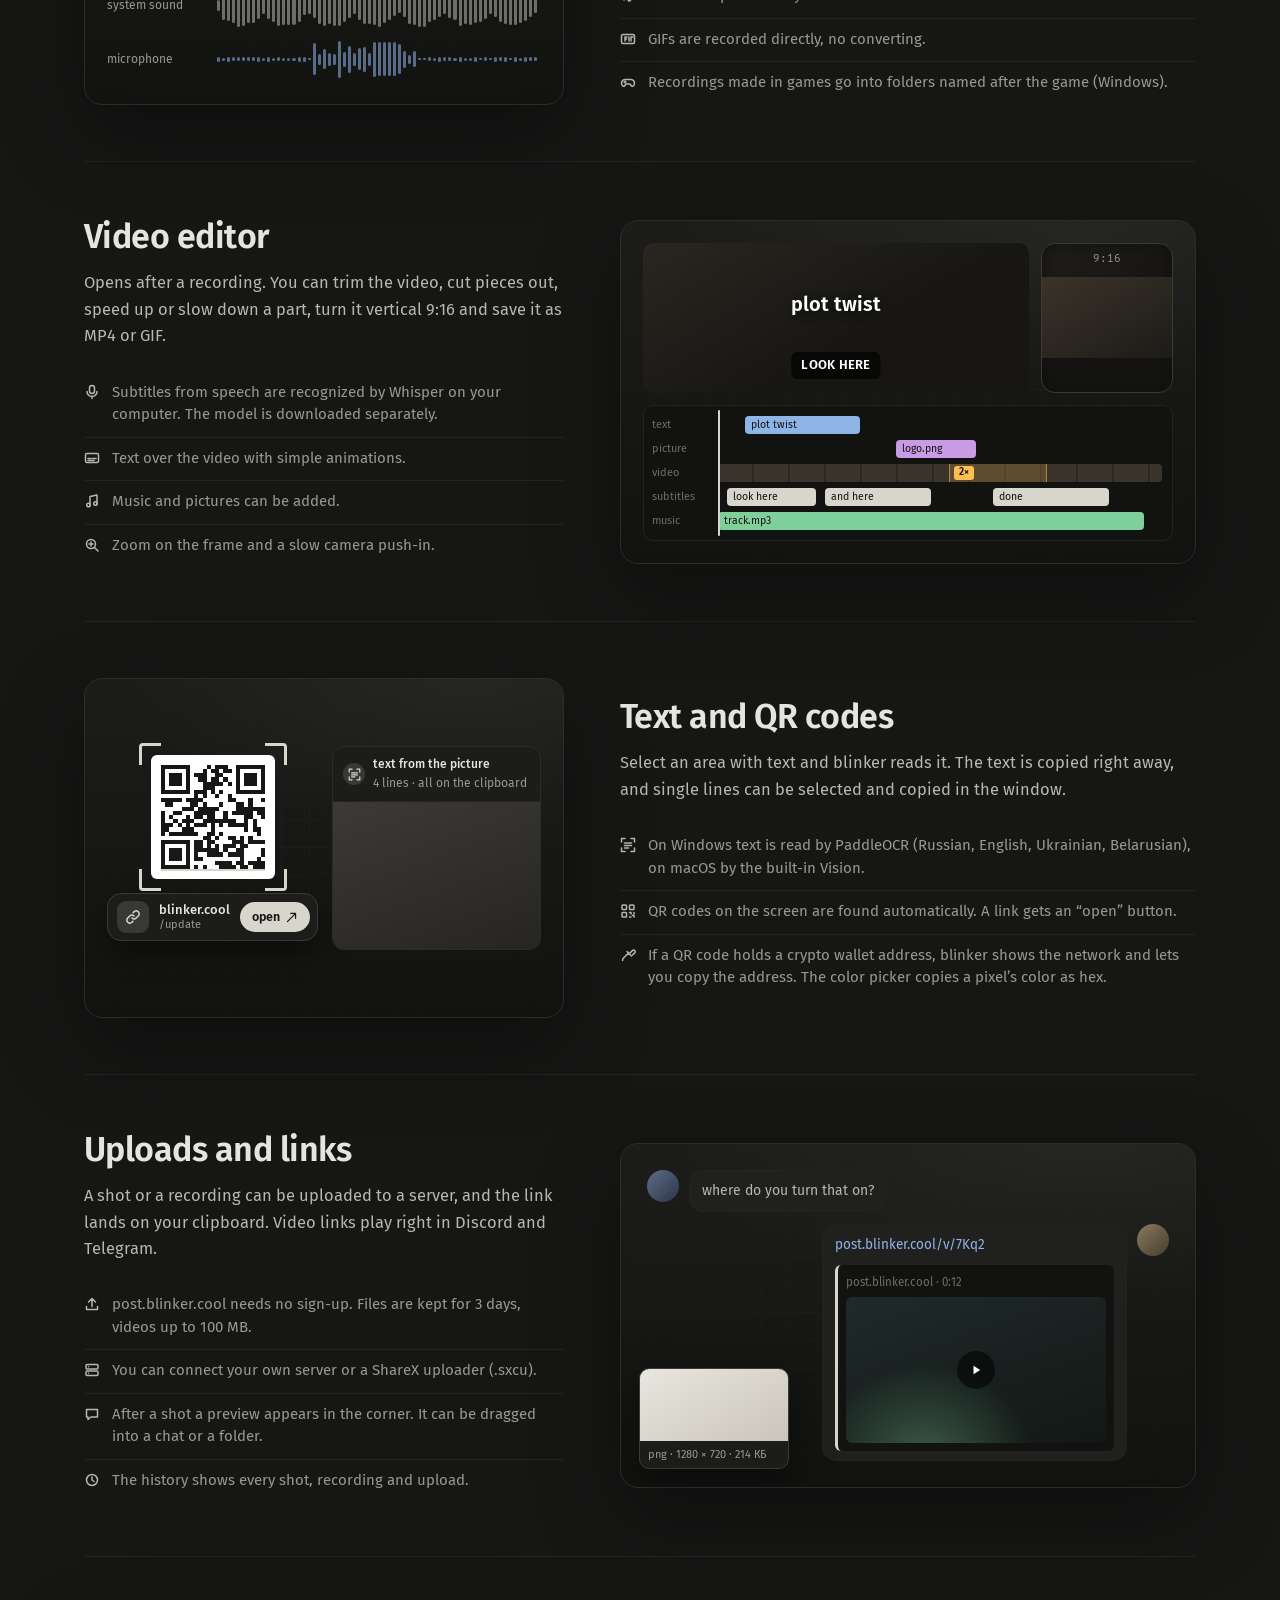
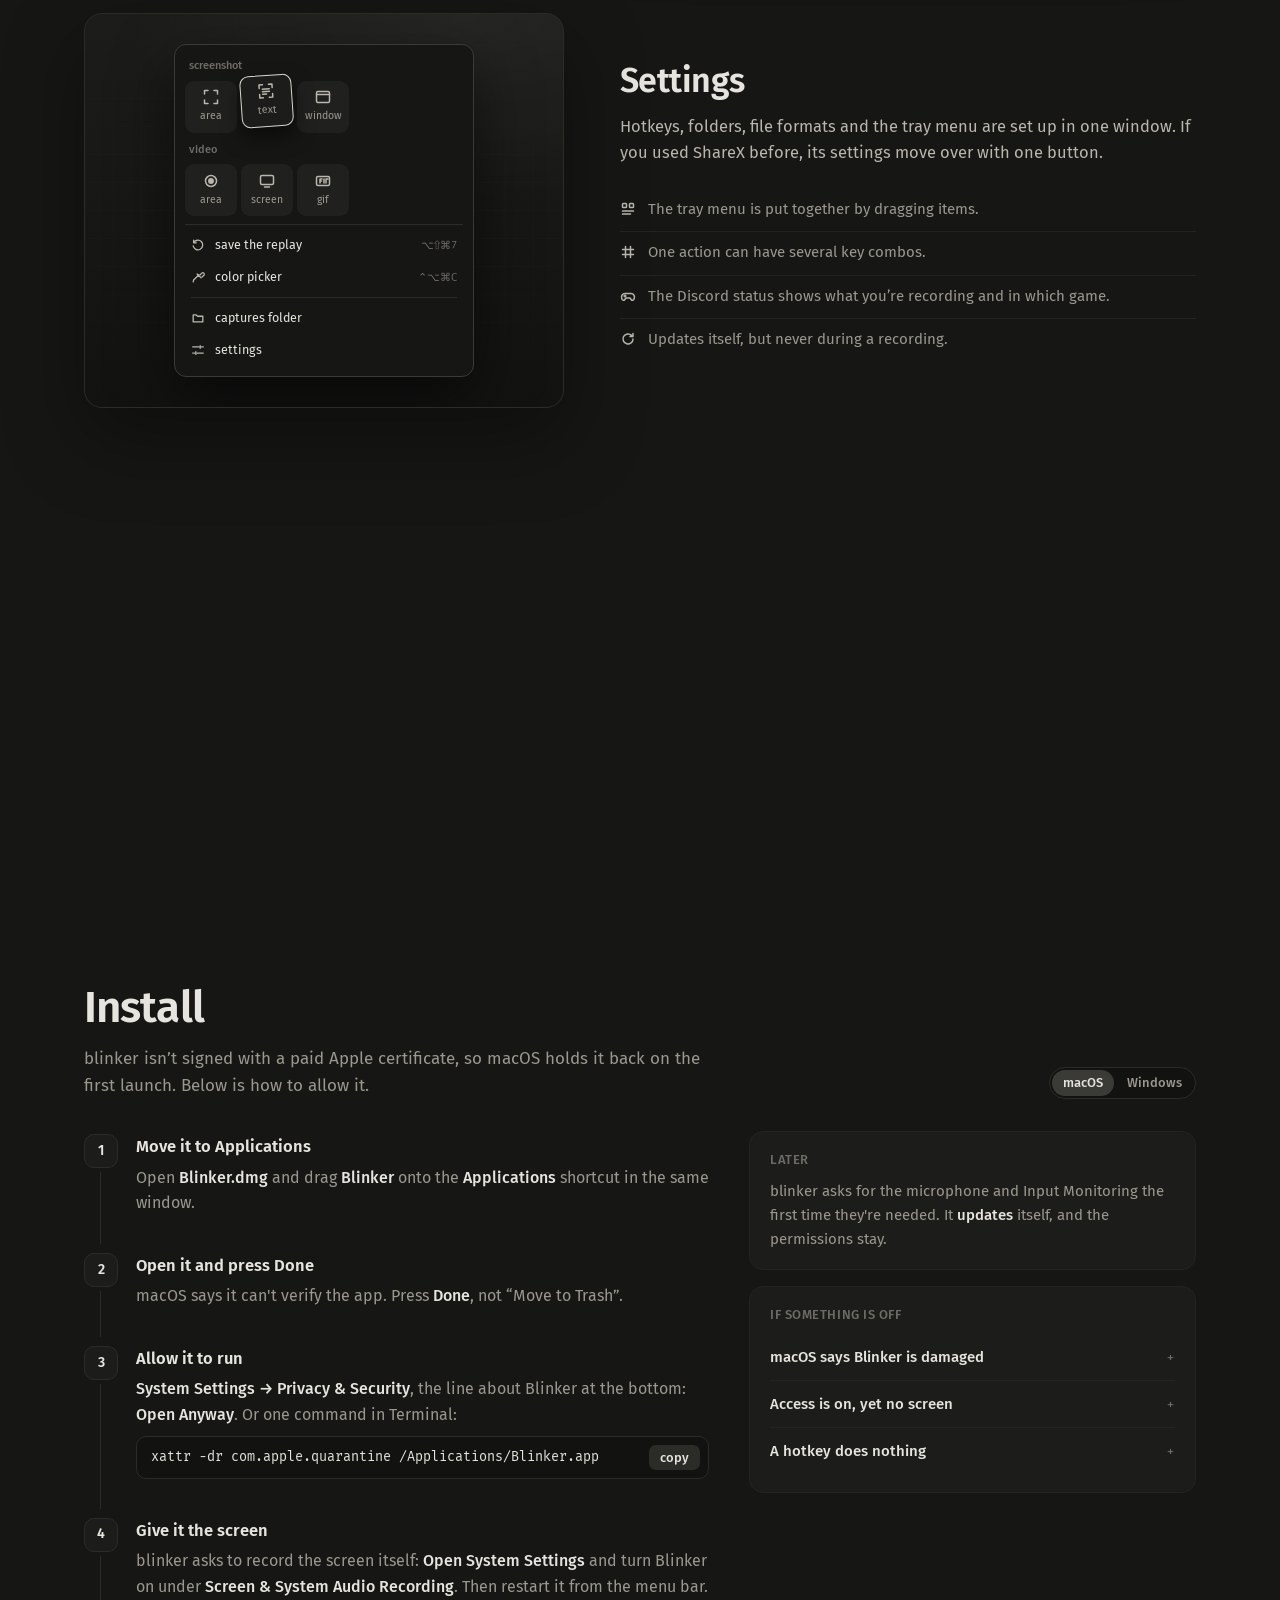
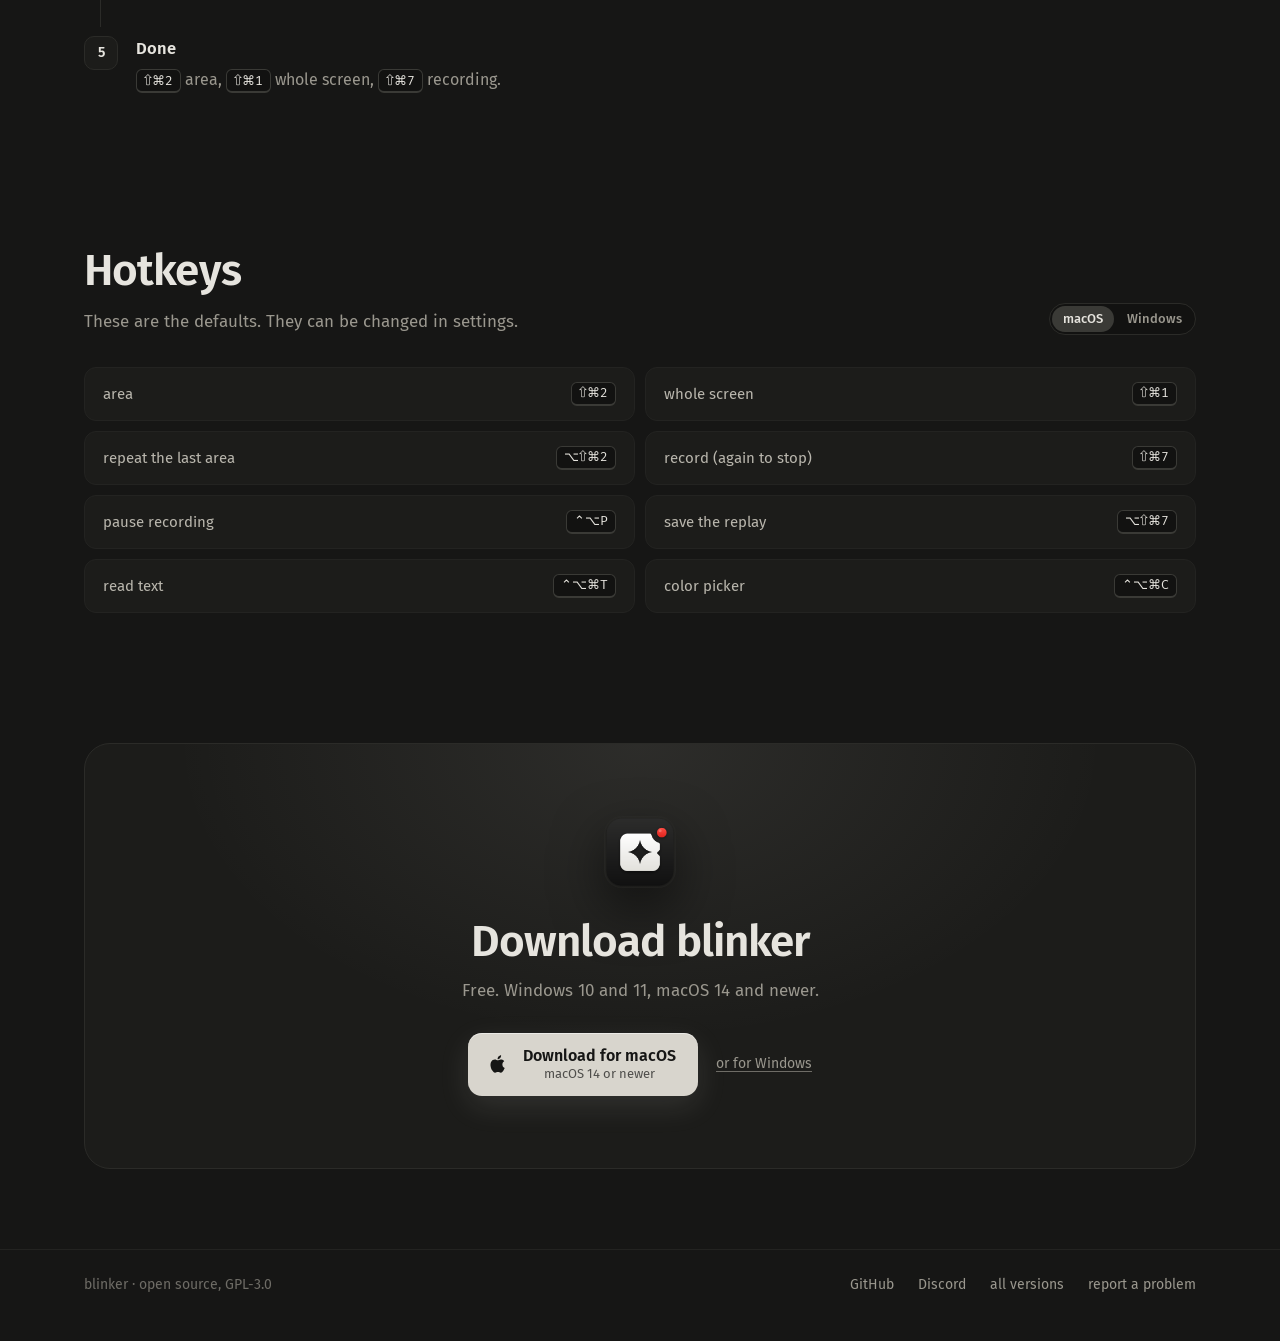
==== commit 819d533a: "site/testland: plain words instead of slogans; no badges, facts or category strip The heading is jus" ====
--- a/site/testland/index.html
+++ b/site/testland/index.html
@@ -472,9 +472,9 @@
   <div class="hero">
     <div class="wrap grid">
       <div>
-        <a class="eyebrow" href="https://github.com/justkiddingxd/blinker/releases/latest"><b id="ver-pill">0.4.1</b><span data-t="eyebrow">редактор видео, текст с экрана и QR-коды</span></a>
-        <h1 data-t="h1">Снял. Отметил. <span class="soft">Отправил.</span></h1>
-        <p class="lead" data-t="lead">Скриншоты, запись экрана и монтаж коротких видео для macOS и Windows. Живёт в трее, срабатывает с одной клавиши и не просит ни аккаунта, ни подписки.</p>
+        <a class="eyebrow" href="https://github.com/justkiddingxd/blinker/releases/latest"><b id="ver-pill">0.4.1</b><span data-t="eyebrow">что нового</span></a>
+        <h1 data-t="h1">Blinker</h1>
+        <p class="lead" data-t="lead">Программа для скриншотов и записи экрана на Windows и macOS. В ней же есть простой редактор видео, распознавание текста и QR-кодов. Бесплатная, с открытым кодом.</p>
         <p class="away" data-t="away">blinker работает на macOS и Windows. Открой эту страницу на компьютере или скачай нужную версию:</p>
         <div class="get" id="get">
           <a class="dl" data-dl href="https://github.com/justkiddingxd/blinker/releases/latest/download/Blinker.dmg">
@@ -487,12 +487,6 @@
             <a class="only-win" href="#" data-switch="mac" data-t="other_mac">или для macOS</a>
           </span>
         </div>
-        <ul class="pills">
-          <li><svg class="i"><use href="#i-check"/></svg><span data-t="pill_free">бесплатно</span></li>
-          <li><svg class="i"><use href="#i-code"/></svg><span data-t="pill_open">открытый код</span></li>
-          <li><svg class="i"><use href="#i-user"/></svg><span data-t="pill_noacc">без регистрации</span></li>
-          <li><svg class="i"><use href="#i-lock"/></svg><span data-t="pill_local">всё на твоём компьютере</span></li>
-        </ul>
       </div>
 
       <figure class="reel">
@@ -514,47 +508,27 @@
         </div>
         <figcaption>
           <span data-cap="0"><b data-t="cap_shot_h">Снимок области.</b> <span data-t="cap_shot">Выделил, поставил стрелку и номера шагов, размыл почту, скопировал.</span></span>
-          <span data-cap="1" hidden><b data-t="cap_rec_h">Запись экрана.</b> <span data-t="cap_rec">Выделил область, записал с таймером, остановил — видео уже в папке.</span></span>
-          <span data-cap="2" hidden><b data-t="cap_replay_h">Повтор.</b> <span data-t="cap_replay">Что-то случилось на экране — нажал</span> <kbd class="only-mac">⌥⇧⌘7</kbd><kbd class="only-win">Ctrl+Alt+PrtSc</kbd><span data-t="cap_replay2">, и последние секунды уже стали видео.</span></span>
+          <span data-cap="1" hidden><b data-t="cap_rec_h">Запись экрана.</b> <span data-t="cap_rec">Выделил область, записал с таймером, остановил. Видео сохранилось в папку.</span></span>
+          <span data-cap="2" hidden><b data-t="cap_replay_h">Повтор.</b> <span data-t="cap_replay">Нажал</span> <kbd class="only-mac">⌥⇧⌘7</kbd><kbd class="only-win">Ctrl+Alt+PrtSc</kbd><span data-t="cap_replay2">, и последние секунды экрана сохранились в видео.</span></span>
         </figcaption>
       </figure>
     </div>
-
-    <div class="wrap">
-      <div class="facts up">
-        <div class="fact"><b data-t="fact1_h">13 МБ</b><span data-t="fact1">один файл: скачал, открыл, работает</span></div>
-        <div class="fact"><b data-t="fact2_h">до 240 fps</b><span data-t="fact2">запись на видеокарте, без рывков в игре</span></div>
-        <div class="fact"><b data-t="fact3_h">0 аккаунтов</b><span data-t="fact3">ни регистрации, ни подписки, ни рекламы</span></div>
-        <div class="fact"><b data-t="fact4_h">офлайн</b><span data-t="fact4">текст и речь распознаются прямо на компьютере</span></div>
-      </div>
-    </div>
   </div>
+
 
   <section id="features">
     <div class="wrap">
-      <div class="kicker" data-t="feat_k">возможности</div>
-      <h2 data-t="feat_h">Всё, чтобы показать экран.</h2>
-      <p class="sub" data-t="feat_sub">От быстрого снимка с подписью до шортса с субтитрами — без того, чтобы открывать ещё пять программ.</p>
-      <div class="chips">
-        <a href="#c-shots"><i style="background:var(--accent)"></i><span data-t="c1_k">снимки</span></a>
-        <a href="#c-video"><i style="background:var(--red)"></i><span data-t="c2_k">видео</span></a>
-        <a href="#c-edit"><i style="background:var(--violet)"></i><span data-t="c3_k">редактор видео</span></a>
-        <a href="#c-read"><i style="background:var(--blue)"></i><span data-t="c4_k">текст и QR</span></a>
-        <a href="#c-share"><i style="background:var(--green)"></i><span data-t="c5_k">отправка</span></a>
-        <a href="#c-yours"><i style="background:var(--amber)"></i><span data-t="c6_k">под себя</span></a>
-      </div>
 
       <!-- 01 -->
       <article class="cat up" id="c-shots">
         <div class="words">
-          <div class="num"><i style="background:var(--accent)"></i>01 · <span data-t="c1_k">снимки</span></div>
-          <h3 data-t="c1_h">Экран замирает — выделяй без спешки.</h3>
-          <p data-t="c1">Нажал клавишу, и картинка застыла: всплывающее меню не исчезнет, видео не убежит. Лупа показывает каждый пиксель, клик по окну берёт только его, а по его части — например, страницу без вкладок браузера.</p>
+          <h3 data-t="c1_h">Скриншоты</h3>
+          <p data-t="c1">Нажимаешь клавишу, выделяешь область и рисуешь прямо на ней: стрелки, рамки, круги, кисть, маркер, номера шагов, текст. Почту или пароль можно замазать. Готовый снимок копируется, сохраняется в папку или загружается по ссылке.</p>
           <ul class="list">
-            <li><svg class="i"><use href="#i-arrow"/></svg><span data-t="c1_l1"><b>Разметка до снимка.</b> Стрелки, номера шагов, маркер и текст прямо на выделении.</span></li>
-            <li><svg class="i"><use href="#i-blur"/></svg><span data-t="c1_l2"><b>Размытие одним движением.</b> Почта, пароли и номера карт не попадут в чат.</span></li>
-            <li><svg class="i"><use href="#i-pin"/></svg><span data-t="c1_l3"><b>Закрепить поверх окон.</b> Снимок висит рядом, пока переписываешь из него.</span></li>
-            <li><svg class="i"><use href="#i-frame"/></svg><span data-t="c1_l4"><b>Красивый снимок.</b> Скриншот на мягком фоне с тенью — сразу для соцсетей.</span></li>
+            <li><svg class="i"><use href="#i-zoom"/></svg><span data-t="c1_l1">Лупа показывает пиксели под курсором. Клик по окну выделяет окно целиком.</span></li>
+            <li><svg class="i"><use href="#i-pen"/></svg><span data-t="c1_l2">Размер кисти и текста меняется колесом мыши.</span></li>
+            <li><svg class="i"><use href="#i-pin"/></svg><span data-t="c1_l3">Снимок можно закрепить поверх всех окон.</span></li>
+            <li><svg class="i"><use href="#i-frame"/></svg><span data-t="c1_l4">Красивый снимок: скриншот на фоне с тенью.</span></li>
           </ul>
         </div>
         <div class="stage v-shot" aria-hidden="true">
@@ -582,14 +556,13 @@
       <!-- 02 -->
       <article class="cat up" id="c-video">
         <div class="words">
-          <div class="num"><i style="background:var(--red)"></i>02 · <span data-t="c2_k">видео</span></div>
-          <h3 data-t="c2_h">Запись, которая не тормозит игру.</h3>
-          <p data-t="c2">Кодирует видеокарта, а не процессор, поэтому запись идёт с частотой экрана — хоть 144, хоть 240 кадров. Звук системы и микрофон ложатся на разные дорожки: потом можно приглушить игру и оставить голос.</p>
+          <h3 data-t="c2_h">Запись экрана</h3>
+          <p data-t="c2">Записывает область, окно или весь экран в MP4. Кодирует видеокарта, поэтому запись почти не нагружает процессор. Звук системы и микрофон пишутся на разные дорожки.</p>
           <ul class="list">
-            <li><svg class="i"><use href="#i-repeat"/></svg><span data-t="c2_l1"><b>Повтор.</b> Последние минуты экрана всегда в памяти: случилось что-то — одна клавиша, и это уже видео.</span></li>
-            <li><svg class="i"><use href="#i-mouse"/></svg><span data-t="c2_l2"><b>Клики и сочетания в кадре.</b> Зрителю видно, куда ты нажал, — удобно для инструкций.</span></li>
-            <li><svg class="i"><use href="#i-gif"/></svg><span data-t="c2_l3"><b>GIF без конвертеров.</b> Свой кодировщик: одна палитра и только изменившиеся участки — гифки получаются лёгкими.</span></li>
-            <li><svg class="i"><use href="#i-game"/></svg><span data-t="c2_l4"><b>Клипы по играм.</b> Запись во время игры сама называется по ней и ложится в её папку.</span></li>
+            <li><svg class="i"><use href="#i-repeat"/></svg><span data-t="c2_l1">Повтор: blinker держит в памяти последние минуты экрана, сохранить их можно одной клавишей.</span></li>
+            <li><svg class="i"><use href="#i-mouse"/></svg><span data-t="c2_l2">В видео можно показывать клики и нажатые сочетания клавиш.</span></li>
+            <li><svg class="i"><use href="#i-gif"/></svg><span data-t="c2_l3">GIF записывается сразу, без конвертации.</span></li>
+            <li><svg class="i"><use href="#i-game"/></svg><span data-t="c2_l4">Записи из игр сами раскладываются по папкам с названием игры (Windows).</span></li>
           </ul>
         </div>
         <div class="stage v-video" aria-hidden="true">
@@ -608,14 +581,13 @@
       <!-- 03 -->
       <article class="cat up" id="c-edit">
         <div class="words">
-          <div class="num"><i style="background:var(--violet)"></i>03 · <span data-t="c3_k">редактор видео</span></div>
-          <h3 data-t="c3_h">Смонтируй шортс, не открывая CapCut.</h3>
-          <p data-t="c3">Разрежь запись, выкинь лишнее, ускорь скучный кусок — голос при этом не запищит. Переведи в 9:16 для Shorts, Reels и TikTok, добавь подписи и музыку и сохрани в MP4 или GIF.</p>
+          <h3 data-t="c3_h">Редактор видео</h3>
+          <p data-t="c3">Открывается после записи. В нём можно обрезать видео, вырезать куски, ускорить или замедлить часть, перевести в вертикальный формат 9:16 и сохранить в MP4 или GIF.</p>
           <ul class="list">
-            <li><svg class="i"><use href="#i-mic"/></svg><span data-t="c3_l1"><b>Субтитры из речи.</b> Whisper слушает видео прямо на компьютере и расставляет текст по времени.</span></li>
-            <li><svg class="i"><use href="#i-sub"/></svg><span data-t="c3_l2"><b>Текст с анимацией.</b> Проявление, всплытие, печать по буквам — заголовки и реакции двигаются по кадру мышкой.</span></li>
-            <li><svg class="i"><use href="#i-music"/></svg><span data-t="c3_l3"><b>Музыка и картинки.</b> Подложи трек с затуханием в конце, налепи стикер или логотип.</span></li>
-            <li><svg class="i"><use href="#i-zoom"/></svg><span data-t="c3_l4"><b>Приближение и плавный наезд.</b> Камера медленно приближается к главному, как в коротких видео.</span></li>
+            <li><svg class="i"><use href="#i-mic"/></svg><span data-t="c3_l1">Субтитры из речи распознаёт Whisper на компьютере. Модель скачивается отдельно.</span></li>
+            <li><svg class="i"><use href="#i-sub"/></svg><span data-t="c3_l2">Текст поверх видео с простыми анимациями.</span></li>
+            <li><svg class="i"><use href="#i-music"/></svg><span data-t="c3_l3">Можно добавить музыку и картинки.</span></li>
+            <li><svg class="i"><use href="#i-zoom"/></svg><span data-t="c3_l4">Приближение кадра и плавный наезд камеры.</span></li>
           </ul>
         </div>
         <div class="stage v-edit" aria-hidden="true">
@@ -637,13 +609,12 @@
       <!-- 04 -->
       <article class="cat up" id="c-read">
         <div class="words">
-          <div class="num"><i style="background:var(--blue)"></i>04 · <span data-t="c4_k">текст и QR</span></div>
-          <h3 data-t="c4_h">Всё, что на экране, можно скопировать.</h3>
-          <p data-t="c4">Текст из видео, с картинки или из программы, где его не выделить: выдели область, и он ляжет поверх неё живыми строками. Сразу весь в буфере, а любую строку можно скопировать отдельно.</p>
+          <h3 data-t="c4_h">Текст и QR-коды</h3>
+          <p data-t="c4">Выделяешь область с текстом, и blinker его распознаёт. Текст сразу копируется, а отдельные строки можно выделить и скопировать в окне.</p>
           <ul class="list">
-            <li><svg class="i"><use href="#i-scan"/></svg><span data-t="c4_l1"><b>PaddleOCR.</b> Русский, английский, украинский и белорусский вперемешку, даже мелкий текст тёмных интерфейсов.</span></li>
-            <li><svg class="i"><use href="#i-qr"/></svg><span data-t="c4_l2"><b>QR-коды сами находятся.</b> Под каждым — куда он ведёт и кнопка «перейти». Телефон доставать не нужно.</span></li>
-            <li><svg class="i"><use href="#i-pipette"/></svg><span data-t="c4_l3"><b>Пипетка.</b> Экран замирает, лупа у курсора, клик — и цвет в буфере в hex.</span></li>
+            <li><svg class="i"><use href="#i-scan"/></svg><span data-t="c4_l1">На Windows текст распознаёт PaddleOCR (русский, английский, украинский, белорусский), на macOS встроенный Vision.</span></li>
+            <li><svg class="i"><use href="#i-qr"/></svg><span data-t="c4_l2">QR-коды на экране находятся сами. Под ссылкой появляется кнопка «перейти».</span></li>
+            <li><svg class="i"><use href="#i-pipette"/></svg><span data-t="c4_l3">Если в QR-коде адрес криптокошелька, blinker покажет сеть и даст скопировать адрес. Пипетка копирует цвет пикселя в hex.</span></li>
           </ul>
         </div>
         <div class="stage v-read" aria-hidden="true">
@@ -661,14 +632,13 @@
       <!-- 05 -->
       <article class="cat up" id="c-share">
         <div class="words">
-          <div class="num"><i style="background:var(--green)"></i>05 · <span data-t="c5_k">отправка</span></div>
-          <h3 data-t="c5_h">Ссылка вместо файла.</h3>
-          <p data-t="c5">Снимок или запись улетает на сервер, а в буфере уже ссылка: вставь её в чат. Видео по ссылке играет прямо в Discord и Telegram, без скачивания.</p>
+          <h3 data-t="c5_h">Загрузка и ссылки</h3>
+          <p data-t="c5">Снимок или запись можно загрузить на сервер, ссылка сразу окажется в буфере. Видео по ссылке открывается прямо в Discord и Telegram.</p>
           <ul class="list">
-            <li><svg class="i"><use href="#i-upload"/></svg><span data-t="c5_l1"><b>post.blinker.cool без регистрации.</b> Файлы живут три дня, видео — до 100 МБ, загруженное можно удалить.</span></li>
-            <li><svg class="i"><use href="#i-server"/></svg><span data-t="c5_l2"><b>Свой сервер или ShareX.</b> Подключи свой адрес или загрузчик .sxcu — zipline, xbackbone и другие.</span></li>
-            <li><svg class="i"><use href="#i-chat"/></svg><span data-t="c5_l3"><b>Карточка после снимка.</b> Превью в углу экрана: перетащи его прямо в чат или в папку.</span></li>
-            <li><svg class="i"><use href="#i-history"/></svg><span data-t="c5_l4"><b>История.</b> Все снимки, записи и загрузки в одном окне, по дням, с фильтром по играм.</span></li>
+            <li><svg class="i"><use href="#i-upload"/></svg><span data-t="c5_l1">post.blinker.cool работает без регистрации. Файлы хранятся 3 дня, видео до 100 МБ.</span></li>
+            <li><svg class="i"><use href="#i-server"/></svg><span data-t="c5_l2">Можно подключить свой сервер или загрузчик ShareX (.sxcu).</span></li>
+            <li><svg class="i"><use href="#i-chat"/></svg><span data-t="c5_l3">После снимка в углу появляется превью, его можно перетащить в чат или в папку.</span></li>
+            <li><svg class="i"><use href="#i-history"/></svg><span data-t="c5_l4">В истории видны все снимки, записи и загрузки.</span></li>
           </ul>
         </div>
         <div class="stage v-share" aria-hidden="true">
@@ -681,14 +651,13 @@
       <!-- 06 -->
       <article class="cat up" id="c-yours">
         <div class="words">
-          <div class="num"><i style="background:var(--amber)"></i>06 · <span data-t="c6_k">под себя</span></div>
-          <h3 data-t="c6_h">Настраивается под твои руки.</h3>
-          <p data-t="c6">Клавиши, папки, меню, поведение после снимка — blinker подстраивается, а не заставляет переучиваться. Переехать с ShareX можно одной кнопкой.</p>
+          <h3 data-t="c6_h">Настройки</h3>
+          <p data-t="c6">Горячие клавиши, папки, форматы файлов и меню трея настраиваются в одном окне. Если раньше пользовался ShareX, его настройки переносятся одной кнопкой.</p>
           <ul class="list">
-            <li><svg class="i"><use href="#i-menu"/></svg><span data-t="c6_l1"><b>Меню трея собирается мышкой.</b> Перетащи нужные действия в плитки или список, лишнее — убери.</span></li>
-            <li><svg class="i"><use href="#i-keys"/></svg><span data-t="c6_l2"><b>Любые сочетания.</b> На одно действие можно несколько, занятые подсвечиваются красным.</span></li>
-            <li><svg class="i"><use href="#i-game"/></svg><span data-t="c6_l3"><b>Статус в Discord.</b> Друзья видят, что ты клипаешь, и в какой игре.</span></li>
-            <li><svg class="i"><use href="#i-update"/></svg><span data-t="c6_l4"><b>Обновляется сам.</b> Тихо, в фоне и никогда — посреди записи.</span></li>
+            <li><svg class="i"><use href="#i-menu"/></svg><span data-t="c6_l1">Меню трея собирается перетаскиванием пунктов.</span></li>
+            <li><svg class="i"><use href="#i-keys"/></svg><span data-t="c6_l2">На одно действие можно назначить несколько сочетаний клавиш.</span></li>
+            <li><svg class="i"><use href="#i-game"/></svg><span data-t="c6_l3">Статус в Discord показывает, что ты записываешь и в какой игре.</span></li>
+            <li><svg class="i"><use href="#i-update"/></svg><span data-t="c6_l4">Обновляется сам, но не во время записи.</span></li>
           </ul>
         </div>
         <div class="stage v-tray" aria-hidden="true">
@@ -717,12 +686,11 @@
       </article>
 
       <div class="band up">
-        <div class="kicker" data-t="priv_k">приватность</div>
-        <h2 data-t="priv_h">Твой экран остаётся твоим.</h2>
+        <h2 data-t="priv_h">Что уходит в интернет</h2>
         <div class="cols">
-          <div><b><svg class="i"><use href="#i-lock"/></svg><span data-t="priv1_h">Ничего не уходит само</span></b><p data-t="priv1">Снимки и записи лежат в твоей папке. В сеть файл попадёт, только если ты нажал «загрузить».</p></div>
-          <div><b><svg class="i"><use href="#i-scan"/></svg><span data-t="priv2_h">Распознавание офлайн</span></b><p data-t="priv2">Текст с экрана и субтитры из речи считаются на твоём компьютере. Модели скачиваются один раз и только по кнопке.</p></div>
-          <div><b><svg class="i"><use href="#i-code"/></svg><span data-t="priv3_h">Открытый код</span></b><p data-t="priv3">Весь blinker — на GitHub под GPL-3.0. Можно проверить, собрать самому и поднять свой сервер для ссылок.</p></div>
+          <div><b><svg class="i"><use href="#i-lock"/></svg><span data-t="priv1_h">Файлы</span></b><p data-t="priv1">Снимки и записи сохраняются только у тебя в папке. В интернет файл попадает, только если нажать «загрузить».</p></div>
+          <div><b><svg class="i"><use href="#i-scan"/></svg><span data-t="priv2_h">Распознавание</span></b><p data-t="priv2">Текст и речь распознаются на компьютере. Модели скачиваются один раз, по кнопке.</p></div>
+          <div><b><svg class="i"><use href="#i-code"/></svg><span data-t="priv3_h">Код</span></b><p data-t="priv3">Исходники открыты на GitHub под лицензией GPL-3.0.</p></div>
         </div>
       </div>
     </div>
@@ -732,10 +700,9 @@
     <div class="wrap">
       <div class="inst-head">
         <div>
-          <div class="kicker" data-t="inst_k">установка</div>
-          <h2 data-t="inst_h">Пара минут, один раз.</h2>
-          <p class="sub only-mac" data-t="mac_sub">blinker не подписан платным сертификатом Apple, поэтому при первом запуске macOS его придержит. Это нормально: вот как пропустить.</p>
-          <p class="sub only-win" data-t="win_sub">Один файл, ставить ничего не нужно.</p>
+          <h2 data-t="inst_h">Установка</h2>
+          <p class="sub only-mac" data-t="mac_sub">blinker не подписан платным сертификатом Apple, поэтому при первом запуске macOS его придержит. Ниже написано, как его разрешить.</p>
+          <p class="sub only-win" data-t="win_sub">Один файл, установка не нужна.</p>
         </div>
         <div class="seg" role="group" aria-label="system">
           <button type="button" data-os="mac">macOS</button>
@@ -757,14 +724,14 @@
           <div class="card"><h5 data-t="t_h">если что-то не так</h5>
             <details><summary data-t="t1_h">macOS пишет, что Blinker повреждён</summary><div><p data-t="t1">Так macOS называет программы без подписи Apple. Выполни в Терминале и открой снова:</p><div class="cmd"><code>xattr -dr com.apple.quarantine /Applications/Blinker.app</code><button type="button" data-copy data-t="copy">скопировать</button></div></div></details>
             <details><summary data-t="t2_h">Доступ включён, а экрана нет</summary><div><p data-t="t2">macOS запомнила разрешение для старой сборки. Выйди из blinker, сбрось его и включи снова:</p><div class="cmd"><code>tccutil reset ScreenCapture app.blinker</code><button type="button" data-copy data-t="copy">скопировать</button></div></div></details>
-            <details><summary data-t="t3_h">Сочетание клавиш не срабатывает</summary><div><p data-t="t3">Его заняла другая программа. В настройках, раздел «горячие клавиши», занятые подсвечены красным — задай другое.</p></div></details>
+            <details><summary data-t="t3_h">Сочетание клавиш не срабатывает</summary><div><p data-t="t3">Его заняла другая программа. В настройках, в разделе «горячие клавиши», занятые сочетания подсвечены красным. Задай другое.</p></div></details>
           </div>
         </div>
       </div>
 
       <div class="inst only-win">
         <div class="guide">
-          <div class="stp"><h4 data-t="w1_h">Скачай и запусти</h4><p data-t="w1">Открой <b>blinker.exe</b>. Положи его куда удобно — blinker сам добавится в меню «Пуск».</p></div>
+          <div class="stp"><h4 data-t="w1_h">Скачай и запусти</h4><p data-t="w1">Открой <b>blinker.exe</b>. Файл можно положить куда угодно, blinker сам добавится в меню «Пуск».</p></div>
           <div class="stp"><h4 data-t="w2_h">Пропусти SmartScreen</h4><p data-t="w2">Если Windows предупредит о неподписанной программе: <b>Подробнее → Выполнить в любом случае</b>.</p></div>
           <div class="stp"><h4 data-t="w3_h">Готово</h4><p data-t="w3">blinker живёт в трее. <kbd>PrtSc</kbd> область, <kbd>Ctrl+Shift+PrtSc</kbd> запись.</p></div>
         </div>
@@ -772,8 +739,8 @@
           <div class="card"><h5 data-t="side_h">потом</h5><p data-t="win_note">Распознавание текста попросит скачать модель (13 МБ) при первом использовании. <b>Обновляется</b> blinker сам, тихо и не во время записи.</p></div>
           <div class="card"><h5 data-t="t_h">если что-то не так</h5>
             <details><summary data-t="w_prt_h">PrtSc открывает «Ножницы»</summary><div><p data-t="w_prt">Выключи <b>Параметры → Специальные возможности → Клавиатура → Использовать клавишу Print Screen для запуска функции создания фрагмента экрана</b>.</p></div></details>
-            <details><summary data-t="w_nv_h">Пишет «Press Alt+Z to open NVIDIA Overlay»</summary><div><p data-t="w_nv">Оверлей NVIDIA принимает blinker за игру. Как выключить надпись — в настройках blinker, раздел «интеграции».</p></div></details>
-            <details><summary data-t="t3_h">Сочетание клавиш не срабатывает</summary><div><p data-t="t3">Его заняла другая программа. В настройках, раздел «горячие клавиши», занятые подсвечены красным — задай другое.</p></div></details>
+            <details><summary data-t="w_nv_h">Пишет «Press Alt+Z to open NVIDIA Overlay»</summary><div><p data-t="w_nv">Оверлей NVIDIA принимает blinker за игру. Как убрать надпись, написано в настройках blinker, раздел «интеграции».</p></div></details>
+            <details><summary data-t="t3_h">Сочетание клавиш не срабатывает</summary><div><p data-t="t3">Его заняла другая программа. В настройках, в разделе «горячие клавиши», занятые сочетания подсвечены красным. Задай другое.</p></div></details>
           </div>
         </div>
       </div>
@@ -784,9 +751,8 @@
     <div class="wrap">
       <div class="inst-head">
         <div>
-          <div class="kicker" data-t="keys_k">клавиши</div>
-          <h2 data-t="keys_h">Под пальцами.</h2>
-          <p class="sub" data-t="keys_sub">Так стоит сразу после установки. Любое сочетание меняется в настройках.</p>
+          <h2 data-t="keys_h">Горячие клавиши</h2>
+          <p class="sub" data-t="keys_sub">Это сочетания по умолчанию, их можно поменять в настройках.</p>
         </div>
         <div class="seg" role="group" aria-label="system">
           <button type="button" data-os="mac">macOS</button>
@@ -797,7 +763,7 @@
         <div class="key"><span data-t="k1">снимок области</span><kbd class="only-mac">⇧⌘2</kbd><kbd class="only-win">PrtSc</kbd></div>
         <div class="key"><span data-t="k2">весь экран</span><kbd class="only-mac">⇧⌘1</kbd><kbd class="only-win">Ctrl+PrtSc</kbd></div>
         <div class="key"><span data-t="k3">повторить область</span><kbd class="only-mac">⌥⇧⌘2</kbd><kbd class="only-win">Shift+PrtSc</kbd></div>
-        <div class="key"><span data-t="k4">запись, ещё раз — стоп</span><kbd class="only-mac">⇧⌘7</kbd><kbd class="only-win">Ctrl+Shift+PrtSc</kbd></div>
+        <div class="key"><span data-t="k4">запись (ещё раз, чтобы остановить)</span><kbd class="only-mac">⇧⌘7</kbd><kbd class="only-win">Ctrl+Shift+PrtSc</kbd></div>
         <div class="key"><span data-t="k5">пауза записи</span><kbd class="only-mac">⌃⌥P</kbd><kbd class="only-win">Ctrl+Alt+P</kbd></div>
         <div class="key"><span data-t="k6">сохранить повтор</span><kbd class="only-mac">⌥⇧⌘7</kbd><kbd class="only-win">Ctrl+Alt+PrtSc</kbd></div>
         <div class="key"><span data-t="k7">распознать текст</span><kbd class="only-mac">⌃⌥⌘T</kbd><kbd class="only-win">Ctrl+Alt+T</kbd></div>
@@ -806,8 +772,8 @@
 
       <div class="cta up">
         <img src="../assets/logo.png" alt="">
-        <h2 data-t="cta_h">Попробуй — это один файл.</h2>
-        <p data-t="cta">Не понравится — просто удали. Ни аккаунта, ни следов в системе.</p>
+        <h2 data-t="cta_h">Скачать blinker</h2>
+        <p data-t="cta">Бесплатно. Windows 10 и 11, macOS 14 и новее.</p>
         <div class="get">
           <a class="dl" data-dl href="https://github.com/justkiddingxd/blinker/releases/latest/download/Blinker.dmg">
             <svg class="only-mac" viewBox="0 0 24 24" fill="currentColor" aria-hidden="true"><path d="M16.37 12.46c-.02-2.2 1.8-3.26 1.88-3.31-1.02-1.5-2.62-1.7-3.19-1.72-1.36-.14-2.65.8-3.34.8-.69 0-1.75-.78-2.88-.76-1.48.02-2.85.86-3.61 2.19-1.54 2.67-.39 6.62 1.11 8.79.73 1.06 1.6 2.25 2.75 2.21 1.1-.04 1.52-.71 2.85-.71 1.33 0 1.71.71 2.87.69 1.19-.02 1.94-1.08 2.66-2.15.84-1.23 1.19-2.42 1.21-2.48-.03-.01-2.32-.89-2.34-3.53zM14.18 6c.61-.74 1.02-1.76.91-2.78-.88.04-1.94.59-2.57 1.32-.56.65-1.06 1.69-.92 2.69.98.08 1.98-.5 2.58-1.23z"/></svg>
@@ -846,9 +812,9 @@
       nav_install: "install",
       nav_keys: "hotkeys",
       nav_get: "download",
-      eyebrow: "video editor, text from the screen and QR codes",
-      h1: "Capture. Mark up. <span class=\"soft\">Send.</span>",
-      lead: "Screenshots, screen recording and short-video editing for macOS and Windows. It lives in the tray, fires on a single key and asks for no account and no subscription.",
+      eyebrow: "what's new",
+      h1: "Blinker",
+      lead: "An app for screenshots and screen recording on Windows and macOS. It also has a simple video editor and reads text and QR codes. Free and open source.",
       away: "blinker runs on macOS and Windows. Open this page on a computer or download the version you need:",
       dl_mac: "Download for macOS",
       dl_win: "Download for Windows",
@@ -856,57 +822,42 @@
       dl_win_meta: "Windows 10 / 11 · one .exe",
       other_win: "or for Windows",
       other_mac: "or for macOS",
-      pill_free: "free",
-      pill_open: "open source",
-      pill_noacc: "no sign-up",
-      pill_local: "everything on your computer",
       tab_shot: "screenshot",
       tab_rec: "recording",
       tab_replay: "replay",
       cap_shot_h: "Area capture.",
       cap_shot: "Select, add an arrow and numbered steps, blur the email, copy.",
       cap_rec_h: "Screen recording.",
-      cap_rec: "Select an area, record with a timer, stop — the video is already in the folder.",
+      cap_rec: "Select an area, record with a timer, stop. The video is saved to the folder.",
       cap_replay_h: "Instant replay.",
-      cap_replay: "Something happened on screen — press",
-      cap_replay2: ", and the last seconds are already a video.",
-      fact1_h: "13 MB",
-      fact1: "one file: download, open, done",
-      fact2_h: "up to 240 fps",
-      fact2: "recorded on the GPU, no stutter in games",
-      fact3_h: "0 accounts",
-      fact3: "no sign-up, no subscription, no ads",
-      fact4_h: "offline",
-      fact4: "text and speech are read on your computer",
-      feat_k: "features",
-      feat_h: "Everything for showing your screen.",
-      feat_sub: "From a quick shot with a note to a short with subtitles — without opening five more apps.",
+      cap_replay: "Press",
+      cap_replay2: ", and the last seconds of the screen are saved as a video.",
       c1_k: "screenshots",
       c2_k: "video",
       c3_k: "video editor",
       c4_k: "text and QR",
-      c5_k: "sharing",
-      c6_k: "your way",
-      c1_h: "The screen freezes — take your time.",
-      c1: "Press the key and the picture holds still: a pop-up menu won't vanish, a video won't run off. The loupe shows every pixel, a click on a window takes just that window, and on a part of it — say, the page without the browser's tabs.",
-      c1_l1: "<b>Mark up before you capture.</b> Arrows, numbered steps, marker and text right on the selection.",
-      c1_l2: "<b>Blur in one stroke.</b> Emails, passwords and card numbers stay out of the chat.",
-      c1_l3: "<b>Pin on top of other windows.</b> The shot stays beside you while you copy from it.",
-      c1_l4: "<b>Beauty shot.</b> The screenshot on a soft background with a shadow — ready for social media.",
-      c2_h: "Recording that doesn't slow your game.",
-      c2: "The graphics card encodes, not the processor, so recording keeps up with your display — 144 or 240 frames alike. System sound and the microphone go on separate tracks: later you can quiet the game and keep the voice.",
-      c2_l1: "<b>Instant replay.</b> The last minutes of your screen are always in memory: something happened — one key, and it's a video.",
-      c2_l2: "<b>Clicks and key combos on screen.</b> Viewers see where you pressed — handy for how-tos.",
-      c2_l3: "<b>GIFs without converters.</b> Its own encoder: one palette and only the changed parts — the GIFs come out light.",
-      c2_l4: "<b>Clips by game.</b> A recording made while you play is named after the game and goes into its folder.",
+      c5_k: "uploads",
+      c6_k: "settings",
+      c1_h: "Screenshots",
+      c1: "Press the key, select an area and draw right on it: arrows, boxes, ellipses, a brush, a marker, numbered steps, text. Emails or passwords can be blurred out. The finished shot is copied, saved to a folder or uploaded as a link.",
+      c1_l1: "The loupe shows the pixels under the pointer. Clicking a window selects the whole window.",
+      c1_l2: "The mouse wheel changes the brush and text size.",
+      c1_l3: "A shot can be pinned on top of all windows.",
+      c1_l4: "Beauty shot: the screenshot on a background with a shadow.",
+      c2_h: "Screen recording",
+      c2: "Records an area, a window or the whole screen to MP4. The graphics card does the encoding, so recording barely loads the processor. System sound and the microphone go on separate tracks.",
+      c2_l1: "Replay: blinker keeps the last minutes of the screen in memory, and one key saves them.",
+      c2_l2: "Clicks and pressed key combos can be shown in the video.",
+      c2_l3: "GIFs are recorded directly, no converting.",
+      c2_l4: "Recordings made in games go into folders named after the game (Windows).",
       v_sys: "system sound",
       v_mic: "microphone",
-      c3_h: "Cut a short without opening CapCut.",
-      c3: "Cut the recording, throw out the dull parts, speed up a boring piece — the voice won't squeak. Turn it 9:16 for Shorts, Reels and TikTok, add captions and music, and save an MP4 or a GIF.",
-      c3_l1: "<b>Subtitles from speech.</b> Whisper listens to the video right on your computer and times the text.",
-      c3_l2: "<b>Animated text.</b> Fade, pop, typing letter by letter — titles and reactions are dragged around the frame.",
-      c3_l3: "<b>Music and pictures.</b> Lay a track under it with a fade at the end, stick on a sticker or a logo.",
-      c3_l4: "<b>Zoom and a slow push-in.</b> The camera slowly closes in on what matters, as short videos do.",
+      c3_h: "Video editor",
+      c3: "Opens after a recording. You can trim the video, cut pieces out, speed up or slow down a part, turn it vertical 9:16 and save it as MP4 or GIF.",
+      c3_l1: "Subtitles from speech are recognized by Whisper on your computer. The model is downloaded separately.",
+      c3_l2: "Text over the video with simple animations.",
+      c3_l3: "Music and pictures can be added.",
+      c3_l4: "Zoom on the frame and a slow camera push-in.",
       v_title: "plot twist",
       v_cap: "LOOK HERE",
       v_l_text: "text",
@@ -917,30 +868,30 @@
       v_s1: "look here",
       v_s2: "and here",
       v_s3: "done",
-      c4_h: "Anything on screen can be copied.",
-      c4: "Text in a video, on a picture or in an app that won't let you select it: select the area, and it lies on top as live lines. All of it is on the clipboard already, and any line can be copied on its own.",
-      c4_l1: "<b>PaddleOCR.</b> Russian, English, Ukrainian and Belarusian mixed together, even the small print of dark interfaces.",
-      c4_l2: "<b>QR codes are found by themselves.</b> Under each one: where it leads, and an “open” button. No need to grab your phone.",
-      c4_l3: "<b>Color picker.</b> The screen freezes, the loupe sits at the pointer, a click — and the color is on the clipboard as hex.",
+      c4_h: "Text and QR codes",
+      c4: "Select an area with text and blinker reads it. The text is copied right away, and single lines can be selected and copied in the window.",
+      c4_l1: "On Windows text is read by PaddleOCR (Russian, English, Ukrainian, Belarusian), on macOS by the built-in Vision.",
+      c4_l2: "QR codes on the screen are found automatically. A link gets an “open” button.",
+      c4_l3: "If a QR code holds a crypto wallet address, blinker shows the network and lets you copy the address. The color picker copies a pixel’s color as hex.",
       v_go: "open",
       v_ocr_h: "text from the picture",
       v_ocr_s: "4 lines · all on the clipboard",
       v_o1: "Order #4815 is paid",
       v_o2: "Total: $129.90",
       v_o3: "Delivery on Wednesday",
-      c5_h: "A link instead of a file.",
-      c5: "A shot or a recording flies to a server, and the link is already on your clipboard: paste it into the chat. A video link plays right in Discord and Telegram, nothing to download.",
-      c5_l1: "<b>post.blinker.cool, no sign-up.</b> Files live three days, videos up to 100 MB, uploads can be deleted.",
-      c5_l2: "<b>Your own server or ShareX.</b> Plug in your address or an .sxcu uploader — zipline, xbackbone and the like.",
-      c5_l3: "<b>A card after each shot.</b> A preview in the corner of the screen: drag it straight into a chat or a folder.",
-      c5_l4: "<b>History.</b> Every shot, recording and upload in one window, by day, filtered by game if you like.",
+      c5_h: "Uploads and links",
+      c5: "A shot or a recording can be uploaded to a server, and the link lands on your clipboard. Video links play right in Discord and Telegram.",
+      c5_l1: "post.blinker.cool needs no sign-up. Files are kept for 3 days, videos up to 100 MB.",
+      c5_l2: "You can connect your own server or a ShareX uploader (.sxcu).",
+      c5_l3: "After a shot a preview appears in the corner. It can be dragged into a chat or a folder.",
+      c5_l4: "The history shows every shot, recording and upload.",
       v_m1: "where do you turn that on?",
-      c6_h: "Fits your hands.",
-      c6: "Keys, folders, the menu, what happens after a shot — blinker adapts instead of making you relearn. Moving over from ShareX takes one button.",
-      c6_l1: "<b>Build the tray menu with the mouse.</b> Drag the actions you need into the tiles or the list, take out the rest.",
-      c6_l2: "<b>Any key combos.</b> Several per action if you like; taken ones are outlined in red.",
-      c6_l3: "<b>Discord status.</b> Friends see you're clipping, and in which game.",
-      c6_l4: "<b>Updates itself.</b> Quietly, in the background, and never in the middle of a recording.",
+      c6_h: "Settings",
+      c6: "Hotkeys, folders, file formats and the tray menu are set up in one window. If you used ShareX before, its settings move over with one button.",
+      c6_l1: "The tray menu is put together by dragging items.",
+      c6_l2: "One action can have several key combos.",
+      c6_l3: "The Discord status shows what you’re recording and in which game.",
+      c6_l4: "Updates itself, but never during a recording.",
       v_t_shot: "screenshot",
       v_t_area: "area",
       v_t_text: "text",
@@ -951,18 +902,16 @@
       v_t_pick: "color picker",
       v_t_folder: "captures folder",
       v_t_settings: "settings",
-      priv_k: "privacy",
-      priv_h: "Your screen stays yours.",
-      priv1_h: "Nothing leaves on its own",
-      priv1: "Shots and recordings sit in your folder. A file goes online only when you press “upload”.",
-      priv2_h: "Recognition offline",
-      priv2: "Text from the screen and subtitles from speech are worked out on your computer. The models download once, and only when you ask.",
-      priv3_h: "Open source",
-      priv3: "All of blinker is on GitHub under GPL-3.0. Check it, build it yourself, run your own server for links.",
-      inst_k: "install",
-      inst_h: "A couple of minutes, once.",
-      mac_sub: "blinker isn't signed with a paid Apple certificate, so macOS holds it back the first time. That's expected: here's how to let it through.",
-      win_sub: "One file, nothing to install.",
+      priv_h: "What goes online",
+      priv1_h: "Files",
+      priv1: "Shots and recordings are saved only in your folder. A file goes online only if you press “upload”.",
+      priv2_h: "Recognition",
+      priv2: "Text and speech are recognized on your computer. The models are downloaded once, when you ask.",
+      priv3_h: "Code",
+      priv3: "The source is on GitHub under GPL-3.0.",
+      inst_h: "Install",
+      mac_sub: "blinker isn’t signed with a paid Apple certificate, so macOS holds it back on the first launch. Below is how to allow it.",
+      win_sub: "One file, no installer.",
       m1_h: "Move it to Applications",
       m1: "Open <b>Blinker.dmg</b> and drag <b>Blinker</b> onto the <b>Applications</b> shortcut in the same window.",
       m2_h: "Open it and press Done",
@@ -984,9 +933,9 @@
       t2_h: "Access is on, yet no screen",
       t2: "macOS remembers the permission for an older build. Quit blinker, reset it and allow it again:",
       t3_h: "A hotkey does nothing",
-      t3: "Another app has it. In settings, under hotkeys, taken ones are outlined in red — pick another.",
+      t3: "Another app has it. In settings, under hotkeys, taken combos are outlined in red. Pick another one.",
       w1_h: "Download and run it",
-      w1: "Open <b>blinker.exe</b>. Keep it wherever you like — blinker adds itself to the Start menu.",
+      w1: "Open <b>blinker.exe</b>. The file can live anywhere; blinker adds itself to the Start menu.",
       w2_h: "Get past SmartScreen",
       w2: "If Windows warns about an unsigned app: <b>More info → Run anyway</b>.",
       w3_h: "Done",
@@ -994,20 +943,19 @@
       w_prt_h: "PrtSc opens the Snipping Tool",
       w_prt: "Turn off <b>Settings → Accessibility → Keyboard → Use the Print Screen key to open screen capture</b>.",
       w_nv_h: "It says “Press Alt+Z to open NVIDIA Overlay”",
-      w_nv: "The NVIDIA overlay takes blinker for a game. How to quiet the note: blinker's settings, under integrations.",
-      keys_k: "hotkeys",
-      keys_h: "Under your fingers.",
-      keys_sub: "This is how it's set right after install. Any combo can be changed in settings.",
+      w_nv: "The NVIDIA overlay takes blinker for a game. How to remove the note is in blinker’s settings, under integrations.",
+      keys_h: "Hotkeys",
+      keys_sub: "These are the defaults. They can be changed in settings.",
       k1: "area",
       k2: "whole screen",
       k3: "repeat the last area",
-      k4: "record, again to stop",
+      k4: "record (again to stop)",
       k5: "pause recording",
       k6: "save the replay",
       k7: "read text",
       k8: "color picker",
-      cta_h: "Try it — it's one file.",
-      cta: "Don't like it — just delete it. No account, no traces in the system.",
+      cta_h: "Download blinker",
+      cta: "Free. Windows 10 and 11, macOS 14 and newer.",
       license: "open source, GPL-3.0",
       releases: "all versions",
       issues: "report a problem",
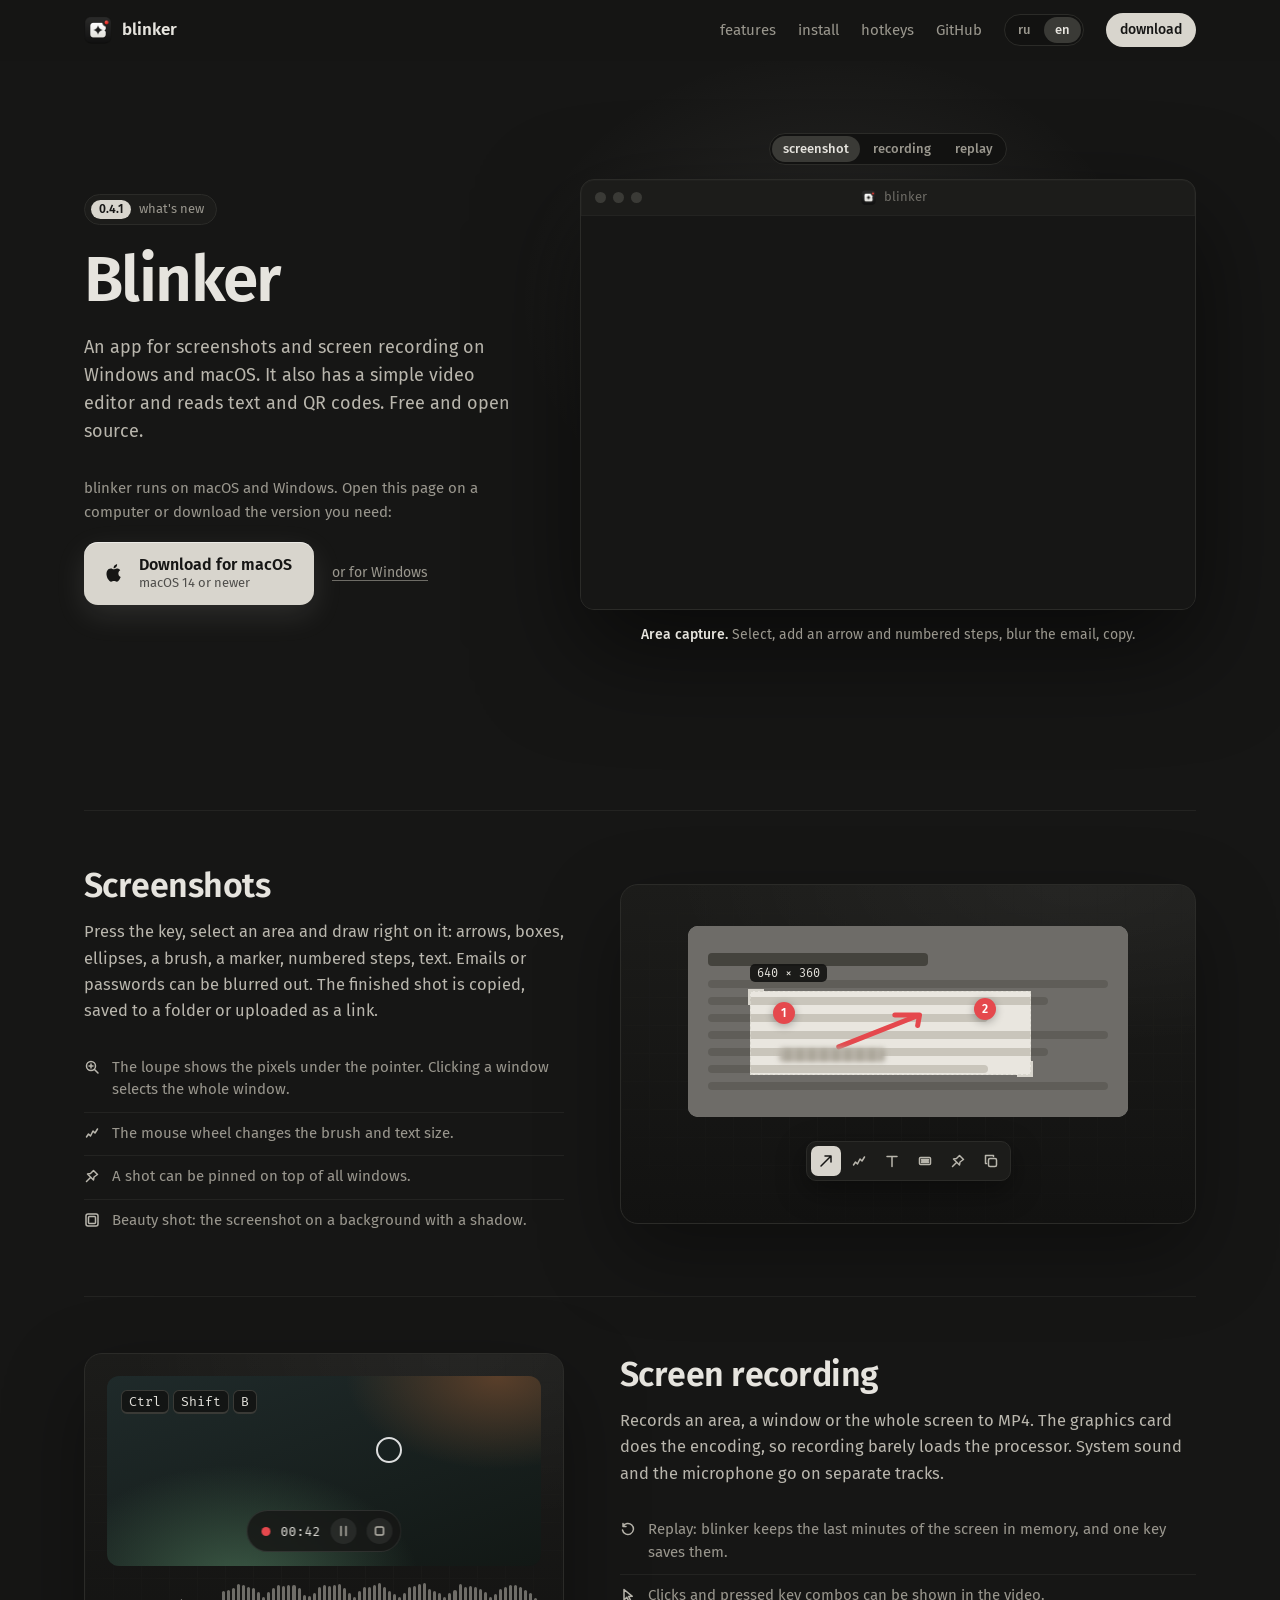
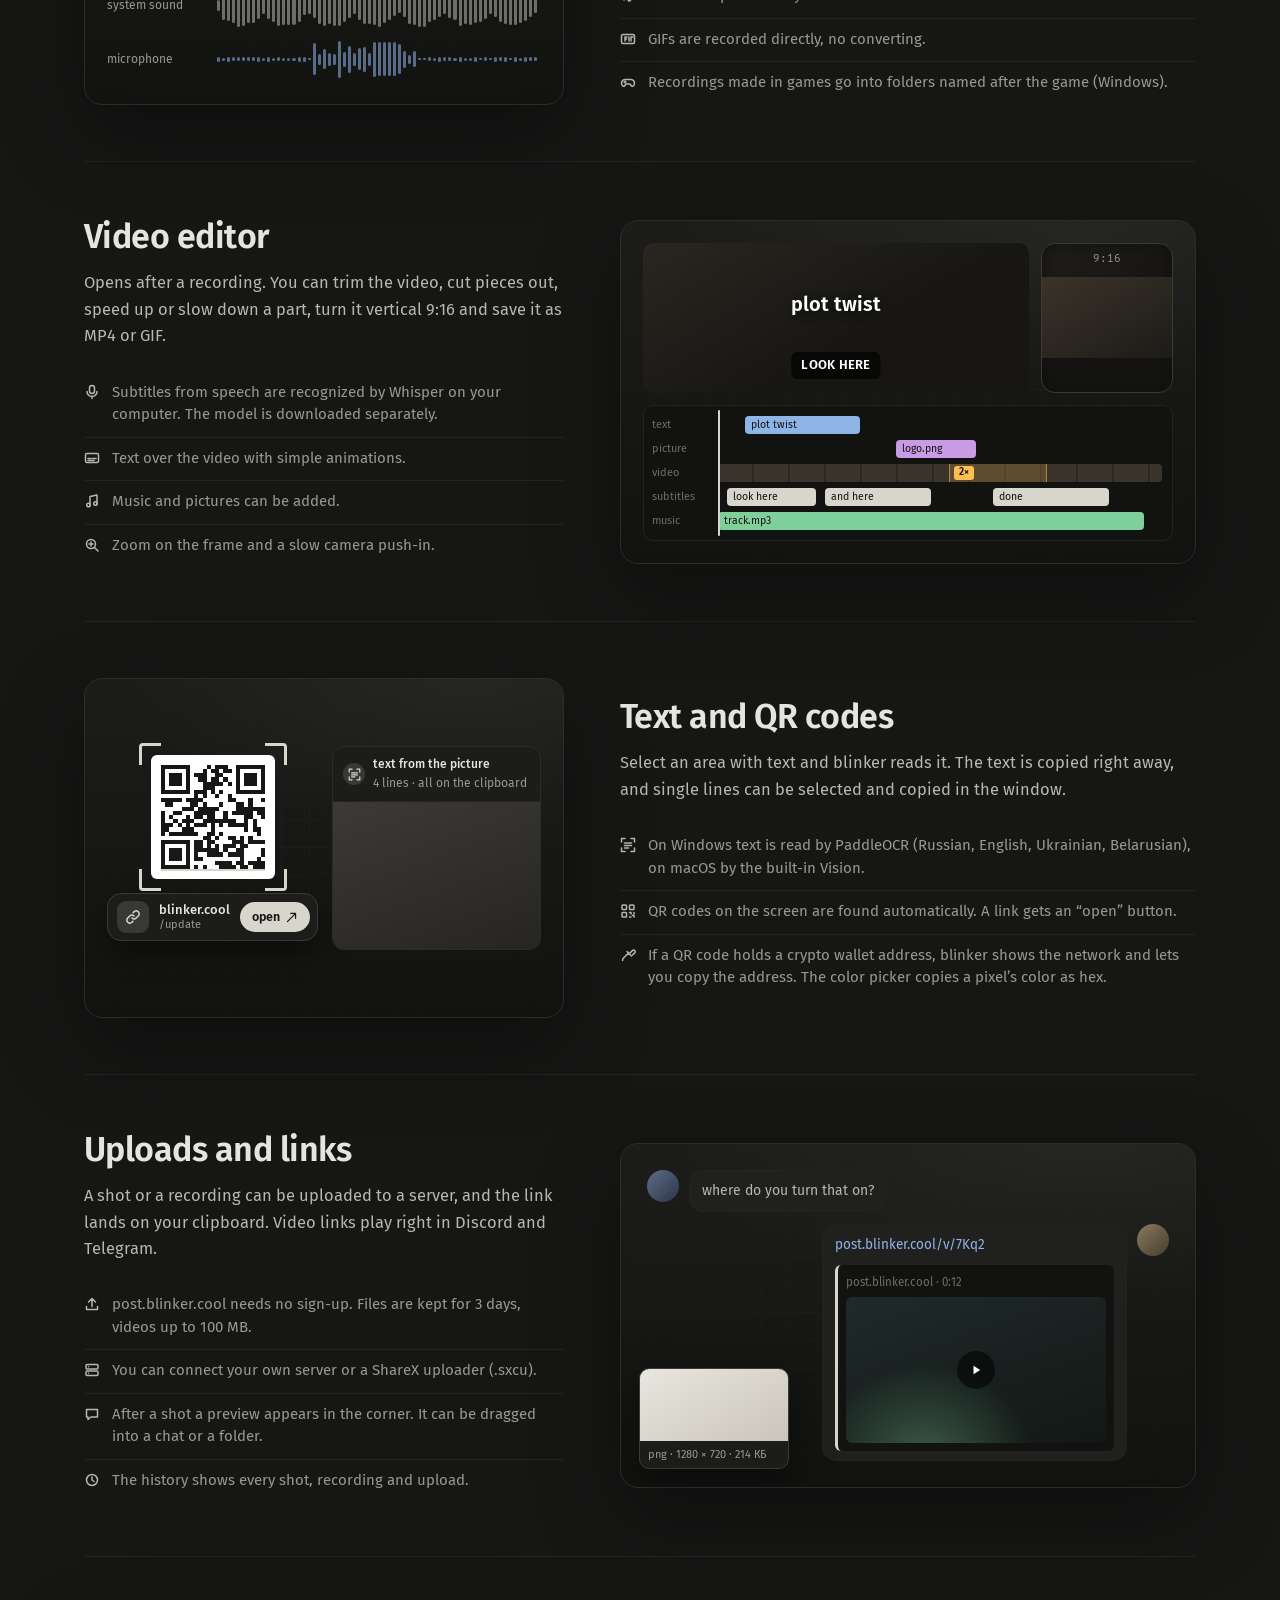
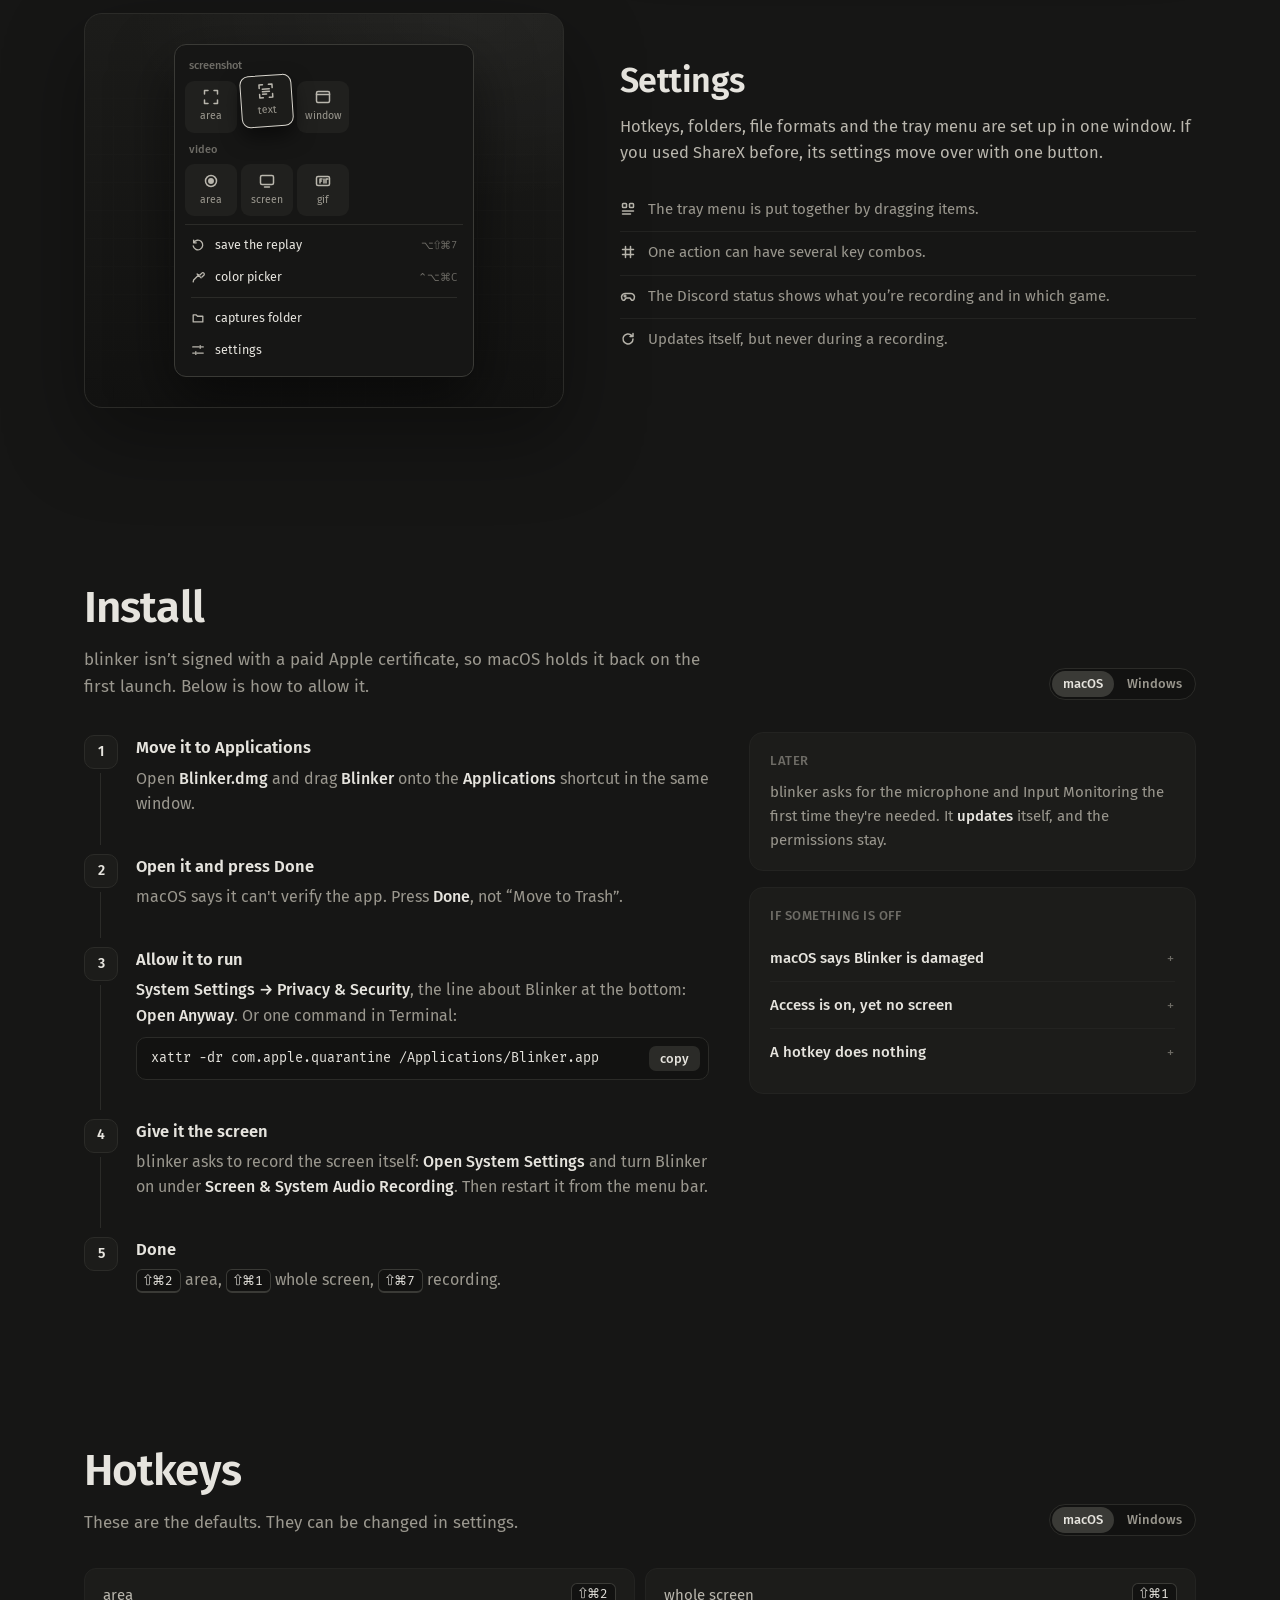
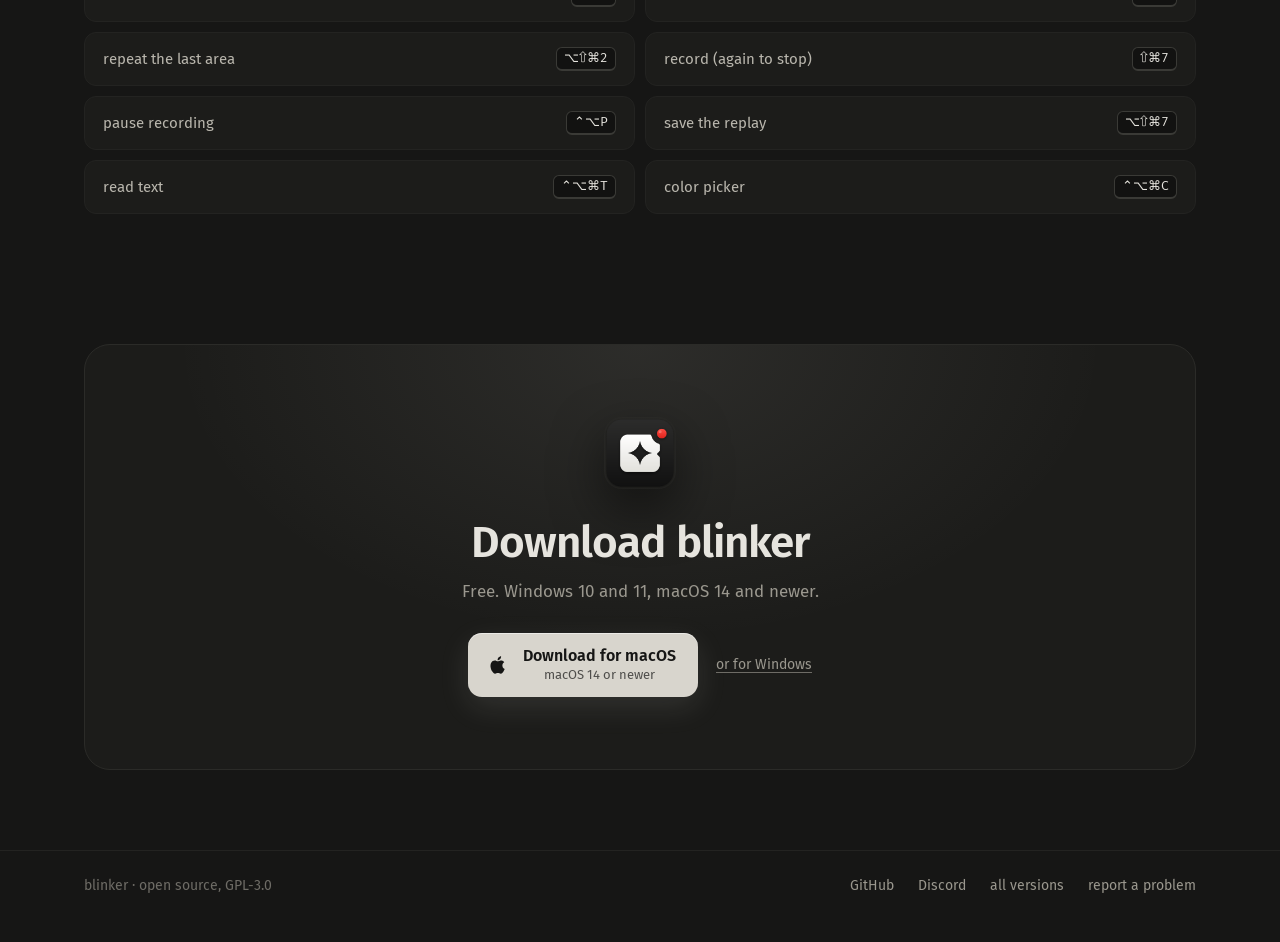
==== commit de052e7c: "site/testland: without the "what goes online" block Co-Authored-By: Claude Opus 5.5 <noreply@anthrop" ====
--- a/site/testland/index.html
+++ b/site/testland/index.html
@@ -684,15 +684,6 @@
           </div>
         </div>
       </article>
-
-      <div class="band up">
-        <h2 data-t="priv_h">Что уходит в интернет</h2>
-        <div class="cols">
-          <div><b><svg class="i"><use href="#i-lock"/></svg><span data-t="priv1_h">Файлы</span></b><p data-t="priv1">Снимки и записи сохраняются только у тебя в папке. В интернет файл попадает, только если нажать «загрузить».</p></div>
-          <div><b><svg class="i"><use href="#i-scan"/></svg><span data-t="priv2_h">Распознавание</span></b><p data-t="priv2">Текст и речь распознаются на компьютере. Модели скачиваются один раз, по кнопке.</p></div>
-          <div><b><svg class="i"><use href="#i-code"/></svg><span data-t="priv3_h">Код</span></b><p data-t="priv3">Исходники открыты на GitHub под лицензией GPL-3.0.</p></div>
-        </div>
-      </div>
     </div>
   </section>
 
@@ -902,13 +893,6 @@
       v_t_pick: "color picker",
       v_t_folder: "captures folder",
       v_t_settings: "settings",
-      priv_h: "What goes online",
-      priv1_h: "Files",
-      priv1: "Shots and recordings are saved only in your folder. A file goes online only if you press “upload”.",
-      priv2_h: "Recognition",
-      priv2: "Text and speech are recognized on your computer. The models are downloaded once, when you ask.",
-      priv3_h: "Code",
-      priv3: "The source is on GitHub under GPL-3.0.",
       inst_h: "Install",
       mac_sub: "blinker isn’t signed with a paid Apple certificate, so macOS holds it back on the first launch. Below is how to allow it.",
       win_sub: "One file, no installer.",
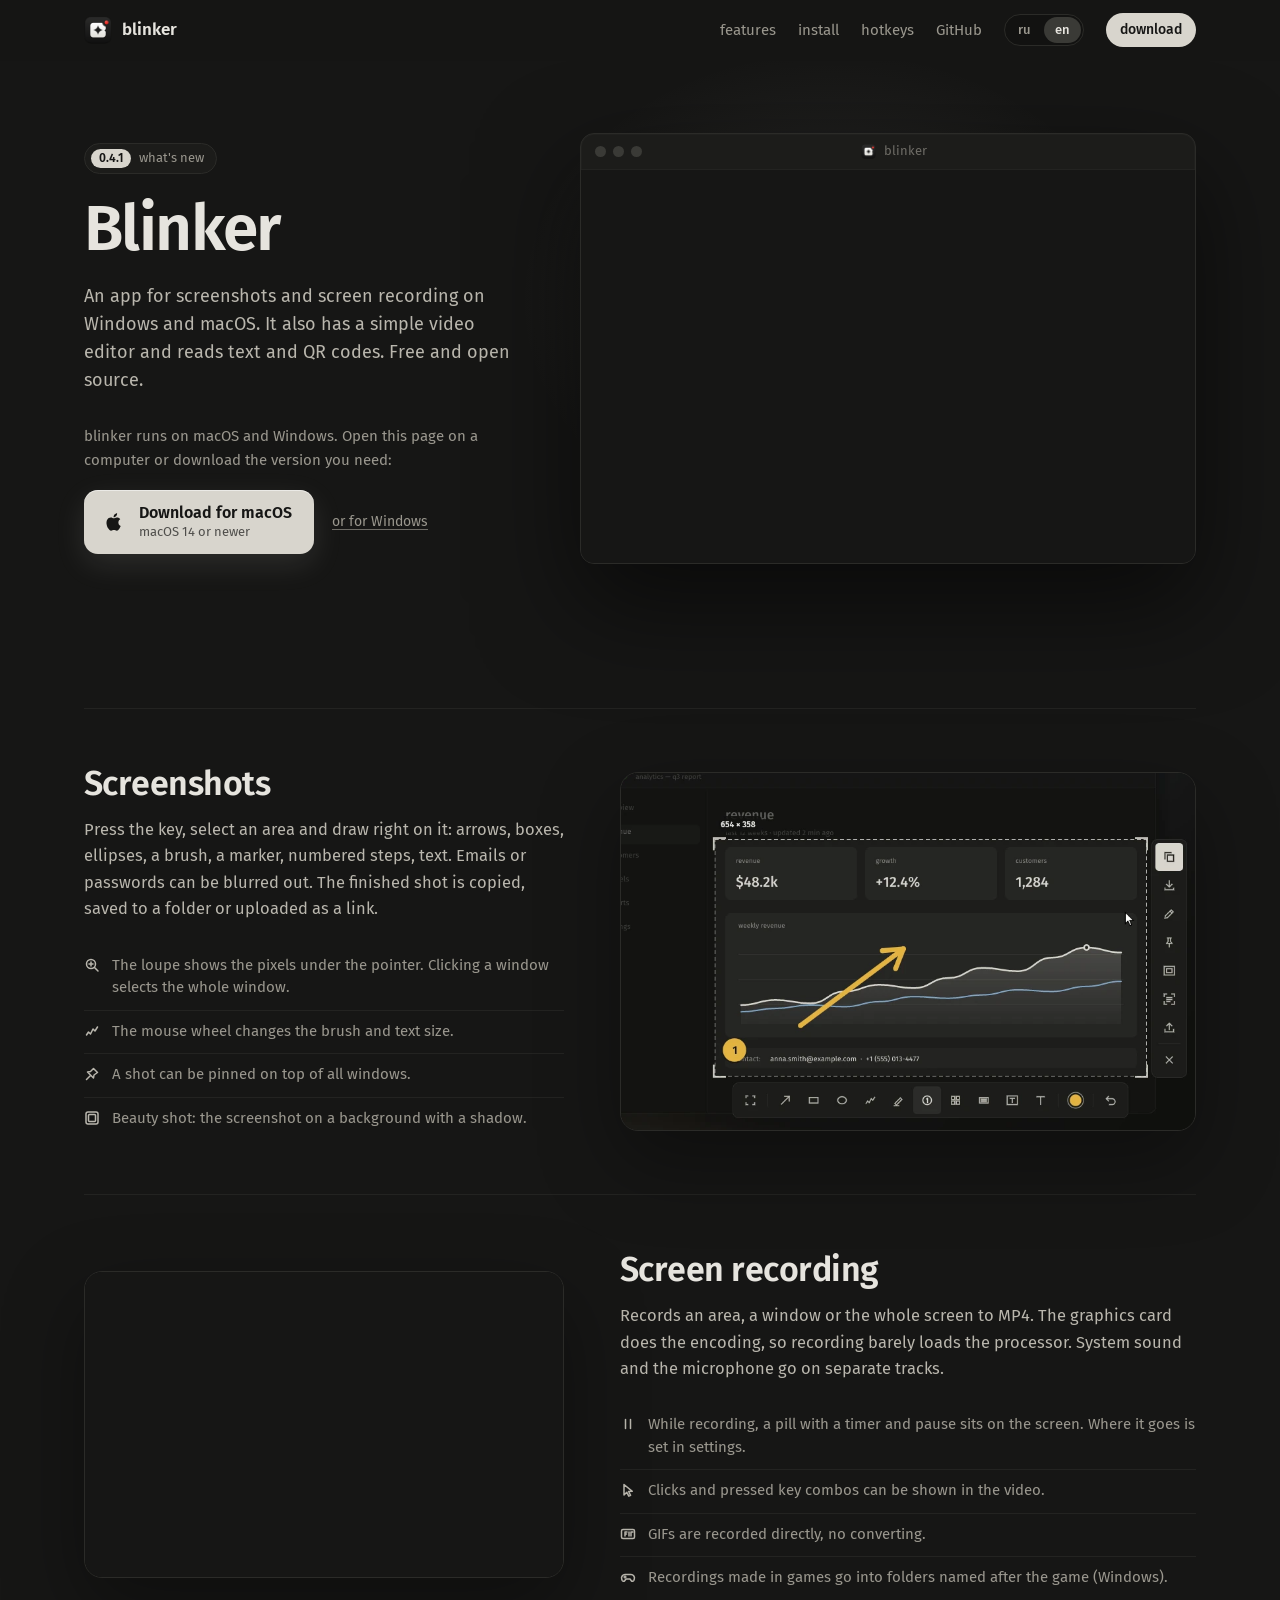
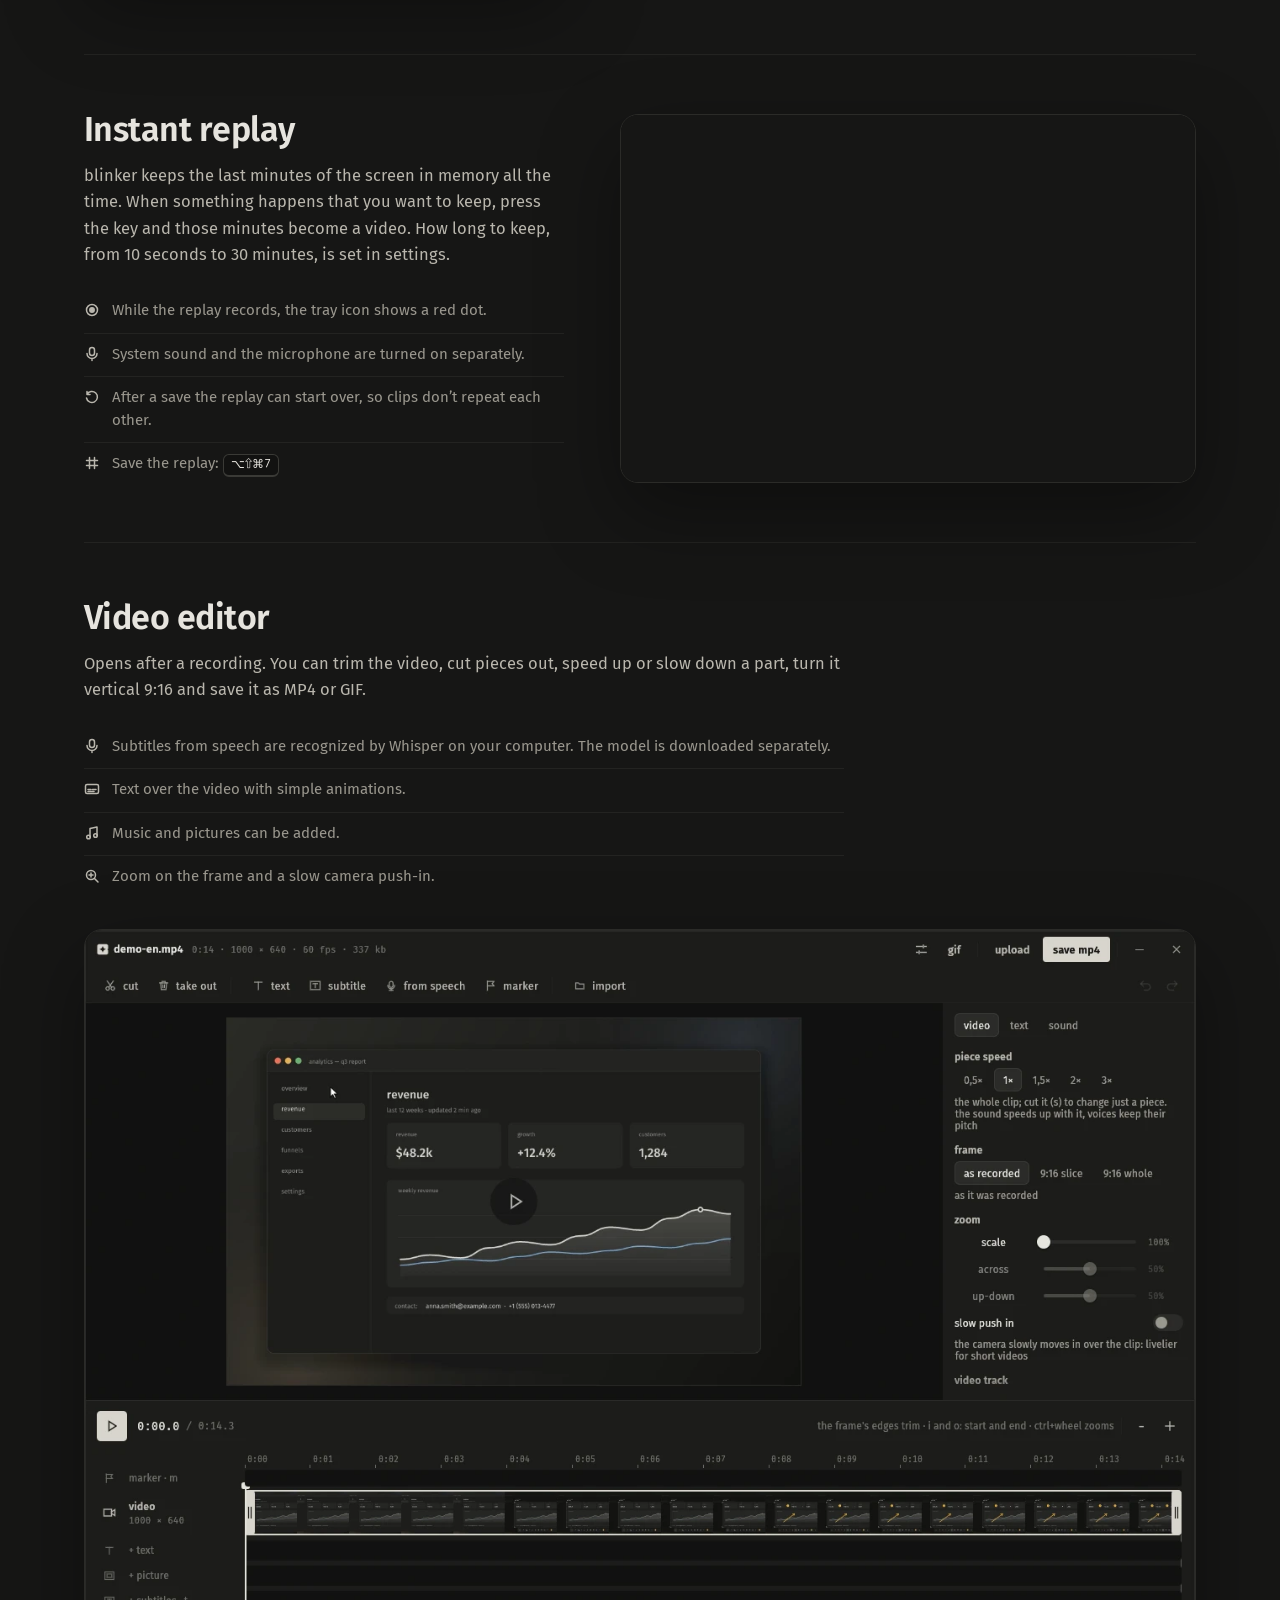
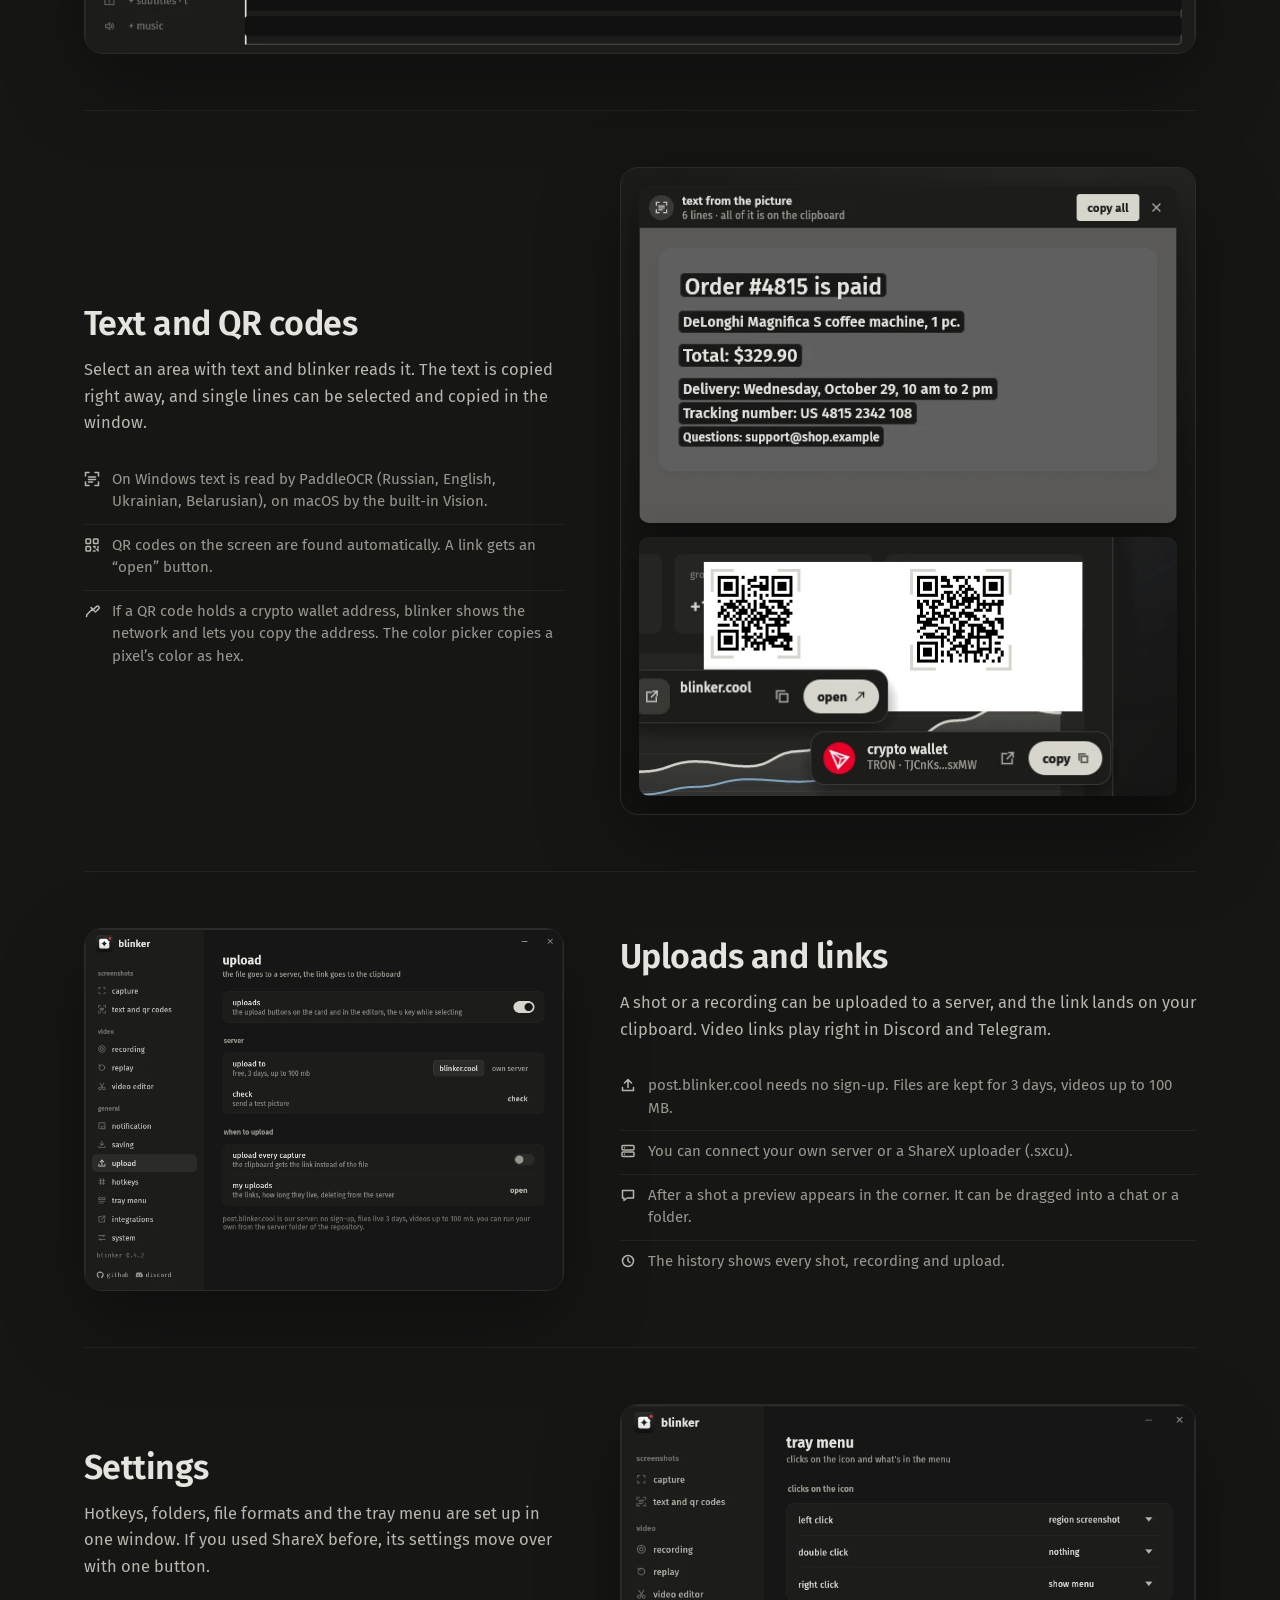
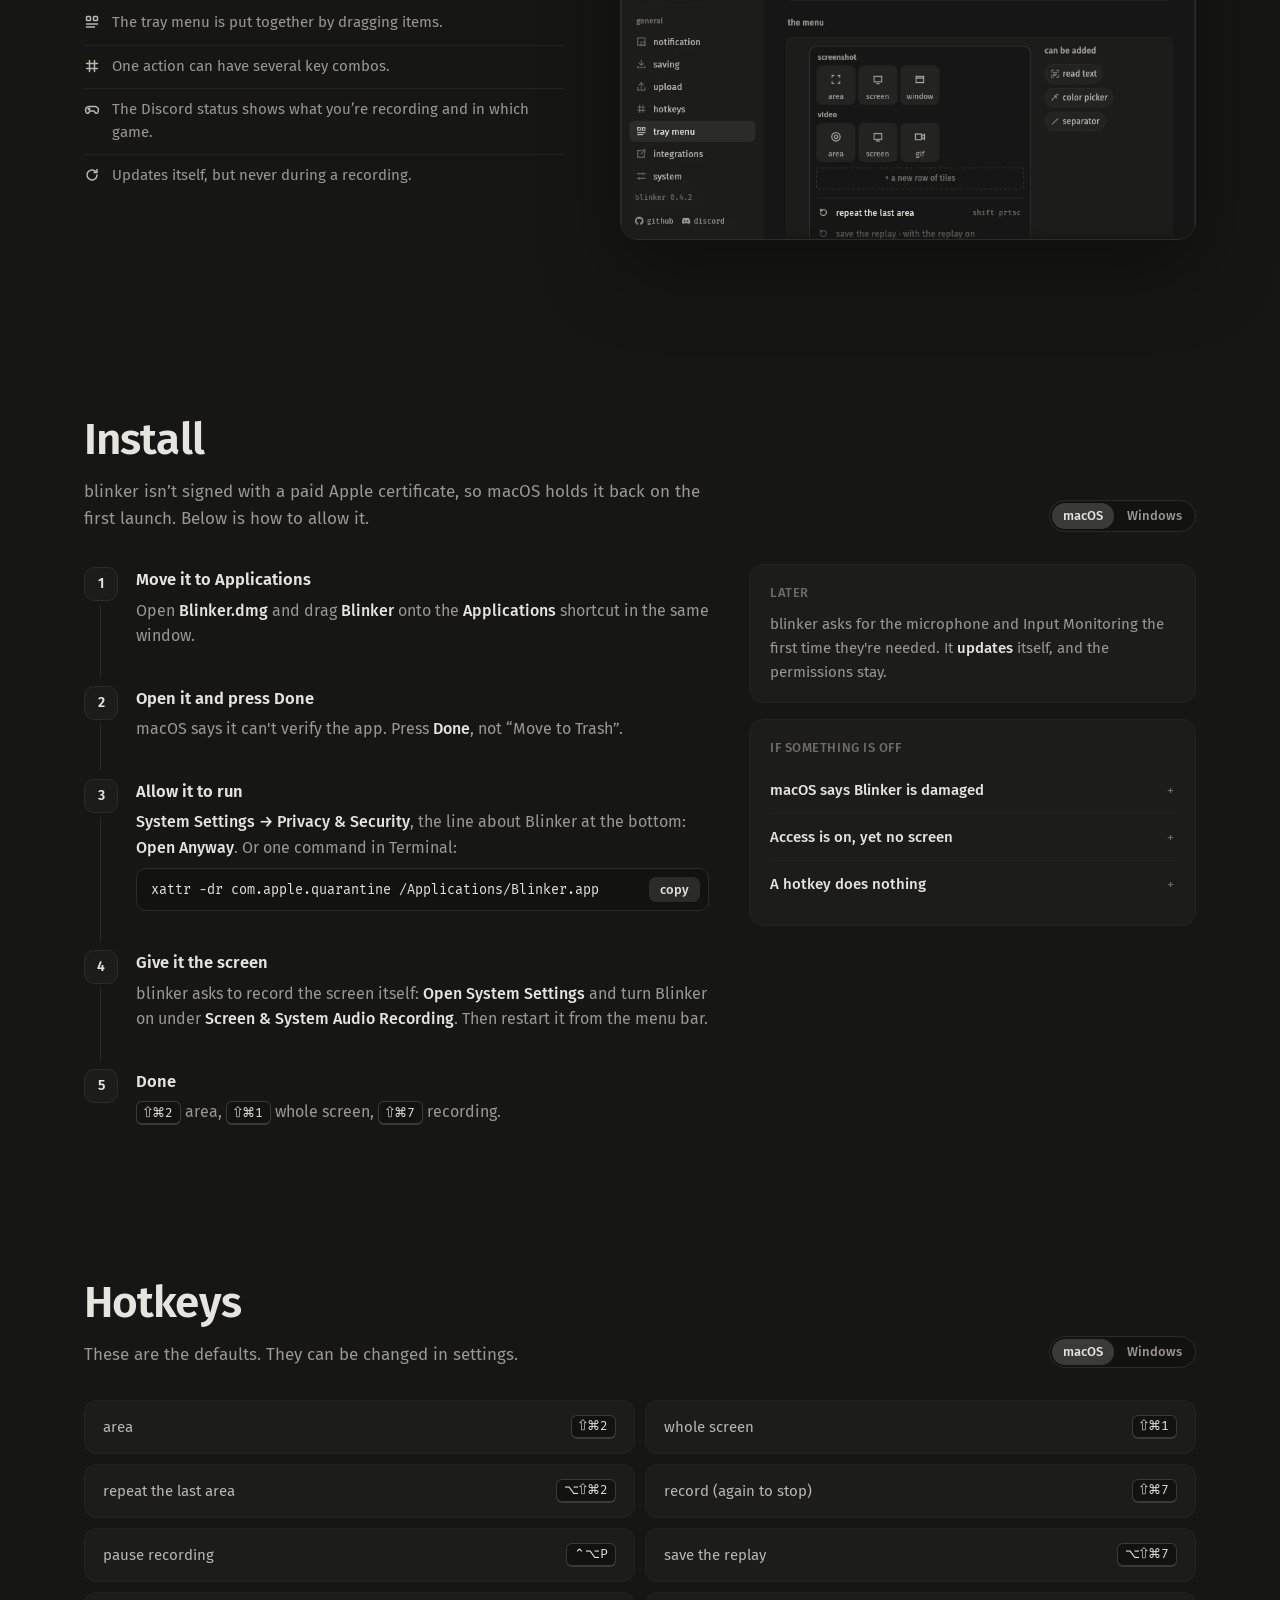
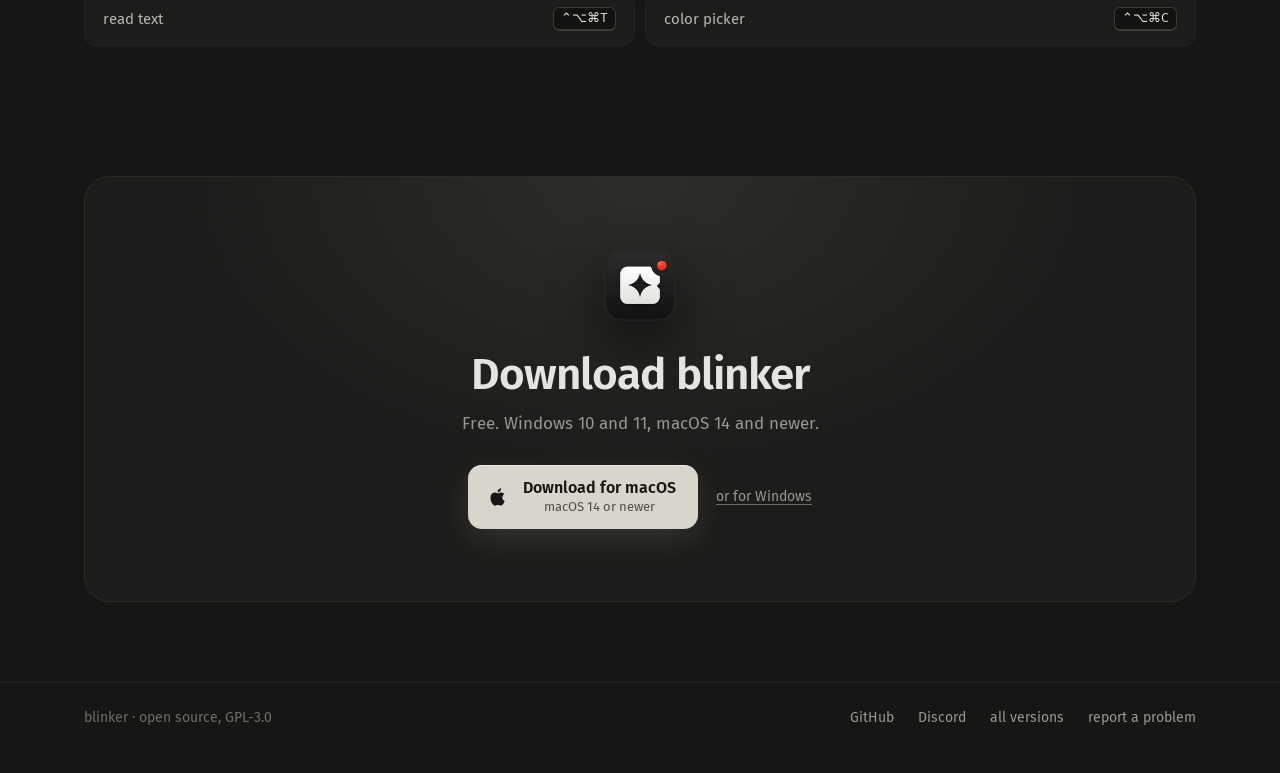
==== commit caa11c4c: "site/testland: real pictures of blinker instead of drawings; instant replay on its own Each part sho" ====
--- a/site/testland/index.html
+++ b/site/testland/index.html
@@ -178,6 +178,9 @@
 /* a category: its words on one side, its picture on the other */
 .cat { display: grid; grid-template-columns: minmax(0, 5fr) minmax(0, 6fr); gap: 56px; align-items: center; padding: 56px 0; border-top: 1px solid var(--line-soft); scroll-margin-top: 70px; }
 .cat:nth-of-type(even) .words { order: 2; }
+/* a wide window (the video editor): its words above, the picture across */
+.cat.wide { grid-template-columns: minmax(0, 1fr); gap: 32px; }
+.cat.wide .words { order: 0; max-width: 760px; }
 @media (max-width: 900px) { .cat { grid-template-columns: minmax(0, 1fr); gap: 28px; } .cat:nth-of-type(even) .words { order: 0; } }
 .num { font-family: "Fira Mono", monospace; font-size: 13px; color: var(--faint); display: flex; align-items: center; gap: 10px; margin-bottom: 14px; }
 .num i { width: 8px; height: 8px; border-radius: 50%; }
@@ -206,6 +209,14 @@
 }
 .stage > * { position: relative; z-index: 1; }
 .tag { position: absolute; z-index: 2; font-size: 12px; color: var(--dim); background: rgba(22, 22, 21, .8); border: 1px solid var(--line); border-radius: 999px; padding: 2px 10px; }
+
+/* real pictures of blinker: windows grabbed, the demo's frames and videos */
+.stage.media { min-height: 0; padding: 0; background: var(--canvas); }
+.stage.media::after { display: none; }
+.stage.media img, .stage.media video { display: block; width: 100%; height: auto; }
+.stage.media video { aspect-ratio: 1000 / 640; background: var(--bg); }
+.stage.pair { display: grid; gap: 14px; padding: 18px; background: radial-gradient(120% 80% at 80% 0%, rgba(255, 255, 255, .045), transparent 60%), linear-gradient(180deg, var(--panel), var(--canvas)); }
+.stage.pair img { border-radius: 10px; box-shadow: 0 14px 40px rgba(0, 0, 0, .45); }
 
 /* 01: a selection over a page, the tools under it */
 .v-shot { display: grid; place-items: center; padding: 36px 28px; }
@@ -490,13 +501,6 @@
       </div>
 
       <figure class="reel">
-        <div class="tabs">
-          <div class="seg" role="group" aria-label="demo">
-            <button type="button" data-demo="0" data-t="tab_shot">снимок</button>
-            <button type="button" data-demo="1" data-t="tab_rec">запись</button>
-            <button type="button" data-demo="2" data-t="tab_replay">повтор</button>
-          </div>
-        </div>
         <div class="window">
           <div class="bar">
             <span class="lights"><i></i><i></i><i></i></span>
@@ -506,11 +510,6 @@
             <video id="demo" src="../assets/demo-ru.mp4?v=__V__" width="1000" height="640" autoplay muted loop playsinline preload="auto"></video>
           </div>
         </div>
-        <figcaption>
-          <span data-cap="0"><b data-t="cap_shot_h">Снимок области.</b> <span data-t="cap_shot">Выделил, поставил стрелку и номера шагов, размыл почту, скопировал.</span></span>
-          <span data-cap="1" hidden><b data-t="cap_rec_h">Запись экрана.</b> <span data-t="cap_rec">Выделил область, записал с таймером, остановил. Видео сохранилось в папку.</span></span>
-          <span data-cap="2" hidden><b data-t="cap_replay_h">Повтор.</b> <span data-t="cap_replay">Нажал</span> <kbd class="only-mac">⌥⇧⌘7</kbd><kbd class="only-win">Ctrl+Alt+PrtSc</kbd><span data-t="cap_replay2">, и последние секунды экрана сохранились в видео.</span></span>
-        </figcaption>
       </figure>
     </div>
   </div>
@@ -531,26 +530,7 @@
             <li><svg class="i"><use href="#i-frame"/></svg><span data-t="c1_l4">Красивый снимок: скриншот на фоне с тенью.</span></li>
           </ul>
         </div>
-        <div class="stage v-shot" aria-hidden="true">
-          <div class="page">
-            <i class="h"></i><i></i><i class="m"></i><i class="s"></i><i></i><i class="m"></i><i class="s"></i><i></i>
-            <div class="sel">
-              <span class="size mono">640 × 360</span>
-              <svg viewBox="0 0 100 100" preserveAspectRatio="none"><path d="M5 90 L88 14" stroke="#e5484d" stroke-width="5" vector-effect="non-scaling-stroke" fill="none" stroke-linecap="round"/><path d="M64 12 L90 12 L88 38" stroke="#e5484d" stroke-width="5" vector-effect="non-scaling-stroke" fill="none" stroke-linecap="round" stroke-linejoin="round"/></svg>
-              <span class="step" style="left:8%;top:12%">1</span>
-              <span class="step" style="left:80%;top:8%">2</span>
-              <span class="blur"></span>
-            </div>
-          </div>
-          <div class="tools">
-            <span class="on"><svg class="i"><use href="#i-arrow"/></svg></span>
-            <span><svg class="i"><use href="#i-pen"/></svg></span>
-            <span><svg class="i"><use href="#i-text"/></svg></span>
-            <span><svg class="i"><use href="#i-blur"/></svg></span>
-            <span><svg class="i"><use href="#i-pin"/></svg></span>
-            <span><svg class="i"><use href="#i-copy"/></svg></span>
-          </div>
-        </div>
+        <div class="stage media"><img data-img="shot" alt="" loading="lazy" decoding="async"></div>
       </article>
 
       <!-- 02 -->
@@ -559,27 +539,31 @@
           <h3 data-t="c2_h">Запись экрана</h3>
           <p data-t="c2">Записывает область, окно или весь экран в MP4. Кодирует видеокарта, поэтому запись почти не нагружает процессор. Звук системы и микрофон пишутся на разные дорожки.</p>
           <ul class="list">
-            <li><svg class="i"><use href="#i-repeat"/></svg><span data-t="c2_l1">Повтор: blinker держит в памяти последние минуты экрана, сохранить их можно одной клавишей.</span></li>
+            <li><svg class="i"><use href="#i-pause"/></svg><span data-t="c2_l1">Во время записи на экране плашка с таймером и паузой. Где она стоит, выбирается в настройках.</span></li>
             <li><svg class="i"><use href="#i-mouse"/></svg><span data-t="c2_l2">В видео можно показывать клики и нажатые сочетания клавиш.</span></li>
             <li><svg class="i"><use href="#i-gif"/></svg><span data-t="c2_l3">GIF записывается сразу, без конвертации.</span></li>
             <li><svg class="i"><use href="#i-game"/></svg><span data-t="c2_l4">Записи из игр сами раскладываются по папкам с названием игры (Windows).</span></li>
           </ul>
         </div>
-        <div class="stage v-video" aria-hidden="true">
-          <div class="game">
-            <div class="keys"><kbd>Ctrl</kbd><kbd>Shift</kbd><kbd>B</kbd></div>
-            <span class="click"></span>
-            <div class="hud"><span class="rec"></span><span>00:42</span><span class="b"><svg class="i"><use href="#i-pause"/></svg></span><span class="b"><svg class="i"><use href="#i-stop"/></svg></span></div>
-          </div>
-          <div class="tracks">
-            <div class="track"><span data-t="v_sys">звук системы</span><div class="wave" data-wave="1"></div></div>
-            <div class="track"><span data-t="v_mic">микрофон</span><div class="wave" data-wave="2"></div></div>
-          </div>
-        </div>
+        <div class="stage media"><video data-video="record" muted loop playsinline preload="none"></video></div>
       </article>
 
+      <article class="cat up" id="c-replay">
+        <div class="words">
+          <h3 data-t="c7_h">Мгновенный повтор</h3>
+          <p data-t="c7">blinker постоянно держит в памяти последние минуты экрана. Если произошло что-то, что хочется сохранить, нажимаешь клавишу, и эти минуты становятся видео. Сколько хранить, от 10 секунд до 30 минут, задаётся в настройках.</p>
+          <ul class="list">
+            <li><svg class="i"><use href="#i-rec"/></svg><span data-t="c7_l1">Пока повтор пишется, на значке в трее горит красная точка.</span></li>
+            <li><svg class="i"><use href="#i-mic"/></svg><span data-t="c7_l2">Звук системы и микрофон включаются отдельно.</span></li>
+            <li><svg class="i"><use href="#i-repeat"/></svg><span data-t="c7_l3">После сохранения повтор может начинаться заново, чтобы клипы не повторяли друг друга.</span></li>
+            <li><svg class="i"><use href="#i-keys"/></svg><span><span data-t="c7_l4">Сохранить повтор:</span> <kbd class="only-win">Ctrl+Alt+PrtSc</kbd><kbd class="only-mac">⌥⇧⌘7</kbd></span></li>
+          </ul>
+        </div>
+        <div class="stage media"><video data-video="replay" muted loop playsinline preload="none"></video></div>
+      </article>
+
       <!-- 03 -->
-      <article class="cat up" id="c-edit">
+      <article class="cat wide up" id="c-edit">
         <div class="words">
           <h3 data-t="c3_h">Редактор видео</h3>
           <p data-t="c3">Открывается после записи. В нём можно обрезать видео, вырезать куски, ускорить или замедлить часть, перевести в вертикальный формат 9:16 и сохранить в MP4 или GIF.</p>
@@ -590,20 +574,7 @@
             <li><svg class="i"><use href="#i-zoom"/></svg><span data-t="c3_l4">Приближение кадра и плавный наезд камеры.</span></li>
           </ul>
         </div>
-        <div class="stage v-edit" aria-hidden="true">
-          <div class="preview">
-            <div class="frame"><span class="t" data-t="v_title">вот это поворот</span><span class="cap" data-t="v_cap">СМОТРИ СЮДА</span></div>
-            <div class="phone"><b>9:16</b><span></span></div>
-          </div>
-          <div class="timeline" id="tl">
-            <div class="lane"><span class="n" data-t="v_l_text">текст</span><span class="blk" style="left:6%;width:26%;background:var(--blue)" data-t="v_title">вот это поворот</span></div>
-            <div class="lane"><span class="n" data-t="v_l_pic">картинка</span><span class="blk" style="left:40%;width:18%;background:var(--violet)">logo.png</span></div>
-            <div class="lane"><span class="n" data-t="v_l_video">видео</span><span class="strip"></span><span class="speed"><b>2×</b></span></div>
-            <div class="lane"><span class="n" data-t="v_l_sub">субтитры</span><span class="blk" style="left:2%;width:20%;background:var(--accent)" data-t="v_s1">смотри сюда</span><span class="blk" style="left:24%;width:24%;background:var(--accent)" data-t="v_s2">и вот тут</span><span class="blk" style="left:62%;width:26%;background:var(--accent)" data-t="v_s3">готово</span></div>
-            <div class="lane"><span class="n" data-t="v_l_music">музыка</span><span class="blk" style="left:0;width:96%;background:var(--green)">track.mp3</span></div>
-            <span class="playhead"></span>
-          </div>
-        </div>
+        <div class="stage media"><img data-img="editor" alt="" loading="lazy" decoding="async"></div>
       </article>
 
       <!-- 04 -->
@@ -617,16 +588,7 @@
             <li><svg class="i"><use href="#i-pipette"/></svg><span data-t="c4_l3">Если в QR-коде адрес криптокошелька, blinker покажет сеть и даст скопировать адрес. Пипетка копирует цвет пикселя в hex.</span></li>
           </ul>
         </div>
-        <div class="stage v-read" aria-hidden="true">
-          <div class="qrbox">
-            <div class="qr"><svg id="qr" viewBox="0 0 25 25" shape-rendering="crispEdges"></svg><span class="br"><i></i><i></i><i></i><i></i></span><span class="sweep"></span></div>
-            <div class="qrcard"><span class="tile"><svg class="i"><use href="#i-link"/></svg></span><span class="w"><b>blinker.cool</b><span>/update</span></span><span class="go"><span data-t="v_go">перейти</span><svg class="i" style="width:13px;height:13px"><use href="#i-arrow"/></svg></span></div>
-          </div>
-          <div class="ocr">
-            <div class="head"><span class="dot"><svg class="i" style="width:13px;height:13px"><use href="#i-scan"/></svg></span><span><b data-t="v_ocr_h">текст с картинки</b><br><span data-t="v_ocr_s">4 строки · всё уже в буфере</span></span></div>
-            <div class="pic"><span data-t="v_o1">Заказ №4815 оплачен</span><span data-t="v_o2">Итого: 12 990 ₽</span><span>support@shop.example</span><span data-t="v_o3">Доставка в среду</span></div>
-          </div>
-        </div>
+        <div class="stage media pair"><img data-img="ocr" alt="" loading="lazy" decoding="async"><img data-img="qr" alt="" loading="lazy" decoding="async"></div>
       </article>
 
       <!-- 05 -->
@@ -641,11 +603,7 @@
             <li><svg class="i"><use href="#i-history"/></svg><span data-t="c5_l4">В истории видны все снимки, записи и загрузки.</span></li>
           </ul>
         </div>
-        <div class="stage v-share" aria-hidden="true">
-          <div class="msg"><span class="ava"></span><div class="bubble" data-t="v_m1">покажи, где у тебя это включается?</div></div>
-          <div class="msg me"><span class="ava"></span><div class="bubble"><a href="#" tabindex="-1">post.blinker.cool/v/7Kq2</a><div class="embed"><small>post.blinker.cool · 0:12</small><div class="vid"></div></div></div></div>
-          <div class="toast"><div class="img"></div><span>png · 1280 × 720 · 214 КБ</span></div>
-        </div>
+        <div class="stage media"><img data-img="upload" alt="" loading="lazy" decoding="async"></div>
       </article>
 
       <!-- 06 -->
@@ -660,29 +618,7 @@
             <li><svg class="i"><use href="#i-update"/></svg><span data-t="c6_l4">Обновляется сам, но не во время записи.</span></li>
           </ul>
         </div>
-        <div class="stage v-tray" aria-hidden="true">
-          <div class="menu">
-            <h6 data-t="v_t_shot">скриншот</h6>
-            <div class="mt">
-              <span><svg class="i"><use href="#i-region"/></svg><small data-t="v_t_area">область</small></span>
-              <span class="drag"><svg class="i"><use href="#i-scan"/></svg><small data-t="v_t_text">текст</small></span>
-              <span><svg class="i"><use href="#i-window"/></svg><small data-t="v_t_win">окно</small></span>
-            </div>
-            <h6 data-t="v_t_video">видео</h6>
-            <div class="mt">
-              <span><svg class="i"><use href="#i-rec"/></svg><small data-t="v_t_area">область</small></span>
-              <span><svg class="i"><use href="#i-screen"/></svg><small data-t="v_t_screen">экран</small></span>
-              <span><svg class="i"><use href="#i-gif"/></svg><small>gif</small></span>
-            </div>
-            <div class="ml">
-              <div><svg class="i"><use href="#i-repeat"/></svg><span data-t="v_t_replay">сохранить повтор</span><em class="only-win">Ctrl+Alt+PrtSc</em><em class="only-mac">⌥⇧⌘7</em></div>
-              <div><svg class="i"><use href="#i-pipette"/></svg><span data-t="v_t_pick">пипетка</span><em class="only-win">Ctrl+Alt+C</em><em class="only-mac">⌃⌥⌘C</em></div>
-              <hr>
-              <div><svg class="i"><use href="#i-folder"/></svg><span data-t="v_t_folder">папка со снимками</span></div>
-              <div><svg class="i"><use href="#i-settings"/></svg><span data-t="v_t_settings">настройки</span></div>
-            </div>
-          </div>
-        </div>
+        <div class="stage media"><img data-img="tray" alt="" loading="lazy" decoding="async"></div>
       </article>
     </div>
   </section>
@@ -813,16 +749,6 @@
       dl_win_meta: "Windows 10 / 11 · one .exe",
       other_win: "or for Windows",
       other_mac: "or for macOS",
-      tab_shot: "screenshot",
-      tab_rec: "recording",
-      tab_replay: "replay",
-      cap_shot_h: "Area capture.",
-      cap_shot: "Select, add an arrow and numbered steps, blur the email, copy.",
-      cap_rec_h: "Screen recording.",
-      cap_rec: "Select an area, record with a timer, stop. The video is saved to the folder.",
-      cap_replay_h: "Instant replay.",
-      cap_replay: "Press",
-      cap_replay2: ", and the last seconds of the screen are saved as a video.",
       c1_k: "screenshots",
       c2_k: "video",
       c3_k: "video editor",
@@ -837,62 +763,39 @@
       c1_l4: "Beauty shot: the screenshot on a background with a shadow.",
       c2_h: "Screen recording",
       c2: "Records an area, a window or the whole screen to MP4. The graphics card does the encoding, so recording barely loads the processor. System sound and the microphone go on separate tracks.",
-      c2_l1: "Replay: blinker keeps the last minutes of the screen in memory, and one key saves them.",
+      c2_l1: "While recording, a pill with a timer and pause sits on the screen. Where it goes is set in settings.",
       c2_l2: "Clicks and pressed key combos can be shown in the video.",
       c2_l3: "GIFs are recorded directly, no converting.",
       c2_l4: "Recordings made in games go into folders named after the game (Windows).",
-      v_sys: "system sound",
-      v_mic: "microphone",
+      c7_h: "Instant replay",
+      c7: "blinker keeps the last minutes of the screen in memory all the time. When something happens that you want to keep, press the key and those minutes become a video. How long to keep, from 10 seconds to 30 minutes, is set in settings.",
+      c7_l1: "While the replay records, the tray icon shows a red dot.",
+      c7_l2: "System sound and the microphone are turned on separately.",
+      c7_l3: "After a save the replay can start over, so clips don’t repeat each other.",
+      c7_l4: "Save the replay:",
       c3_h: "Video editor",
       c3: "Opens after a recording. You can trim the video, cut pieces out, speed up or slow down a part, turn it vertical 9:16 and save it as MP4 or GIF.",
       c3_l1: "Subtitles from speech are recognized by Whisper on your computer. The model is downloaded separately.",
       c3_l2: "Text over the video with simple animations.",
       c3_l3: "Music and pictures can be added.",
       c3_l4: "Zoom on the frame and a slow camera push-in.",
-      v_title: "plot twist",
-      v_cap: "LOOK HERE",
-      v_l_text: "text",
-      v_l_pic: "picture",
-      v_l_video: "video",
-      v_l_sub: "subtitles",
-      v_l_music: "music",
-      v_s1: "look here",
-      v_s2: "and here",
-      v_s3: "done",
       c4_h: "Text and QR codes",
       c4: "Select an area with text and blinker reads it. The text is copied right away, and single lines can be selected and copied in the window.",
       c4_l1: "On Windows text is read by PaddleOCR (Russian, English, Ukrainian, Belarusian), on macOS by the built-in Vision.",
       c4_l2: "QR codes on the screen are found automatically. A link gets an “open” button.",
       c4_l3: "If a QR code holds a crypto wallet address, blinker shows the network and lets you copy the address. The color picker copies a pixel’s color as hex.",
-      v_go: "open",
-      v_ocr_h: "text from the picture",
-      v_ocr_s: "4 lines · all on the clipboard",
-      v_o1: "Order #4815 is paid",
-      v_o2: "Total: $129.90",
-      v_o3: "Delivery on Wednesday",
       c5_h: "Uploads and links",
       c5: "A shot or a recording can be uploaded to a server, and the link lands on your clipboard. Video links play right in Discord and Telegram.",
       c5_l1: "post.blinker.cool needs no sign-up. Files are kept for 3 days, videos up to 100 MB.",
       c5_l2: "You can connect your own server or a ShareX uploader (.sxcu).",
       c5_l3: "After a shot a preview appears in the corner. It can be dragged into a chat or a folder.",
       c5_l4: "The history shows every shot, recording and upload.",
-      v_m1: "where do you turn that on?",
       c6_h: "Settings",
       c6: "Hotkeys, folders, file formats and the tray menu are set up in one window. If you used ShareX before, its settings move over with one button.",
       c6_l1: "The tray menu is put together by dragging items.",
       c6_l2: "One action can have several key combos.",
       c6_l3: "The Discord status shows what you’re recording and in which game.",
       c6_l4: "Updates itself, but never during a recording.",
-      v_t_shot: "screenshot",
-      v_t_area: "area",
-      v_t_text: "text",
-      v_t_win: "window",
-      v_t_video: "video",
-      v_t_screen: "screen",
-      v_t_replay: "save the replay",
-      v_t_pick: "color picker",
-      v_t_folder: "captures folder",
-      v_t_settings: "settings",
       inst_h: "Install",
       mac_sub: "blinker isn’t signed with a paid Apple certificate, so macOS holds it back on the first launch. Below is how to allow it.",
       win_sub: "One file, no installer.",
@@ -965,10 +868,12 @@
   var noMacDemos = false;
   var lang, os, demo = 0, release = null;
   function t(k) { return (T[lang] && T[lang][k]) || RU[k] || ""; }
-  function demoSrc(d) {
+  // a video of the demo mode: this language, this system's look
+  function clipSrc(kind) {
     var mac = os === "mac" && !noMacDemos;
-    return "../assets/" + DEMOS[d] + "-" + lang + (mac ? "-mac" : "") + ".mp4?v=" + V;
+    return "../assets/" + kind + "-" + lang + (mac ? "-mac" : "") + ".mp4?v=" + V;
   }
+  function demoSrc(d) { return clipSrc(DEMOS[d]); }
 
   function pickLang() {
     try {
@@ -1001,8 +906,6 @@
     });
     document.querySelectorAll("[data-lang]").forEach(function (b) { b.setAttribute("aria-pressed", String(b.getAttribute("data-lang") === lang)); });
     document.querySelectorAll("button[data-os]").forEach(function (b) { b.setAttribute("aria-pressed", String(b.getAttribute("data-os") === os)); });
-    document.querySelectorAll("[data-demo]").forEach(function (b) { b.setAttribute("aria-pressed", String(+b.getAttribute("data-demo") === demo)); });
-    document.querySelectorAll("[data-cap]").forEach(function (el) { el.hidden = +el.getAttribute("data-cap") !== demo; });
     var video = document.getElementById("demo");
     var src = demoSrc(demo);
     if (video.getAttribute("src") !== src) {
@@ -1010,6 +913,7 @@
       var playing = video.play();
       if (playing && playing.catch) playing.catch(function () {});
     }
+    blockMedia();
     document.title = lang === "ru" ? "blinker · скриншоты, запись экрана и монтаж" : "blinker · screenshots, screen recording and editing";
     var a = release && release.assets && release.assets[ASSET[os]];
     var href = a ? a.url : "https://github.com/" + REPO + "/releases/latest/download/" + ASSET[os];
@@ -1049,55 +953,40 @@
     render();
   });
 
-  // the footage: ← → on the keyboard, a swipe on a phone
-  function step(d) { demo = (demo + d + DEMOS.length) % DEMOS.length; render(); }
-  document.addEventListener("keydown", function (e) {
-    if (e.altKey || e.ctrlKey || e.metaKey || /input|textarea|select/i.test(e.target.tagName)) return;
-    if (e.key === "ArrowLeft") step(-1);
-    else if (e.key === "ArrowRight") step(1);
-  });
-  var screen = document.getElementById("screen"), x0 = null;
-  screen.addEventListener("touchstart", function (e) { x0 = e.touches[0].clientX; }, { passive: true });
-  screen.addEventListener("touchend", function (e) {
-    if (x0 === null) return;
-    var dx = e.changedTouches[0].clientX - x0;
-    x0 = null;
-    if (Math.abs(dx) > 40) step(dx < 0 ? 1 : -1);
-  });
   document.getElementById("demo").addEventListener("error", function () {
     if (!noMacDemos && /-mac\.mp4/.test(this.getAttribute("src") || "")) { noMacDemos = true; render(); }
   });
 
-  // the pictures: sound waves and a QR code, drawn once
-  var seed = 7;
-  function rnd() { seed = (seed * 16807) % 2147483647; return seed / 2147483647; }
-  document.querySelectorAll("[data-wave]").forEach(function (w) {
-    var quiet = w.getAttribute("data-wave") === "2";
-    for (var i = 0; i < 64; i++) {
-      var bar = document.createElement("i");
-      var h = quiet ? (i > 18 && i < 40 ? 20 + rnd() * 60 : 4 + rnd() * 8) : 25 + Math.abs(Math.sin(i * .35)) * 55 + rnd() * 20;
-      bar.style.height = Math.min(100, h) + "%";
-      w.appendChild(bar);
-    }
-  });
-  (function qr() {
-    var svg = document.getElementById("qr"), n = 25, cells = "";
-    function finder(x, y) {
-      cells += '<path d="M' + x + ' ' + y + 'h7v7h-7z M' + (x + 1) + ' ' + (y + 1) + 'v5h5v-5z" fill-rule="evenodd"/>';
-      cells += '<rect x="' + (x + 2) + '" y="' + (y + 2) + '" width="3" height="3"/>';
-    }
-    finder(0, 0); finder(n - 7, 0); finder(0, n - 7);
-    for (var y = 0; y < n; y++) for (var x = 0; x < n; x++) {
-      var inFinder = (x < 8 && y < 8) || (x > n - 9 && y < 8) || (x < 8 && y > n - 9);
-      if (!inFinder && rnd() > .52) cells += '<rect x="' + x + '" y="' + y + '" width="1" height="1"/>';
-    }
-    svg.innerHTML = '<g fill="#161615">' + cells + "</g>";
-  })();
-  // the playhead runs the timeline's width
-  var tl = document.getElementById("tl");
-  function tlWidth() { tl.style.setProperty("--w", tl.clientWidth + "px"); }
-  tlWidth();
-  window.addEventListener("resize", tlWidth);
+  // the blocks' pictures: in this language; videos load and play once in view
+  function blockMedia() {
+    document.querySelectorAll("[data-img]").forEach(function (im) {
+      var src = "../assets/land/" + im.getAttribute("data-img") + "-" + lang + ".webp?v=" + V;
+      if (im.getAttribute("src") !== src) im.setAttribute("src", src);
+    });
+    document.querySelectorAll("[data-video]").forEach(function (v) {
+      var src = clipSrc(v.getAttribute("data-video"));
+      if (v.getAttribute("data-src") === src) return;
+      v.setAttribute("data-src", src);
+      if (v.getAttribute("src")) v.setAttribute("src", src);
+    });
+  }
+  if ("IntersectionObserver" in window) {
+    var vio = new IntersectionObserver(function (es) {
+      es.forEach(function (e) {
+        var v = e.target;
+        if (e.isIntersecting) {
+          if (v.getAttribute("src") !== v.getAttribute("data-src")) v.setAttribute("src", v.getAttribute("data-src"));
+          var pl = v.play();
+          if (pl && pl.catch) pl.catch(function () {});
+        } else {
+          v.pause();
+        }
+      });
+    }, { rootMargin: "200px 0px" });
+    document.querySelectorAll("[data-video]").forEach(function (v) { vio.observe(v); });
+  } else {
+    document.querySelectorAll("[data-video]").forEach(function (v) { v.setAttribute("src", v.getAttribute("data-src") || ""); v.autoplay = true; });
+  }
 
   // things come up as they scroll in; the header gets its line once scrolled
   if ("IntersectionObserver" in window) {
@@ -1117,15 +1006,6 @@
   if (!found) document.documentElement.setAttribute("data-away", "");
   render();
 
-  window.addEventListener("load", function () {
-    DEMOS.forEach(function (_, d) {
-      if (d === demo) return;
-      var l = document.createElement("link");
-      l.rel = "prefetch";
-      l.href = demoSrc(d);
-      document.head.appendChild(l);
-    });
-  });
 
   // what's released: the site's own version.json, else GitHub's API
   function fromGitHub() {
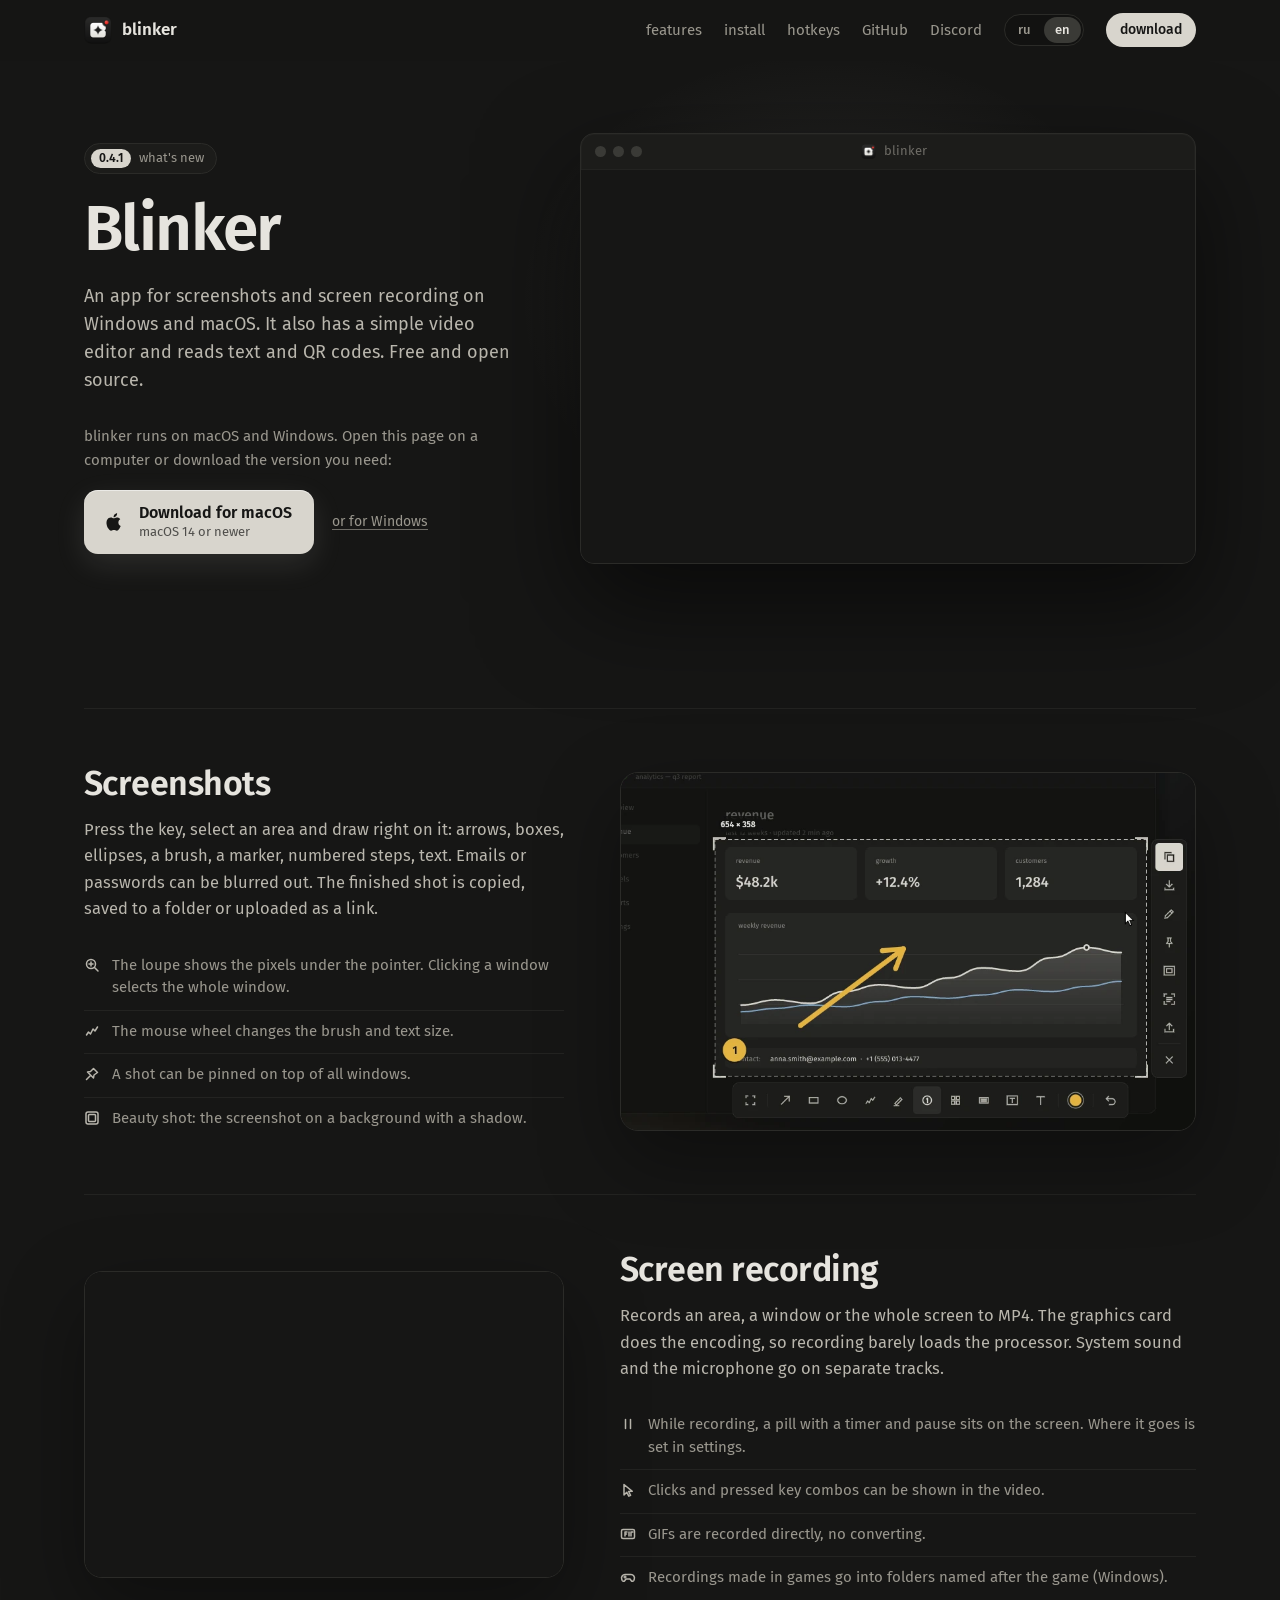
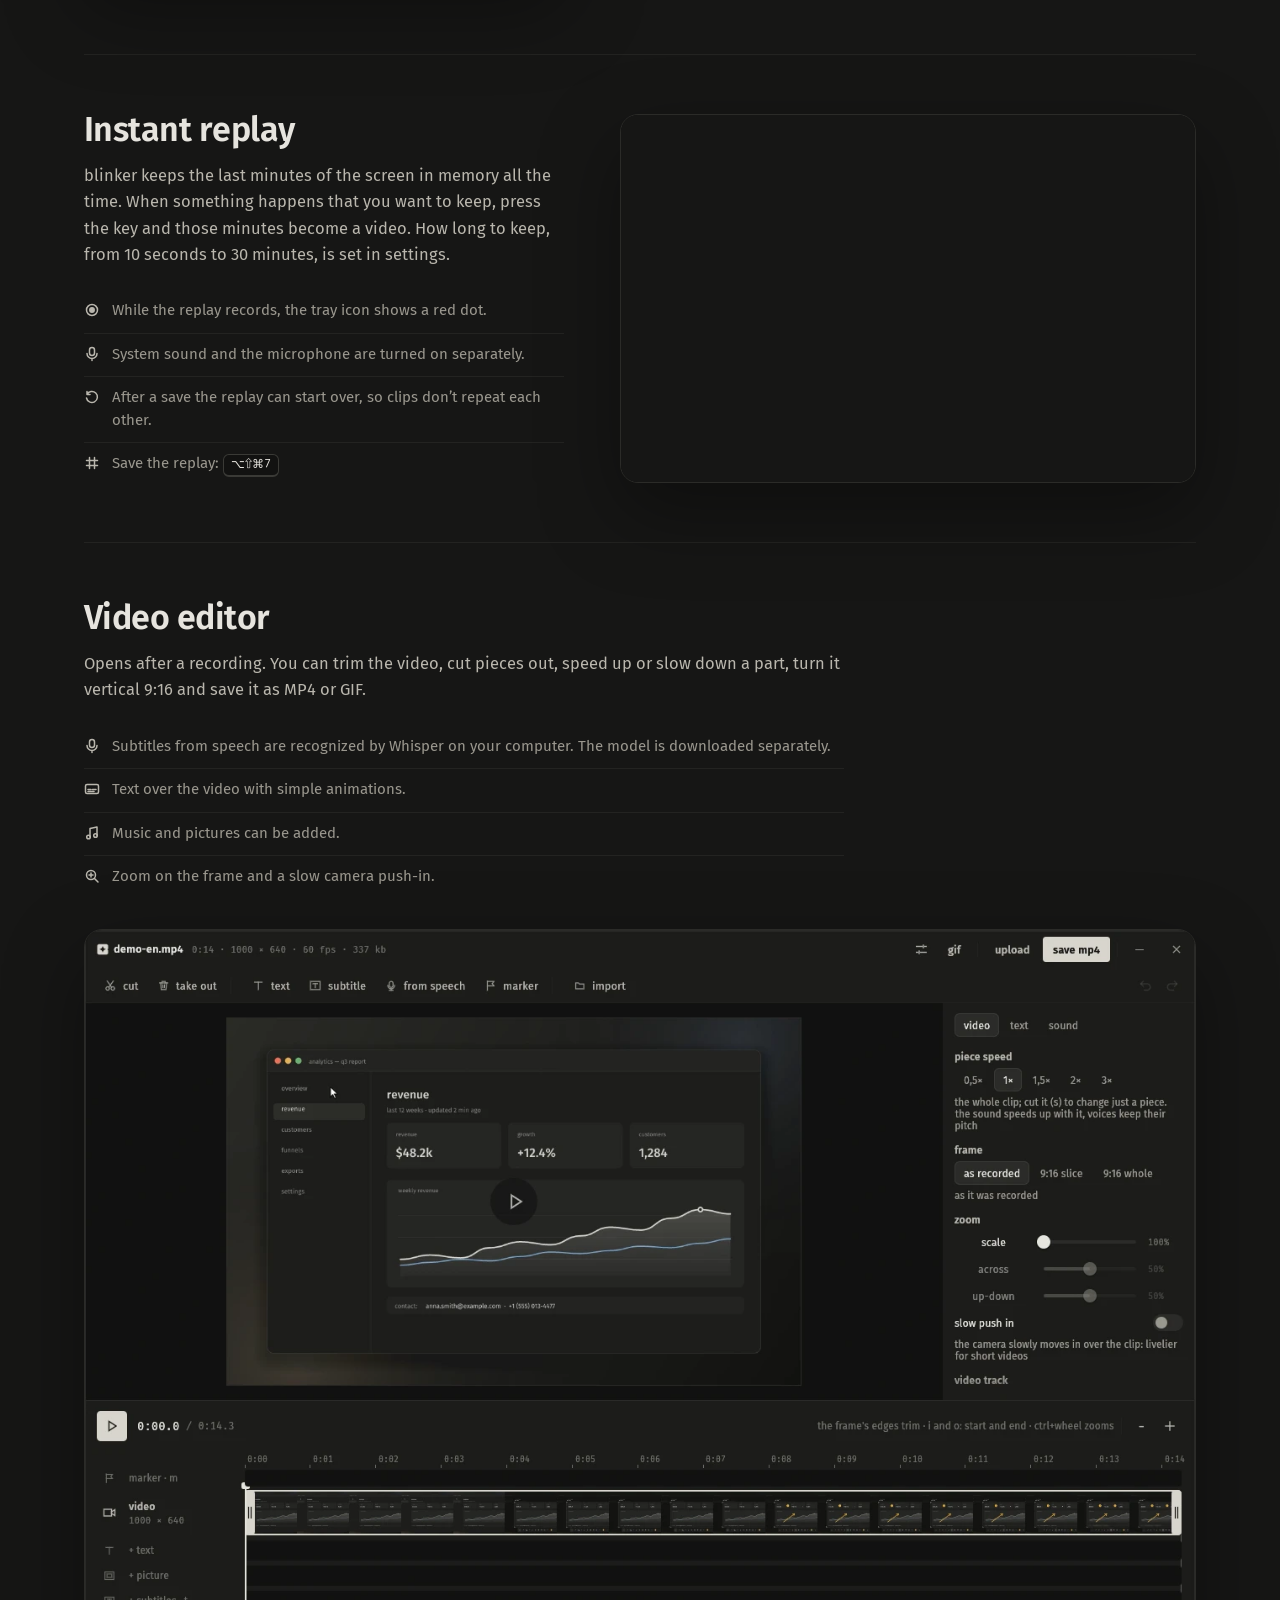
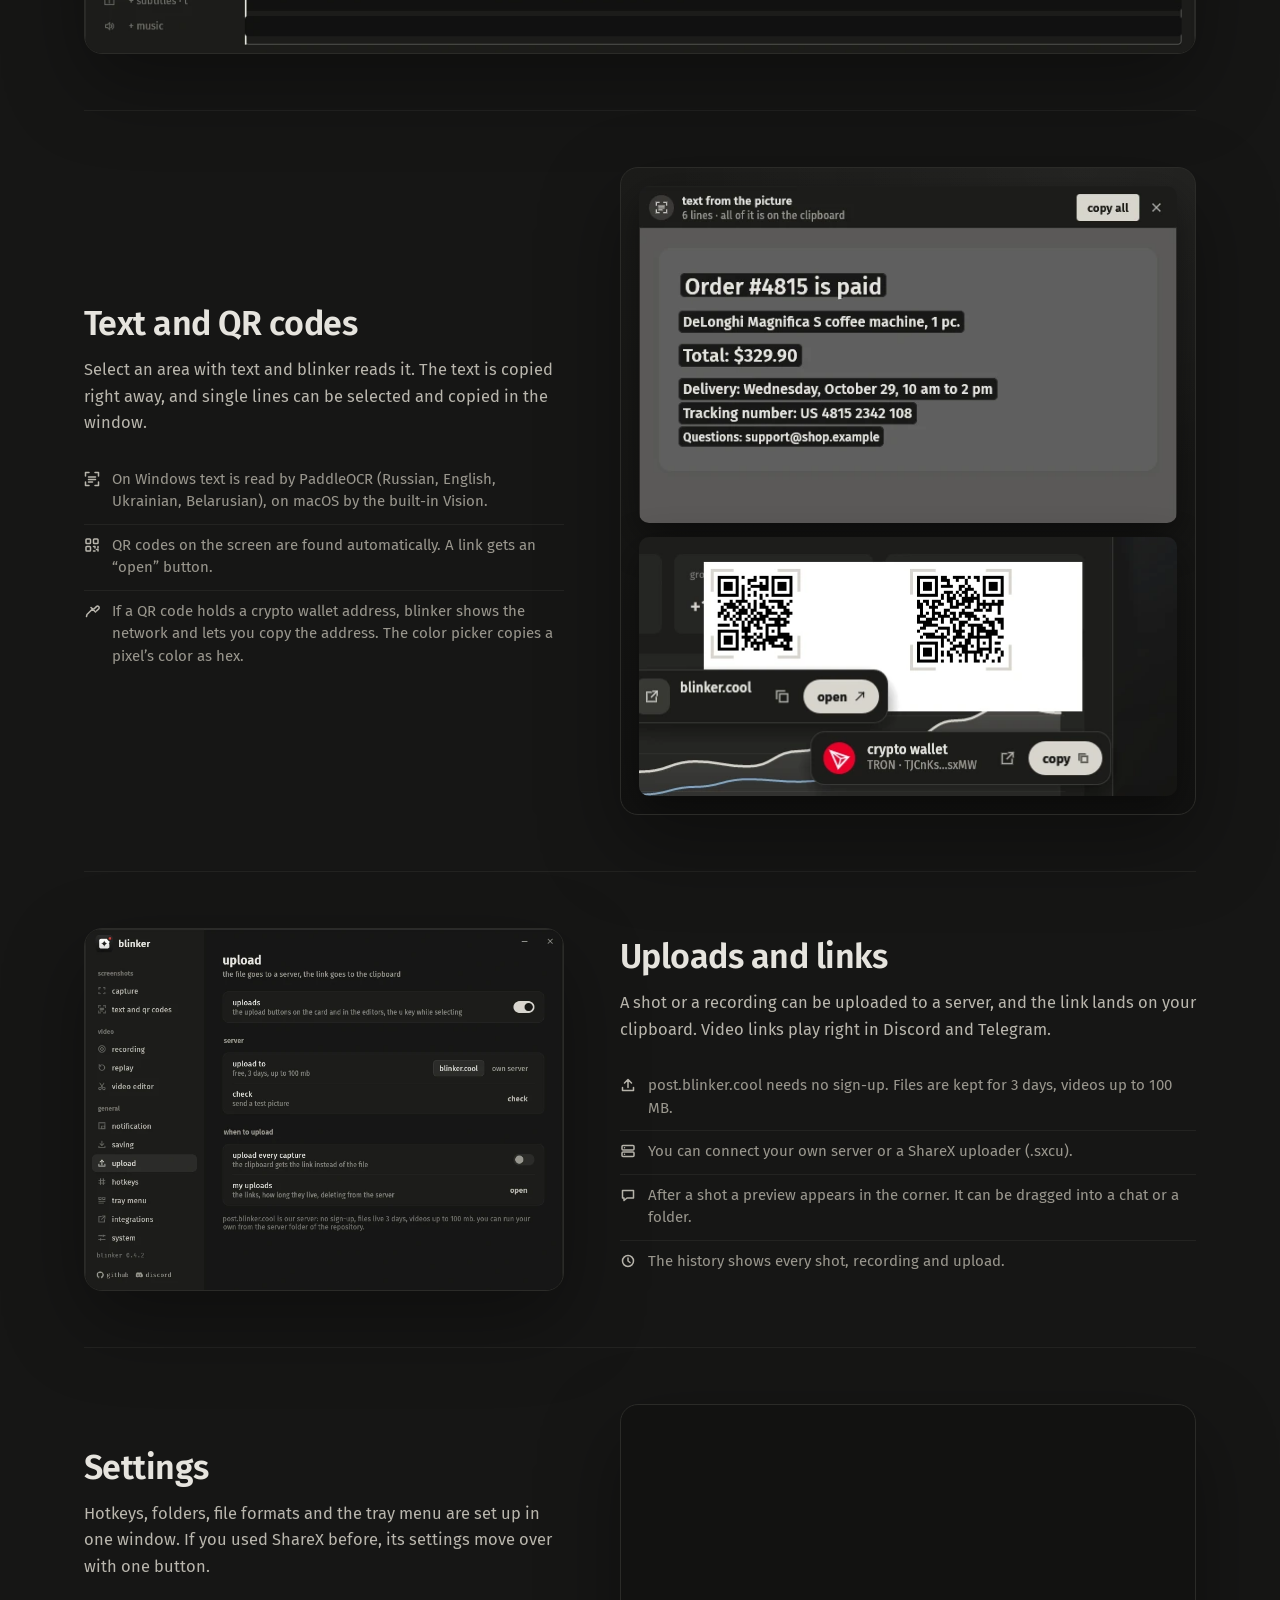
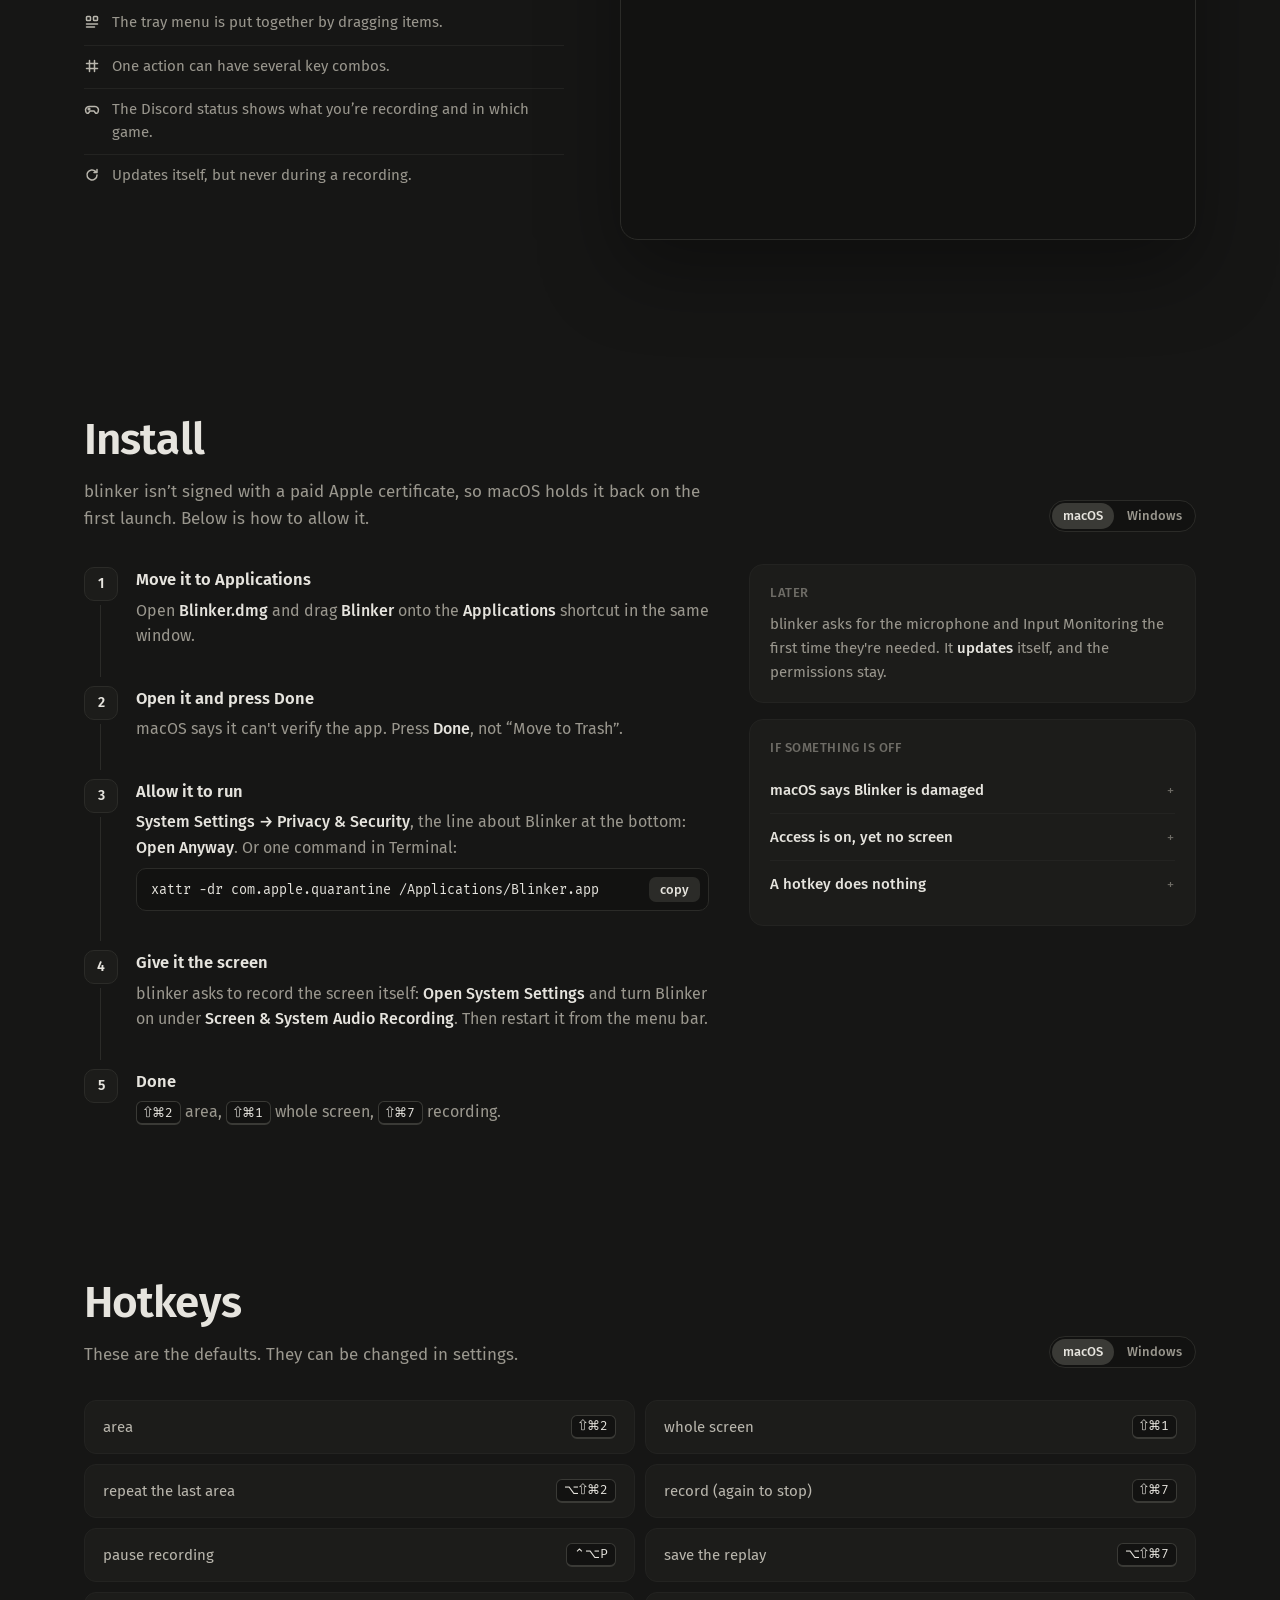
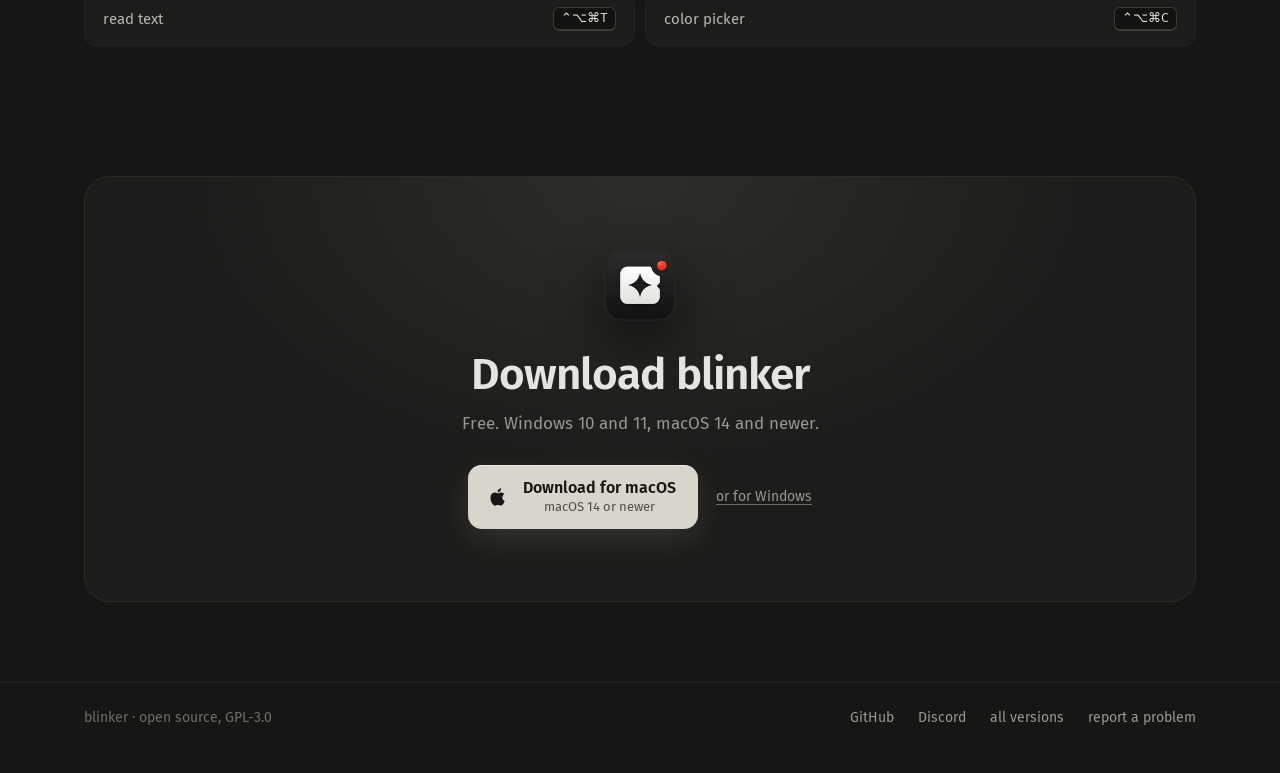
==== commit 483d065a: "site: a Discord link in the header and footer Co-Authored-By: Claude Opus 5.5 <noreply@anthropic.com" ====
--- a/site/testland/index.html
+++ b/site/testland/index.html
@@ -470,6 +470,7 @@
       <a class="hide-md" href="#install" data-t="nav_install">установка</a>
       <a class="hide-md" href="#keys" data-t="nav_keys">клавиши</a>
       <a class="hide-sm" href="https://github.com/justkiddingxd/blinker">GitHub</a>
+      <a class="hide-sm" href="https://discord.gg/Dy4pUDEV8x">Discord</a>
       <div class="seg" role="group" aria-label="language">
         <button type="button" data-lang="ru" aria-pressed="true">ru</button>
         <button type="button" data-lang="en" aria-pressed="false">en</button>
